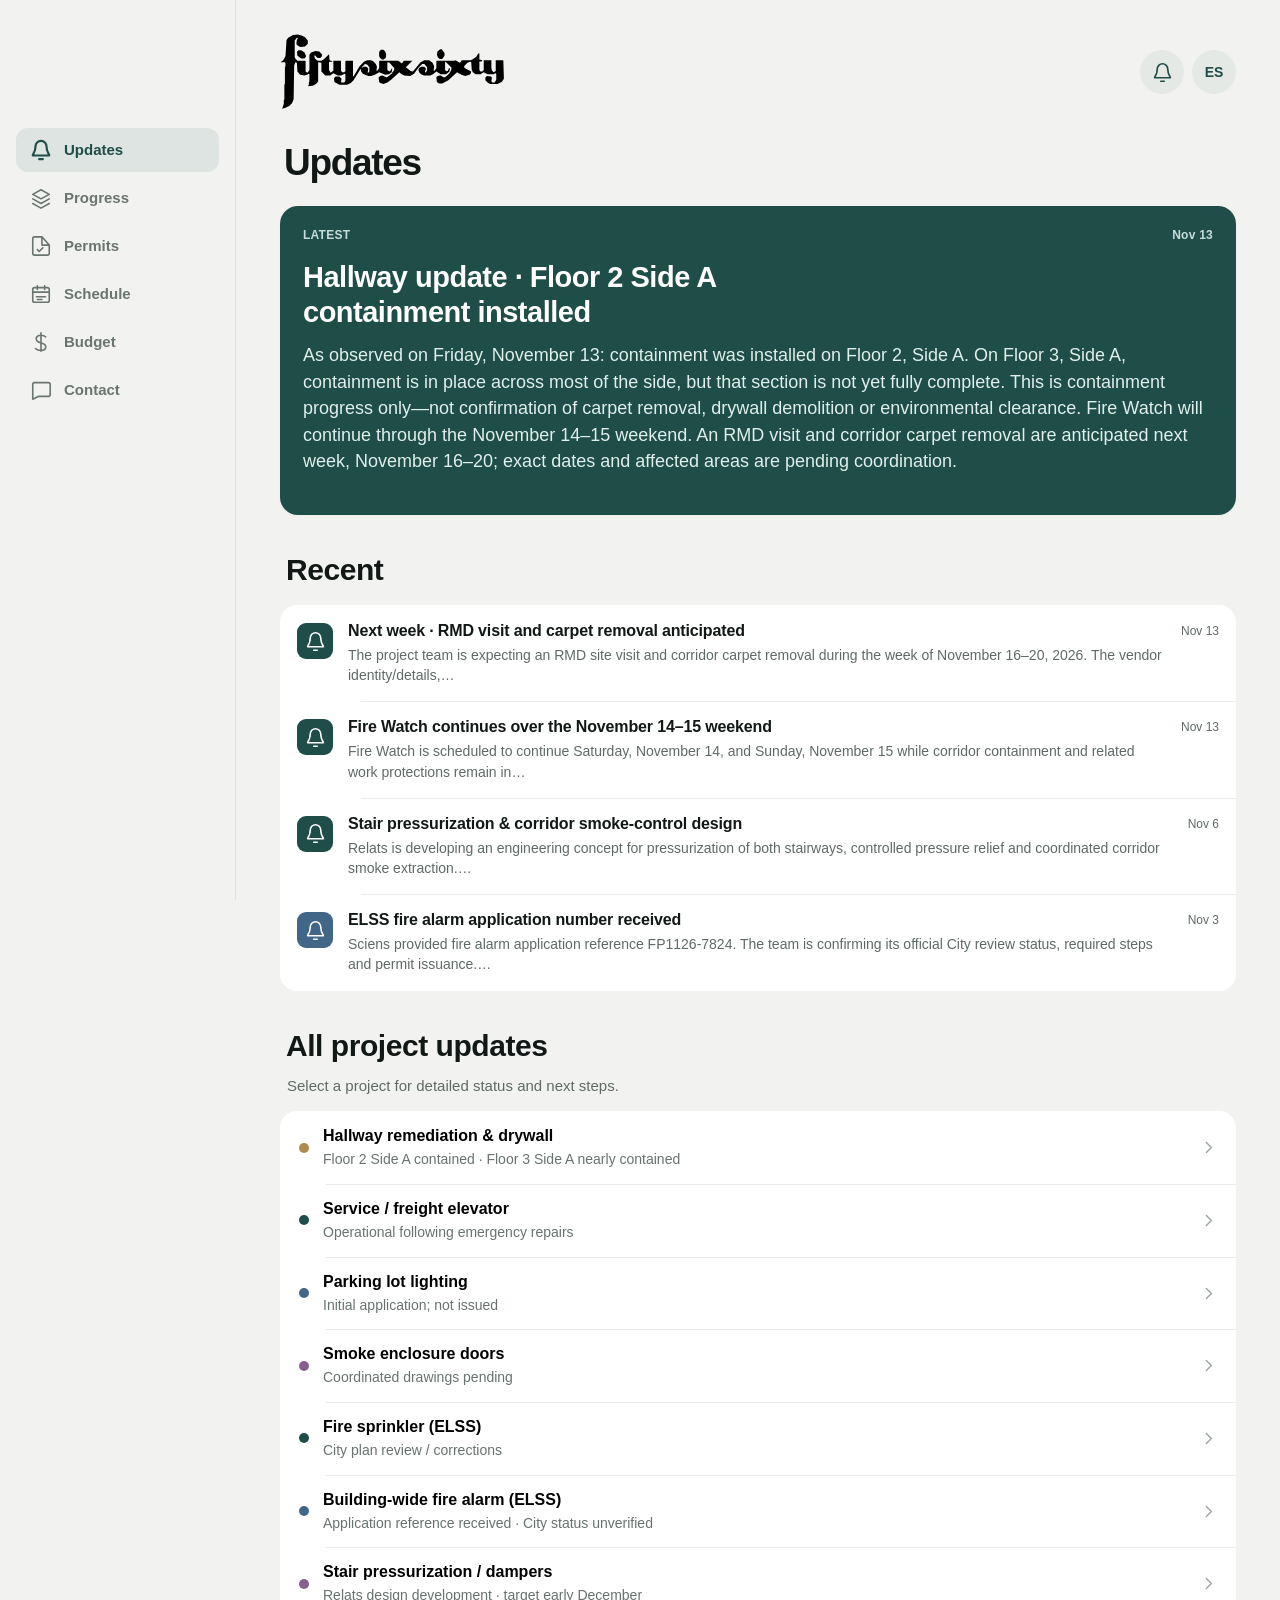
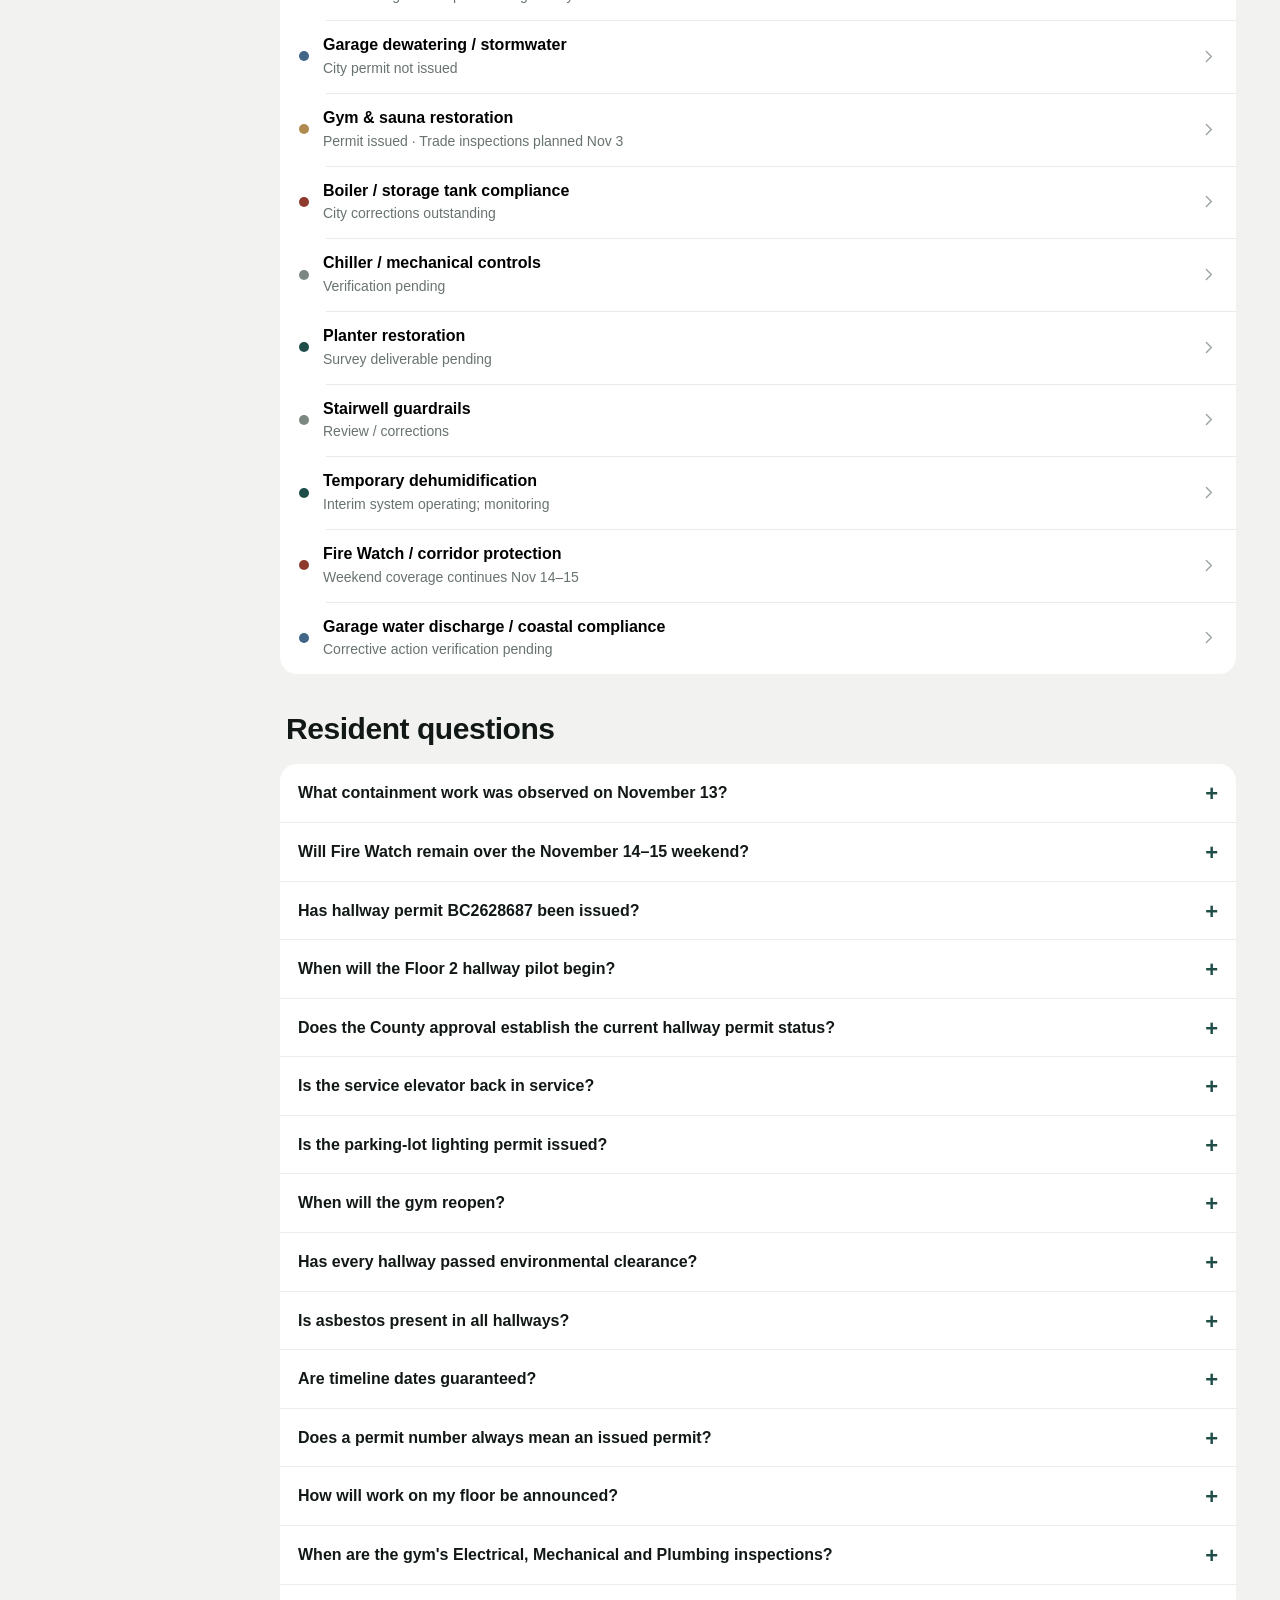
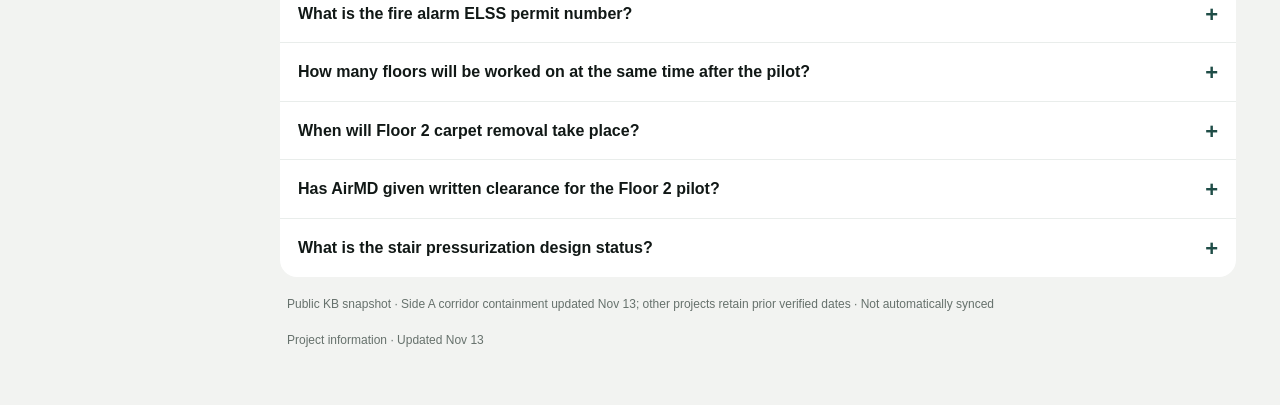
==== index.html @ d381ada6 "fix(updates): refresh embedded KB fallback to Nov 13 verified status" ====
<!doctype html>
<html lang="en">
<head>
<meta charset="utf-8"><meta name="viewport" content="width=device-width,initial-scale=1,viewport-fit=cover">
<meta name="theme-color" content="#F2F3F1"><meta name="apple-mobile-web-app-capable" content="yes">
<meta name="apple-mobile-web-app-status-bar-style" content="default"><meta name="apple-mobile-web-app-title" content="5660 Collins">
<meta name="description" content="Resident updates, 3D project progress, permits, schedule and contacts at 5660 Collins Avenue.">
<link rel="manifest" href="./manifest.webmanifest"><link rel="icon" href="./icons/icon-192.png">
<link rel="apple-touch-icon" href="./icons/apple-touch-icon.png">
<link rel="stylesheet" href="./assets/resident-ios.css?v=20261029-android-reference17">
<script src="./assets/resident-ios.js?v=20261113-sidea-containment-firewatch-v13" defer></script>
<title>5660 Collins · Resident Progress</title>
<style>
#tab-schedule #scheduleSegment,#tab-schedule #timelinePanel,#tab-schedule #milestonePanel,#tab-schedule>.quiet-foot{display:none!important}
.master-schedule{background:#fff;border-radius:20px;padding:17px;margin:0 0 20px;color:#15251f}.ms-top{display:flex;justify-content:space-between;gap:8px;align-items:center}.ms-top strong{font-size:18px;display:block}.ms-top small{display:block;color:#66756f;margin-top:5px}.ms-pill{font-size:11px;border-radius:20px;padding:6px 10px;background:#f3efe7;color:#816233}.ms-tabs{display:flex;gap:4px;background:#eef1ee;padding:4px;border-radius:12px;margin:17px 0}.ms-tabs button{flex:1;border:0;border-radius:9px;background:transparent;padding:10px 5px;color:#50635b;font-weight:700;font-size:13px}.ms-tabs button.on{background:#fff;color:#1d4e44;box-shadow:0 1px 4px #0001}.ms-controls{display:flex;justify-content:space-between;align-items:center;gap:12px;margin-bottom:16px;font-size:12px;color:#66756f}.ms-controls select{font:inherit;border:1px solid #d8dfdb;border-radius:8px;padding:6px;background:#fff;color:#183b32}.ms-item{border-top:1px solid #edf0ed;padding:12px 0}.ms-itemhead{display:flex;justify-content:space-between;gap:8px;align-items:center}.ms-itemhead strong{font-size:13px}.ms-itemhead small{font-size:12px;color:#65766e;white-space:nowrap}.ms-track{height:21px;background:#f0f2f0;border-radius:5px;position:relative;overflow:hidden;margin-top:8px}.ms-production,.ms-pilot{position:absolute;top:3px;height:15px;border-radius:4px}.ms-production{background:#23564c}.ms-pilot{background:#b58b48;z-index:1}.ms-detail{font-size:12px;color:#62736b;margin-top:7px;line-height:1.45}.ms-weeklabels{display:flex;justify-content:space-between;font-size:10px;color:#7c8982;margin:12px 0 0}.ms-key{display:flex;gap:12px;flex-wrap:wrap;font-size:11px;color:#63746c;margin-top:15px}.ms-key span{display:flex;align-items:center;gap:5px}.ms-key i{display:inline-block;width:10px;height:10px;border-radius:2px}.ms-disclaimer{font-size:11px;line-height:1.5;color:#85918a;border-top:1px solid #edf0ed;padding-top:14px;margin-top:16px}.ms-board{display:grid;grid-template-columns:repeat(2,minmax(0,1fr));gap:9px}.ms-column{background:#f3f5f3;border-radius:12px;padding:10px;min-width:0}.ms-column h3{font-size:12px;margin:0 0 9px;color:#52665c}.ms-card{background:#fff;border-radius:9px;padding:10px;margin-bottom:8px;box-shadow:0 1px 2px #0001}.ms-card strong{font-size:12px;display:block}.ms-card small{font-size:11px;color:#6a7b72;display:block;margin-top:5px}.ms-listrow{display:flex;justify-content:space-between;gap:10px;align-items:start;border-top:1px solid #edf0ed;padding:12px 0}.ms-listrow strong{font-size:13px}.ms-listrow small{display:block;color:#708077;font-size:11px;margin-top:4px}.ms-listrow b{font-size:13px;white-space:nowrap}
.my-floor-select,.my-floor-info{background:#fff;border-radius:20px;padding:18px;margin:16px 0;color:#20382b}.my-floor-top{display:flex;justify-content:space-between;gap:8px;color:#728678;font-size:10px;font-weight:750;letter-spacing:.09em}.my-floor-select label{display:block;font-size:19px;font-weight:750;margin:15px 0 9px}.my-floor-select select{display:block;width:100%;border:1px solid #dce6de;border-radius:12px;padding:13px 14px;background:#f5f8f5;color:#254d37;font:inherit;font-size:16px}.my-floor-select p{font-size:12px;color:#7a8c80;margin:12px 0 0}.my-floor-info-head{display:flex;justify-content:space-between;gap:10px;align-items:center}.my-floor-info-head small{font-size:10px;color:#778c7b;letter-spacing:.09em}.my-floor-info h2{font-size:23px;margin:6px 0}.my-floor-status{font-size:10px;background:#f0f4f0;color:#5e7967;border-radius:18px;padding:8px}.my-floor-status-row{padding:13px 0;border-top:1px solid #edf0ed}.my-floor-status-row strong{font-size:14px}.my-floor-status-row p{font-size:13px;color:#6d8174;line-height:1.5;margin:6px 0 0}.my-floor-foot{font-size:11px;color:#87978b;line-height:1.5;margin-bottom:0}#tab-progress .sequence-card{margin:12px 0 15px;padding:15px 16px;border-radius:20px}#tab-progress .sequence-head{gap:10px;align-items:center}#tab-progress .sequence-copy h2{font-size:17px;line-height:1.2;margin:0 0 4px}#tab-progress .sequence-copy p{font-size:12px;line-height:1.35;margin:0}#tab-progress .sequence-controls{flex-shrink:0}#tab-progress .sequence-controls button{width:38px;height:38px;min-width:38px}#tab-progress .sequence-controls .play-primary{width:52px;height:52px;min-width:52px}#tab-progress .sequence-stage-note{font-size:12px;margin:8px 0 4px}#tab-progress .sequence-card input[type=range]{margin:8px 0 0}.floor-play-console{background:#fff;border-radius:24px;padding:16px;margin:14px 0;box-shadow:0 4px 24px rgba(30,65,46,.045)}#tab-progress .floor-play-console .my-floor-select{padding:0;margin:0;background:transparent;border-radius:0}#tab-progress .floor-play-console .my-floor-select label{font-size:15px;margin:11px 0 7px}#tab-progress .floor-play-console .my-floor-select select{padding:12px 14px;border:1px solid #d7e3db;background:#f5f8f5;border-radius:13px}#tab-progress .floor-play-console .my-floor-select p{margin:8px 0 0;font-size:11px}#tab-progress .floor-play-console .sequence-card{background:#f3f7f3;border:1px solid #e7eee8;border-radius:17px;margin:14px 0 0;padding:13px 12px}#tab-progress .floor-play-console .sequence-copy h2{font-size:15px;letter-spacing:-.02em}#tab-progress .floor-play-console .sequence-controls{gap:6px}#tab-progress .floor-play-console .sequence-controls button{width:35px;height:35px;min-width:35px}#tab-progress .floor-play-console .sequence-controls .play-primary{width:49px;height:49px;min-width:49px;box-shadow:0 4px 12px #1c5a432b}#tab-progress .floor-play-console .sequence-stage-note{margin:7px 0 4px}.sequence-mini-dock{display:none;position:fixed;bottom:calc(76px + env(safe-area-inset-bottom,0px));left:50%;transform:translateX(-50%);z-index:90;align-items:center;gap:8px;background:rgba(255,255,255,.97);border:1px solid #dfe8e0;box-shadow:0 10px 30px #123c2526;border-radius:999px;padding:8px 12px;max-width:calc(100vw - 32px);backdrop-filter:blur(16px)}.sequence-mini-dock.visible{display:flex}.sequence-mini-dock .mini-floor{font-size:12px;font-weight:700;color:#244a35;white-space:nowrap;padding:0 8px}.sequence-mini-dock button{width:36px;height:36px;border:0;border-radius:50%;background:#edf2ed;color:#244735;font-size:23px;cursor:pointer}.sequence-mini-dock .mini-play{background:#205a4b;color:white;width:45px;height:45px;font-size:18px}@media(max-width:420px){#tab-progress .floor-play-console .sequence-head{gap:6px}#tab-progress .floor-play-console .sequence-copy{min-width:0}#tab-progress .floor-play-console .sequence-copy h2{font-size:14px}#tab-progress .floor-play-console .sequence-copy p{font-size:10px}#tab-progress .floor-play-console .sequence-controls{gap:4px}}</style><style>.floor-sim-status{background:#edf3ef;border-radius:12px;padding:12px;margin-bottom:10px;display:grid;gap:5px}.floor-sim-status strong{font-size:13px;color:#1d4e44}.floor-sim-status small,.floor-sim-muted{font-size:12px;color:#718078;line-height:1.5}.floor-sim-summary{background:#fff;border-radius:20px;padding:17px;margin:18px 0 24px}.floor-sim-summary h3{font-size:19px;margin:0 0 7px}.floor-sim-row{display:flex;justify-content:space-between;gap:10px;border-bottom:1px solid #edf0ed;padding:9px 0;font-size:13px}.floor-sim-row b{white-space:nowrap;color:#24594e}.floor-sim-active{display:flex;flex-wrap:wrap;gap:7px;margin-top:14px}.floor-sim-active span{font-size:11px;background:#eef2ef;color:#26584d;border-radius:8px;padding:7px 9px}</style><style>.trade-seq-intro{font-size:13px;color:#697a71;padding:12px 15px}.trade-seq-row{padding:15px;border-top:1px solid #e8ece9}.trade-seq-active{background:#f7faf8}.trade-seq-head{display:flex;justify-content:space-between;align-items:start;gap:10px}.trade-seq-head strong{font-size:14px;color:#193e34}.trade-seq-head span{font-size:10px;color:#6c7b72;text-align:right;max-width:110px}.trade-seq-where{font-size:13px;font-weight:700;color:#356b59;margin-top:7px}.trade-seq-row p{font-size:13px;line-height:1.4;margin:6px 0;color:#3d5148}.trade-seq-row small{font-size:11px;color:#85918a}</style><style>
/* Compact resident updates typography */
#tab-schedule .gantt-bar.pilot{background:#b58b48!important}
#tab-updates>h1{font-size:clamp(29px,8vw,37px)!important;line-height:1.12!important}
#tab-updates .feature-card{padding:22px 23px!important}
#tab-updates .feature-meta{font-size:12px!important;letter-spacing:.02em}
#tab-updates #featureTitle{font-size:clamp(23px,6vw,29px)!important;line-height:1.2!important;margin-top:17px!important}
#tab-updates #featureBody{font-size:clamp(15px,4.2vw,18px)!important;line-height:1.48!important}
#tab-updates .section-heading{font-size:clamp(24px,6vw,30px)!important}
#tab-updates .row-copy strong{font-size:16px!important;line-height:1.3!important}
#tab-updates .row-copy small{font-size:14px!important;line-height:1.45!important}
#tab-updates .row-date{font-size:12px!important}
#tab-updates .feature-pill{display:none!important}
</style><style>
/* Unified iOS-style header actions: compact, aligned, matching surfaces */
.app-top{display:flex!important;align-items:center!important;justify-content:space-between!important;column-gap:0!important}
.app-top #collins-header-actions{display:flex!important;align-items:center!important;justify-content:flex-end!important;gap:8px!important;margin-left:auto!important;flex-shrink:0!important}
.app-top #collins-push-control{display:flex!important;align-items:center!important;justify-content:center!important;margin:0!important;padding:0!important;flex:0 0 44px!important}
.app-top #collins-push-control button,.app-top #topAction{width:44px!important;height:44px!important;min-width:44px!important;min-height:44px!important;border:0!important;border-radius:50%!important;background:#e4e9e5!important;color:#1f4d47!important;box-shadow:none!important;display:flex!important;align-items:center!important;justify-content:center!important;padding:0!important;font-size:14px!important;font-weight:700!important;line-height:1!important}
.app-top #collins-push-control button svg{width:21px;height:21px}
</style>
<script src="./assets/push-config.js?v=1"></script>
<script src="https://cdn.onesignal.com/sdks/web/v16/OneSignalSDK.page.js" defer></script>
<script src="./assets/push-client.js?v=3" defer></script>
<style id="planPlaybackStyle">#tab-progress .model-picture{position:relative}#tab-progress .model-inline-playback{position:absolute;left:50%;bottom:15px;transform:translateX(-50%);z-index:8;display:flex;align-items:center;gap:8px;padding:7px 11px;background:rgba(255,255,255,.96);border:1px solid #e1e8e5;border-radius:999px;box-shadow:0 4px 18px #132b2920;white-space:nowrap}#tab-progress .model-inline-playback button{border:0;border-radius:50%;width:42px;height:42px;background:#edf2ef;color:#244d46;font-size:26px;display:grid;place-items:center;cursor:pointer}#tab-progress .model-inline-playback .plan-play{width:49px;height:49px;background:#1d5047;color:white;font-size:20px}#tab-progress #planWeek{font-size:12px;color:#526a63;font-weight:650;padding-right:5px}#tab-progress .sequence-mini-dock{display:none!important}#tab-progress .model-expand{bottom:20px;right:12px}@media(max-width:380px){#tab-progress .model-inline-playback{gap:4px;padding:5px}#tab-progress .model-inline-playback button{width:35px;height:35px}#tab-progress .model-inline-playback .plan-play{width:43px;height:43px}}</style><style id="retire-stale-floor-overview">#myFloorInfo,.my-floor-info{display:none!important}</style><style id="progress-model-first">
/* The global app header remains available on other tabs; Progress opens on the model. */
#tab-progress #heading-progress{display:none!important}
#tab-progress{padding-top:4px!important}
#tab-progress #progressSegment{margin-top:0!important;margin-bottom:8px!important}
#tab-progress #modelPicture{margin-top:0!important}
#tab-progress #reconstructionFrame{border-radius:22px!important}
</style><style id="progress-expand-mobile-fix">
#tab-progress #modelPicture{position:relative!important}
#tab-progress #modelExpand{position:absolute!important;top:auto!important;bottom:16px!important;right:16px!important;z-index:30!important;width:42px!important;height:42px!important;border-radius:14px!important}
@media(max-width:560px){#tab-progress #modelPicture{margin-top:0!important}#tab-progress #reconstructionFrame{width:100%!important}}
</style><style id="app-motion">
@keyframes appFadeUp{from{opacity:0;transform:translateY(14px)}to{opacity:1;transform:none}}
@keyframes appGrow{from{transform:scaleX(0)}to{transform:scaleX(1)}}
.screen:not([hidden])>*{animation:appFadeUp .5s cubic-bezier(.2,.8,.2,1) both}
.screen:not([hidden])>*:nth-child(2){animation-delay:.05s}.screen:not([hidden])>*:nth-child(3){animation-delay:.1s}.screen:not([hidden])>*:nth-child(4){animation-delay:.15s}.screen:not([hidden])>*:nth-child(5){animation-delay:.2s}.screen:not([hidden])>*:nth-child(n+6){animation-delay:.25s}
.screen:not([hidden]) article,.screen:not([hidden]) li{animation:appFadeUp .45s cubic-bezier(.2,.8,.2,1) both}
.screen:not([hidden]) li:nth-child(2),.screen:not([hidden]) article:nth-child(2){animation-delay:.04s}.screen:not([hidden]) li:nth-child(3),.screen:not([hidden]) article:nth-child(3){animation-delay:.08s}.screen:not([hidden]) li:nth-child(n+4),.screen:not([hidden]) article:nth-child(n+4){animation-delay:.12s}
.collins-bottom-nav a,nav a,button{transition:transform .15s ease,color .25s,background-color .25s,opacity .25s}
button:active,nav a:active{transform:scale(.96)}
@media (prefers-reduced-motion:reduce){*,*::before,*::after{animation:none!important;transition:none!important}}
</style></head>
<body>
<svg xmlns="http://www.w3.org/2000/svg" aria-hidden="true" class="svg-defs">
<symbol id="ic-bell" viewBox="0 0 24 24"><path d="M18 8a6 6 0 0 0-12 0c0 7-3 8-3 10h18c0-2-3-3-3-10M10 22h4"/></symbol>
<symbol id="ic-layers" viewBox="0 0 24 24"><path d="m12 3 9 5-9 5-9-5 9-5Zm-9 10 9 5 9-5M3 18l9 5 9-5"/></symbol>
<symbol id="ic-permits" viewBox="0 0 24 24"><path d="M13 2H5a2 2 0 0 0-2 2v16a2 2 0 0 0 2 2h14a2 2 0 0 0 2-2v-9l-8-9ZM13 2v9h8M8 16l2 2 4-4"/></symbol>
<symbol id="ic-cal" viewBox="0 0 24 24"><rect x="3" y="5" width="18" height="16" rx="2"/><path d="M8 3v4M16 3v4M3 10h18M7 15h10M8 18h5"/></symbol>
<symbol id="ic-chat" viewBox="0 0 24 24"><path d="M4 4h16a2 2 0 0 1 2 2v11a2 2 0 0 1-2 2H9l-6 3V6a2 2 0 0 1 2-2Z"/></symbol>
<symbol id="ic-chevron" viewBox="0 0 24 24"><path d="m9 5 7 7-7 7"/></symbol>
<symbol id="ic-search" viewBox="0 0 24 24"><circle cx="10.7" cy="10.7" r="6.7"/><path d="m16 16 5 5"/></symbol>
<symbol id="ic-elevator" viewBox="0 0 24 24"><rect x="5" y="2" width="14" height="20" rx="2"/><path d="m12 5-2 2h4l-2-2Zm0 14 2-2h-4l2 2ZM9 10h6v4H9z"/></symbol>
<symbol id="ic-lamp" viewBox="0 0 24 24"><path d="M7 21h10M12 21V7M8 7h8l-1-4H9zM12 13h4"/></symbol>
<symbol id="ic-door" viewBox="0 0 24 24"><path d="M5 21V3h14v18M4 21h16M9 6h6v15M13 14h.01"/></symbol>
<symbol id="ic-gym" viewBox="0 0 24 24"><path d="M3 9v6M6 7v10M9 10v4M9 12h6M15 10v4M18 7v10M21 9v6"/></symbol>
<symbol id="ic-phone" viewBox="0 0 24 24"><path d="M22 16v4a2 2 0 0 1-2 2C10 22 2 14 2 4a2 2 0 0 1 2-2h4l2 5-3 3a16 16 0 0 0 7 7l3-3 5 2z"/></symbol>
<symbol id="ic-mail" viewBox="0 0 24 24"><rect x="2" y="4" width="20" height="16" rx="2"/><path d="m3 6 9 7 9-7"/></symbol>
<symbol id="ic-headphones" viewBox="0 0 24 24"><path d="M3 14v-3a9 9 0 0 1 18 0v3M3 14v5h4v-6H3M21 14v5h-4v-6h4"/></symbol>
<symbol id="ic-wrench" viewBox="0 0 24 24"><path d="M21 7a6 6 0 0 1-8 6L6 20a3 3 0 0 1-4-4l7-7a6 6 0 0 1 8-8l-4 4 4 4 4-4z"/></symbol>
<symbol id="ic-expand" viewBox="0 0 24 24"><path d="M9 3H3v6M3 3l7 7M15 21h6v-6M21 21l-7-7"/></symbol>
<symbol id="ic-play" viewBox="0 0 24 24"><path d="m8 5 11 7-11 7z"/></symbol>
<symbol id="ic-pause" viewBox="0 0 24 24"><path d="M8 5v14M16 5v14"/></symbol>
<symbol id="ic-back" viewBox="0 0 24 24"><path d="m18 6-8 6 8 6M6 6v12"/></symbol>
<symbol id="ic-forward" viewBox="0 0 24 24"><path d="m6 6 8 6-8 6M18 6v12"/></symbol>
<symbol id="ic-share" viewBox="0 0 24 24"><path d="M12 16V2m-5 5 5-5 5 5M4 12v9h16v-9"/></symbol>
<symbol id="ic-check" viewBox="0 0 24 24"><path d="m5 12 5 5L20 7"/></symbol>
<symbol id="ic-close" viewBox="0 0 24 24"><path d="M5 5l14 14M19 5 5 19"/></symbol>
</svg>
<div class="app-shell">
<header class="app-top"><svg xmlns="http://www.w3.org/2000/svg" viewBox="0 0 413 140" role="img" aria-label="fiftysixsixty" style="display:block;width:clamp(155px,42vw,225px);height:auto;max-height:82px"><path fill="#000" fill-rule="evenodd" d="M34,30 31,33 32,40 39,45 45,45 48,41 45,34 39,30Z M185,29 182,33 182,40 183,43 187,47 190,47 194,44 195,37 193,32 190,29Z M294,28 289,32 288,38 290,43 293,46 298,46 302,40 302,35 297,28Z M1,52 9,52 10,53 10,59 9,60 9,92 8,93 8,120 7,121 7,128 4,137 9,136 17,132 22,127 25,120 26,58 28,52 31,53 32,69 37,75 45,76 50,75 52,73 54,74 54,87 53,88 53,93 51,96 60,95 66,92 70,87 70,53 71,52 76,53 76,69 83,76 92,76 98,72 106,76 112,76 119,73 120,74 120,86 118,89 113,89 112,88 113,82 109,78 102,78 99,81 100,88 109,93 123,93 130,90 135,85 148,64 149,69 152,73 162,77 167,77 174,75 182,70 193,75 200,74 205,70 206,72 196,80 188,76 184,77 181,80 182,88 184,90 190,92 197,89 204,84 219,70 222,73 228,76 239,77 246,73 254,62 255,63 254,66 256,71 259,74 264,76 276,76 281,74 287,69 295,74 305,74 311,69 312,71 305,78 301,80 295,76 292,76 288,78 287,80 288,88 292,91 298,91 309,85 325,70 333,75 340,77 348,75 350,73 351,69 341,64 338,61 338,59 344,53 349,51 351,52 352,66 354,70 359,74 368,74 374,70 381,74 392,74 395,72 397,73 397,84 394,89 390,89 388,87 389,80 387,78 380,77 377,80 377,85 382,90 386,92 399,92 407,88 411,82 410,49 409,48 396,48 396,68 392,70 389,67 388,62 388,48 374,48 374,66 371,69 368,69 366,66 366,51 371,50 371,48 366,47 366,36 364,36 360,42 353,47 350,48 333,48 333,50 330,53 322,48 320,49 287,49 287,63 283,68 282,67 283,59 280,53 274,48 265,48 258,52 244,69 240,68 231,61 243,49 227,49 224,54 217,49 183,49 182,50 182,63 178,68 177,67 178,60 176,55 171,50 167,48 160,48 154,51 146,59 135,78 134,77 134,49 121,49 120,50 120,68 118,70 114,70 112,67 112,49 98,49 98,67 93,71 90,66 90,52 91,51 96,51 96,50 91,48 90,37 80,47 76,49 69,49 64,45 63,40 64,39 69,44 74,44 77,41 77,37 72,32 65,31 57,34 54,38 54,65 53,68 50,71 47,69 47,50 46,49 32,49 28,45 27,42 27,12 31,7 33,8 31,11 30,17 31,20 37,24 46,23 51,18 51,12 46,6 41,3 33,1 24,2 15,7 12,11 10,41 6,48Z M254,62 255,61 256,62 255,63Z M261,55 265,55 270,61 270,67 267,71 266,69 268,64 266,61 264,60 259,60 256,62 255,61Z M156,55 160,56 164,61 164,69 162,71 161,70 162,64 160,61 158,60 153,60 151,62 150,61Z M198,52 201,53 210,63 209,67 206,71 205,70 206,64 204,64 204,66 201,69 197,66 197,53Z M304,51 315,62 314,67 312,70 311,69 312,63 310,63 308,68 305,68 303,66 303,52Z"/></svg><button id="topAction" class="top-action" type="button" aria-label="Switch language">ES</button></header>
<main id="main" tabindex="-1">
<section id="tab-updates" class="screen current" data-tab="updates" aria-labelledby="heading-updates">
<h1 id="heading-updates" data-t="updates">Updates</h1>
<div class="feature-card" id="featured"><div class="feature-meta"><span data-t="latest">LATEST</span><time id="featureDate">Nov 13</time></div><h2 id="featureTitle">Hallway update · Floor 2 Side A containment installed</h2><p id="featureBody">Containment installed on Floor 2 Side A; nearly complete but still partial on Floor 3 Side A. RMD visit and carpet removal are anticipated the week of November 16. Fire Watch continues November 14–15. Access details remain subject to Management confirmation.</p></div>
<h2 class="section-heading" data-t="recent">Recent</h2>
<div class="group-list" id="recentList" aria-live="polite"><div class="empty">Loading current project updates…</div></div>
<h2 class="section-heading" data-t="allprojects">All project updates</h2>
<p class="quiet-intro" data-t="projectexplainer">Select a project for the latest documented status and next step.</p>
<div class="group-list" id="projectList"><div class="empty">Loading project information…</div></div>
<h2 class="section-heading" data-t="questions">Resident questions</h2>
<div class="group-list faq-list" id="faqList"></div>
<p class="quiet-foot" id="kbFoot">Resident-safe KB snapshot · Nov 13, 2026 · Not a live City or Google Drive feed.</p>
<p class="quiet-foot" id="updateFoot">Project information · Updated Nov 13, 2026</p>
</section>
<section id="tab-progress" class="screen" data-tab="progress" aria-labelledby="heading-progress" hidden>
<h1 id="heading-progress" data-t="progress">Progress</h1>
<div class="segmented" id="progressSegment" role="tablist" aria-label="Model view"><button class="active" data-view="building" type="button" role="tab" aria-selected="true">Hallway Remediation</button><button data-view="storm" type="button" role="tab" aria-selected="false" data-t="storm">Storm drains</button></div>
<div class="floor-play-console"><div class="my-floor-select" id="myFloorSelect"><div class="my-floor-top"><span>MY FLOOR</span><span>Personalized progress</span></div><label for="myFloorNumber">Select your floor</label><select id="myFloorNumber" aria-label="Select your floor"><option value="PH">Penthouse</option><option value="21" >Floor 21</option><option value="20" >Floor 20</option><option value="19" selected>Floor 19</option><option value="18" >Floor 18</option><option value="17" >Floor 17</option><option value="16" >Floor 16</option><option value="15" >Floor 15</option><option value="14" >Floor 14</option><option value="12" >Floor 12</option><option value="11" >Floor 11</option><option value="10" >Floor 10</option><option value="9" >Floor 9</option><option value="8" >Floor 8</option><option value="7" >Floor 7</option><option value="6" >Floor 6</option><option value="5" >Floor 5</option><option value="4" >Floor 4</option><option value="3" >Floor 3</option><option value="2" >Floor 2</option></select><p id="myFloorIntro">Floor 19 · Corridor and life-safety updates</p></div>
<div class="sequence-card"><div class="sequence-head"><div class="sequence-copy"><h2 id="sequenceTitle">Hallway planning</h2><p id="sequenceSubtitle">Planning step 1 of 5 · Floor 2</p></div><div class="sequence-controls"><button id="sequenceBack" type="button" aria-label="Previous stage"><svg><use href="#ic-back"/></svg></button><button id="sequencePlay" class="play-primary" type="button" aria-label="Play planning steps"><svg><use href="#ic-play"/></svg></button><button id="sequenceForward" type="button" aria-label="Next stage"><svg><use href="#ic-forward"/></svg></button></div></div><p id="scenarioStatus" class="sequence-stage-note" aria-live="polite"></p><input id="sequenceRange" type="range" min="0" max="34" step="1" value="0" aria-label="Planning sequence step"></div>
</div><div class="sequence-mini-dock" id="sequenceMiniDock" aria-label="Sequence quick controls"><span class="mini-floor" id="miniFloorLabel">Floor 19</span><button type="button" id="miniBack" aria-label="Previous sequence step">‹</button><button type="button" id="miniPlay" class="mini-play" aria-label="Play sequence">▶</button><button type="button" id="miniForward" aria-label="Next sequence step">›</button></div><div class="model-card">
<div class="model-picture" id="modelPicture">
<div class="model-label"><span class="small-dot"></span><span data-t="planning">Planning scenario</span></div>
<div id="modelLoading" class="model-loading"><span class="loader"></span><strong>Loading real 3D floor geometry…</strong><small>Interactive building model · Relats floor references</small></div>
<iframe id="realModelFrame" title="Interactive 3D building and corridor model" aria-label="Interactive construction planning visualization" allow="fullscreen" loading="lazy"></iframe>
<div class="model-inline-playback" role="group" aria-label="Construction sequence playback"><button type="button" id="planBack" aria-label="Previous week">‹</button><button type="button" id="planPlay" class="plan-play" aria-label="Play construction sequence">▶</button><button type="button" id="planForward" aria-label="Next week">›</button><span id="planWeek">0 / 34</span></div>
<button class="model-expand" id="modelExpand" type="button" aria-label="Expand interactive 3D model"><svg><use href="#ic-expand"/></svg></button>
</div></div>

<h2 class="section-heading" id="floorHeading">Trade activity &amp; locations</h2><div class="group-list" id="floorTasks"></div><p class="quiet-foot">Trade-by-trade planning scenario; permit-dependent work is not authorized or reported as completed.</p>
<p class="quiet-foot" data-t="modelnote">3D visualization is conceptual. The sequence does not represent completed or authorized field work.</p>
</section>
<section id="tab-permits" class="screen" data-tab="permits" aria-labelledby="heading-permits" hidden>
<h1 id="heading-permits" data-t="permits">Permits</h1>
<label class="search-field"><svg><use href="#ic-search"/></svg><input type="search" id="permitSearch" placeholder="Search permit or scope" autocomplete="off" aria-label="Search permit or scope"></label>
<div class="permit-summary"><div class="summary-line"><strong id="issuedNum">4</strong><span id="permitSumText">of 19 permits issued or approved</span></div><div class="status-track"><span class="track-issued" style="flex:4"></span><span class="track-review" style="flex:7"></span><span class="track-not" style="flex:6"></span><span class="track-verify" style="flex:2"></span></div><div class="status-labels"><span id="issuedLabel">4 issued</span><span id="reviewLabel">8 in review</span><span id="notLabel">5 not filed</span><span id="verifyLabel">2 to verify</span></div></div>
<div class="segmented permit-filters" role="tablist" aria-label="Permit status"><button data-filter="review" class="active" type="button" role="tab" aria-selected="true" data-t="review">Review</button><button data-filter="issued" type="button" role="tab" aria-selected="false" data-t="issued">Issued</button><button data-filter="notfiled" type="button" role="tab" aria-selected="false" data-t="notfiled">Not filed</button><button data-filter="all" type="button" role="tab" aria-selected="false" data-t="all">All</button></div>
<div class="group-list permit-list" id="permitList" aria-live="polite"><div class="empty">Loading permit register…</div></div>
<p class="quiet-foot" id="permitFoot">Updated Nov 3 · Dates are estimates; application numbers do not mean permit issuance.</p>
</section>
<section id="tab-schedule" class="screen" data-tab="schedule" aria-labelledby="heading-schedule" hidden>
<h1 id="heading-schedule" data-t="schedule">Schedule</h1>

<div class="resident-floor-module" style="background:#fff;border-radius:20px;padding:20px;margin:0 0 22px;color:#14241f">
  <div id="residentFloorKicker" style="font-size:12px;letter-spacing:.08em;color:#66756f;font-weight:700">HALLWAY RESTORATION · RESIDENT INFORMATION</div>
  <h2 id="residentFloorTitle" style="font-size:25px;line-height:1.2;margin:10px 0 8px">Your floor schedule</h2>
  <p id="residentFloorIntro" style="color:#66756f;margin:0 0 18px;font-size:15px">Select your floor for documented status and conditional next steps.</p>
  <label id="residentFloorSelectLabel" for="residentFloor" style="display:block;font-weight:700;margin-bottom:8px">Select floor</label>
  <select id="residentFloor" style="width:100%;padding:14px;border:1px solid #d7ddda;border-radius:12px;background:#f5f6f4;color:#14241f;font:inherit"></select>
  <div style="background:#f3f5f3;border-radius:14px;padding:16px;margin-top:16px">
    <div id="residentFloorHeading" style="font-weight:750;font-size:20px">Floor 2</div>
    <p id="residentFloorStatus" style="font-weight:700;font-size:14px;margin:8px 0;color:#8a6727">Two-week pilot planned · start not confirmed</p>
    <div id="residentRemediationLabel" style="margin-top:12px;font-weight:700">Hallway remediation</div>
    <p id="residentRemediationText" style="margin:4px 0 12px;color:#53645d;font-size:14px">Two-week pilot on Floor 2 only; November 9 is a tentative start, not proof work began.</p>
    <div id="residentDrywallLabel" style="font-weight:700">Drywall reconstruction</div>
    <p id="residentDrywallText" style="margin:4px 0 12px;color:#53645d;font-size:14px">Follows written AirMD area clearance and required inspections; no start date confirmed.</p>
    <div id="residentFinishLabel" style="font-weight:700">Finishing and painting</div>
    <p id="residentFinishText" style="margin:4px 0;color:#53645d;font-size:14px">To be scheduled after verified releases and reconstruction.</p>
  </div>
  <div id="residentFloorNotice" style="margin-top:16px;border-left:3px solid #b48c4c;padding:4px 0 4px 12px;color:#596960;font-size:14px"><strong>Resident notice:</strong> Carpet removal is tentatively targeted for Thursday, November 12, not the start of the week. Management will confirm the access window at least 48 hours in advance. Emergency exit access must remain available.</div>
</div>
<div class="master-schedule" id="gymInspectionCard" aria-live="polite" hidden></div>
<h2 class="section-heading">Building schedule</h2>
<div class="master-schedule" id="masterSchedule">
 <div class="ms-top"><div><strong>Master Construction Schedule</strong><small>Weekly planning · preliminary forecasts</small></div><span class="ms-pill">Draft</span></div>
 <div class="ms-tabs" role="tablist" aria-label="Construction schedule views"><button type="button" class="on" data-msview="gantt">Gantt</button><button type="button" data-msview="list">List</button><button type="button" data-msview="kanban">Kanban</button></div>
 <div class="ms-controls"><label>Window <select id="msWindow"><option value="12">12 weeks</option><option value="26" selected>26 weeks</option><option value="52">52 weeks</option></select></label><span>W1 = Oct 26–Nov 1 · Floor 2 target begins W3; other starts TBD</span></div>
 <div id="msContent" aria-live="polite"></div>
 <div class="ms-key"><span><i style="background:#b58b48"></i> Pilot / calibration</span><span><i style="background:#23564c"></i> Field production</span><span><i style="background:#d7dcd9"></i> Not scheduled</span></div>
 <p class="ms-disclaimer">Preliminary planning schedule, not a guaranteed construction calendar. Only the two-week Floor 2 pilot has a target start (November 9), conditional on contractor and Management release, access, Fire Watch and environmental controls. The issued corridor permit does not itself establish work commencement. The team will review production and AirMD clearance before assigning any dates to other floors; no automatic three-floor rollout is approved. All other workstreams and durations remain subject to their own permits and verification.</p>
</div>
<div class="segmented" id="scheduleSegment" role="tablist" aria-label="Schedule view"><button class="active" data-schedule="timeline" type="button" role="tab" aria-selected="true" data-t="timeline">Timeline</button><button data-schedule="milestones" type="button" role="tab" aria-selected="false" data-t="milestones">Milestones</button></div>
<div id="timelinePanel"><div class="timeline-card"><div class="timeline-scroll"><div class="timeline-grid" id="timelineGrid"></div></div><div class="timeline-legend"><span><b class="legend-dot issued"></b><span data-t="permitissued">Permit issued</span></span><span><b class="legend-dot review"></b><span data-t="permitreview">Permit in review</span></span><span><b class="legend-dot notfiled"></b><span data-t="permitnotfiled">Not filed</span></span><span><i class="legend-today"></i><span data-t="today">Today</span></span><span><b class="legend-dot pilot" style="background:#b58b48"></b><span id="pilotLegendText">Floor 2 pilot · tentative</span></span></div></div></div>
<div id="milestonePanel"><h2 class="section-heading" data-t="nextmilestones">Next milestones</h2><div class="group-list" id="milestoneList"></div></div>
<p class="quiet-foot" data-t="schnote">Planning outlook only. Dates may shift after design reviews, permitting and contractor scheduling.</p>
</section>
<section id="tab-contact" class="screen" data-tab="contact" aria-labelledby="heading-contact" hidden>
<h1 id="heading-contact" data-t="contact">Contact</h1>
<div class="manager-card"><div class="avatar">TP</div><div><strong data-t="buildingmgmt">Building Management</strong><p>Tiana Paige, LCAM, Manager</p><p data-t="hours">Mon to Fri, 10:00 AM to 3:00 PM</p></div></div>
<div class="group-list contact-list">
<a class="list-row link-row" href="tel:+13055315660"><span class="tile teal"><svg><use href="#ic-phone"/></svg></span><div class="row-copy"><strong data-t="call">Call the office</strong><small>305-531-5660, ext. 4</small></div><svg class="chevron"><use href="#ic-chevron"/></svg></a>
<a class="list-row link-row" href="mailto:manager@5660condo.com"><span class="tile blue"><svg><use href="#ic-mail"/></svg></span><div class="row-copy"><strong data-t="email">Email the manager</strong><small>manager@5660condo.com</small></div><svg class="chevron"><use href="#ic-chevron"/></svg></a>
<a class="list-row link-row" href="tel:+17543355660"><span class="tile gray"><svg><use href="#ic-headphones"/></svg></span><div class="row-copy"><strong data-t="infoline">Building info line</strong><small>754-335-5660, automated</small></div><svg class="chevron"><use href="#ic-chevron"/></svg></a>
<a class="list-row link-row" href="mailto:manager@5660condo.com?subject=5660%20Collins%20-%20Appointment%20Request"><span class="tile amber"><svg><use href="#ic-cal"/></svg></span><div class="row-copy"><strong data-t="appointment">Book an appointment</strong><small data-t="withmgmt">With Building Management</small></div><svg class="chevron"><use href="#ic-chevron"/></svg></a>
</div>
<h2 class="section-heading" data-t="construction">Construction</h2>
<div class="group-list"><a class="list-row link-row" href="mailto:reynaldodelcastillo@hotmail.com?subject=5660%20Collins%20-%20Building%20Issue"><span class="tile red"><svg><use href="#ic-wrench"/></svg></span><div class="row-copy"><strong data-t="report">Report a building issue</strong><small data-t="sent">Sent to Building Management</small></div><svg class="chevron"><use href="#ic-chevron"/></svg></a></div>
<div class="group-list"><a class="list-row link-row" href="mailto:douglas@stonebldg.com"><span class="tile" style="background:#fff;overflow:hidden"><img src="./assets/stone-logo.png" alt="Stone Building Solutions logo" style="width:100%;height:100%;object-fit:contain;display:block"></span><div class="row-copy"><strong>Stone Building Solutions</strong><small>douglas@stonebldg.com</small></div><svg class="chevron"><use href="#ic-chevron"/></svg></a><a class="list-row link-row" href="mailto:Cristhian.Salcedo@mtdcgc.com"><span class="tile" style="background:#fff;overflow:hidden"><img src="./assets/mtd-logo.png" alt="MTD logo" style="width:100%;height:100%;object-fit:contain;display:block"></span><div class="row-copy"><strong>MTD Painting &amp; Construction</strong><small>Cristhian.Salcedo@mtdcgc.com</small></div><svg class="chevron"><use href="#ic-chevron"/></svg></a></div>
</section>
</main>
<nav class="bottom-tabs" aria-label="Main navigation">
<button class="nav-item active" data-go="updates" aria-current="page" type="button"><svg><use href="#ic-bell"/></svg><span data-t="updates">Updates</span></button>
<button class="nav-item" data-go="progress" type="button"><svg><use href="#ic-layers"/></svg><span data-t="progress">Progress</span></button>
<button class="nav-item" data-go="permits" type="button"><svg><use href="#ic-permits"/></svg><span data-t="permits">Permits</span></button>
<button class="nav-item" data-go="schedule" type="button"><svg><use href="#ic-cal"/></svg><span data-t="schedule">Schedule</span></button>
<a class="nav-item" href="./assessment.html?v=20261114-mtd-pancho-hierarchy-v12" aria-label="Budget financial dashboard" style="text-decoration:none"><svg viewBox="0 0 24 24" fill="none" stroke="currentColor" stroke-width="1.8" stroke-linecap="round" stroke-linejoin="round" aria-hidden="true"><path d="M12 2v20M17 6.5c-1.3-1.2-3-1.8-5-1.8-3.1 0-5.2 1.5-5.2 4.1 0 5.9 10.4 2.7 10.4 8.3 0 2.6-2.3 4.2-5.5 4.2-2.3 0-4.2-.7-5.8-2.2"/></svg><span>Budget</span></a> <button class="nav-item" data-go="contact" type="button"><svg><use href="#ic-chat"/></svg><span data-t="contact">Contact</span></button>
</nav>
</div>
<div class="sheet-backdrop" id="detailBackdrop" hidden></div>
<div class="detail-sheet" id="permitDetail" role="dialog" aria-modal="true" aria-labelledby="detailTitle" hidden><div class="sheet-handle"></div><button class="sheet-close" id="detailClose" type="button" aria-label="Close"><svg><use href="#ic-close"/></svg></button><div id="detailContents"></div></div>
<script>

(function(){
const select=document.getElementById('residentFloor');
const heading=document.getElementById('residentFloorHeading');
if(!select||!heading)return;
for(let floor=2;floor<=21;floor++){const o=document.createElement('option');o.value=String(floor);select.appendChild(o);}
const ph=document.createElement('option');ph.value='PH';select.appendChild(ph);
let saved;try{saved=localStorage.getItem('collinsResidentFloor')}catch(e){}
if(saved&&Array.from(select.options).some(o=>o.value===saved))select.value=saved;
const copy={
en:{kicker:'HALLWAY RESTORATION · RESIDENT INFORMATION',title:'Your floor schedule',intro:'Select a floor for documented status and conditional next steps.',select:'Select floor',floor:'Floor',penthouse:'Penthouse',pilot:'Two-week pilot planned · start not confirmed',other:'Awaiting Floor 2 pilot results · no confirmed start',remediation:'Hallway remediation',drywall:'Drywall reconstruction',finishing:'Finishing and painting',r2:'Floor 2 only: two-week pilot targeting November 9, subject to workfront readiness, Fire Watch and Management authorization.',ro:'No new selective drywall work date is confirmed for this floor. Later groups are conditional on the Floor 2 pilot, clearances, staffing and Fire/AHJ requirements.',d2:'AirMD sampling alone is not written clearance. Reconstruction follows area-specific written release, applicable inspections and safety requirements.',do:'Not scheduled. Future drywall work will be sequenced only after Floor 2 pilot results and required releases.',f2:'Finishing will follow completed and approved drywall work; no final finish date is confirmed.',fo:'Not scheduled for this floor.',n2:'<strong>Resident notice:</strong> Floor 2 carpet removal is tentatively targeted for Thursday, November 12, not the beginning of the week. Management will provide at least 48 hours’ notice of any access window. Contact Management for essential access; emergency egress must remain open.',no:'<strong>Resident notice:</strong> Management will announce any floor-specific start dates and access requirements when confirmed. No automatic start is scheduled for Floors 3–PH.'},
es:{kicker:'RESTAURACIÓN DE PASILLOS · INFORMACIÓN PARA RESIDENTES',title:'Cronograma de tu piso',intro:'Selecciona un piso para consultar el estado documentado y próximos pasos sujetos a confirmación.',select:'Seleccionar piso',floor:'Piso',penthouse:'Penthouse',pilot:'Piloto de dos semanas previsto · inicio sin confirmar',other:'A la espera del piloto del piso 2 · sin fecha confirmada',remediation:'Remediación de pasillos',drywall:'Reconstrucción de drywall',finishing:'Acabados y pintura',r2:'Solo piso 2: piloto de dos semanas con objetivo de inicio el 9 de noviembre, sujeto a preparación, Fire Watch y autorización de Administración.',ro:'No hay fecha confirmada de nueva demolición selectiva en este piso. Los grupos siguientes dependen del piloto, liberaciones, personal y Bomberos/AHJ.',d2:'El muestreo de AirMD no equivale a liberación escrita. La reconstrucción requiere autorización escrita por área, inspecciones y seguridad.',do:'Sin programar. La secuencia se definirá después de los resultados del piloto y liberaciones necesarias.',f2:'Los acabados siguen al drywall terminado y aprobado; no hay fecha final confirmada.',fo:'Sin programación para este piso.',n2:'<strong>Aviso para residentes:</strong> El retiro de alfombra del piso 2 está previsto tentativamente para el jueves 12 de noviembre, no para el inicio de la semana. Administración confirmará cualquier ventana de acceso con al menos 48 horas. Contacte con Administración para acceso esencial; las salidas de emergencia permanecerán disponibles.',no:'<strong>Aviso para residentes:</strong> Administración comunicará las fechas por piso y requisitos de acceso cuando se confirmen. No hay inicio automático para pisos 3–PH.'}
};
function refresh(){
 const lang=document.documentElement.lang==='es'?'es':'en',t=copy[lang],isPilot=select.value==='2';
 heading.textContent=select.value==='PH'?t.penthouse:t.floor+' '+select.value;
 for(const [id,value] of Object.entries({residentFloorKicker:t.kicker,residentFloorTitle:t.title,residentFloorIntro:t.intro,residentFloorSelectLabel:t.select,residentFloorStatus:isPilot?t.pilot:t.other,residentRemediationLabel:t.remediation,residentRemediationText:isPilot?t.r2:t.ro,residentDrywallLabel:t.drywall,residentDrywallText:isPilot?t.d2:t.do,residentFinishLabel:t.finishing,residentFinishText:isPilot?t.f2:t.fo})){const el=document.getElementById(id);if(el)el.textContent=value;}
 const note=document.getElementById('residentFloorNotice');if(note)note.innerHTML=isPilot?t.n2:t.no;
 for(const opt of select.options)opt.textContent=opt.value==='PH'?t.penthouse:t.floor+' '+opt.value;
 try{localStorage.setItem('collinsResidentFloor',select.value)}catch(e){}
}
select.addEventListener('change',refresh);
window.addEventListener('collins-language-changed',refresh);
refresh();

})();
</script>
<script>
(function(){

const projectDefs=[
{name:{en:"Hallway · Floor 2 pilot",es:"Pasillos · piloto piso 2"},weeks:2,start:2,statusKey:"Planning",status:{en:"Planned · not started",es:"Previsto · sin iniciar"},rate:{en:"Two-week pilot, November 9 target. Floor 2 only; not a promise of complete clearance or rebuild.",es:"Piloto de dos semanas, inicio objetivo 9 de noviembre. Solo piso 2; no promete clearance ni drywall completo."},permit:"BC2628687 · issued Nov 6",pilot:true},
{name:{en:"Other floors · hallway work",es:"Otros pisos · trabajos de pasillos"},weeks:null,start:null,statusKey:"Planning",status:{en:"Awaiting Floor 2 results",es:"Pendiente de resultados del piso 2"},rate:{en:"Possible groups of three simultaneous floors only after pilot productivity, AirMD and Fire/AHJ controls. Dates TBD.",es:"Posibles grupos de tres pisos simultáneos solo tras evaluar piloto, AirMD y condiciones de Bomberos/AHJ. Fechas por definir."},permit:"BC2628687 · issued Nov 6",pilot:false},
{name:{en:"Fire Sprinkler · ELSS",es:"Rociadores · ELSS"},weeks:null,start:null,statusKey:"Permitting",status:{en:"City corrections",es:"Correcciones de la Ciudad"},rate:{en:"FP0826-7612 remains subject to City approval; field rollout cannot be assigned from an expired target.",es:"FP0826-7612 pendiente de aprobación municipal; sin inicio programado confirmado."},permit:"FP0826-7612 · not verified issued",pilot:false},
{name:{en:"Fire Alarm · ELSS",es:"Alarma de incendios · ELSS"},weeks:null,start:null,statusKey:"Permitting",status:{en:"Application reference received",es:"Referencia de solicitud recibida"},rate:{en:"Sciens provided FP1126-7824; City review, master linkage and permit issuance remain unverified.",es:"Sciens proporcionó FP1126-7824; revisión, vínculo master y emisión sin verificar."},permit:"FP1126-7824 · status unverified",pilot:false},
{name:{en:"Smoke Enclosure Doors",es:"Puertas de contención de humo"},weeks:null,start:null,statusKey:"Permitting",status:{en:"Coordinated drawings pending",es:"Planos coordinados pendientes"},rate:{en:"Door installation start is not confirmed pending design and permit.",es:"No hay inicio confirmado de instalación; faltan diseño y permiso."},permit:"Permit not confirmed",pilot:false},
{name:{en:"Stair Pressurization / Extraction",es:"Presurización escaleras / extracción"},weeks:null,start:null,statusKey:"Planning",status:{en:"Engineering development",es:"Ingeniería en desarrollo"},rate:{en:"Relats design package targeted early December 2026; no construction dates or approved damper details.",es:"Relats prevé paquete de diseño a principios de diciembre 2026; sin fechas de obra ni dampers aprobados."},permit:"Design only · City status pending",pilot:false},
{name:{en:"Garage Dewatering / Stormwater",es:"Bombeo y pluvial del garaje"},weeks:null,start:null,statusKey:"Permitting",status:{en:"Permit coordination",es:"Coordinación de permiso"},rate:{en:"BC2526722 is not confirmed issued; administrative follow-up November 26.",es:"BC2526722 no está confirmado emitido; seguimiento administrativo 26 de noviembre."},permit:"BC2526722 · pending",pilot:false},
{name:{en:"Parking Lot Lighting",es:"Iluminación de estacionamientos"},weeks:null,start:null,statusKey:"Permitting",status:{en:"Initial process only",es:"Solo trámite inicial"},rate:{en:"BPI2650249 is intake only. Approximately three weeks of field installation after an issued trade permit and mobilization.",es:"BPI2650249 es solo trámite inicial. Aproximadamente tres semanas de instalación después de permiso y movilización."},permit:"BPI2650249 · not issued",pilot:false},
{name:{en:"Gym & Sauna Restoration",es:"Restauración gimnasio y sauna"},weeks:null,start:null,statusKey:"In Progress",status:{en:"Work / inspection verification",es:"Verificación de obra e inspecciones"},rate:{en:"BC2627814 issued October 1; November 3 inspection results and reopening are not verified.",es:"BC2627814 emitido el 1 de octubre; no están verificados resultados del 3 de noviembre ni reapertura."},permit:"BC2627814 · issued",pilot:false},
{name:{en:"Chiller / Controls",es:"Chiller y controles"},weeks:null,start:null,statusKey:"In Progress",status:{en:"Coordination / verify",es:"Coordinación / verificar"},rate:{en:"Equipment/control connections and individual trade permits require verification.",es:"Conexiones y permisos de trades por verificar."},permit:"Trade permit status unverified",pilot:false},
{name:{en:"Boiler / Storage Tank",es:"Calderas y tanque"},weeks:null,start:null,statusKey:"Permitting",status:{en:"Corrections pending",es:"Correcciones pendientes"},rate:{en:"No confirmed construction start.",es:"Sin inicio de construcción confirmado."},permit:"MEC2605382 · corrections",pilot:false},
{name:{en:"Stairwell Guardrails",es:"Barandas de escaleras"},weeks:null,start:null,statusKey:"Permitting",status:{en:"Review / corrections",es:"Revisión / correcciones"},rate:{en:"Installation not scheduled.",es:"Instalación sin programar."},permit:"BC2628393 · review",pilot:false},
{name:{en:"Planter Restoration",es:"Restauración de jardineras"},weeks:null,start:null,statusKey:"Planning",status:{en:"Engineering pending",es:"Ingeniería pendiente"},rate:{en:"Survey/engineering deliverables pending. No start confirmed.",es:"Pendiente entrega de levantamiento/ingeniería. Sin fecha confirmada."},permit:"No permit confirmed",pilot:false}
];
let view="gantt";const root=document.getElementById("masterSchedule"),out=document.getElementById("msContent");if(!root||!out)return;
const safe=s=>String(s).replace(/[&<>"']/g,c=>({"&":"&amp;","<":"&lt;",">":"&gt;",'"':"&quot;","'":"&#39;"}[c]));
function render(){const pick=v=>typeof v==="string"?v:(v?.[document.documentElement.lang]||v?.en||"");const projects=projectDefs.map(p=>({...p,name:pick(p.name),status:pick(p.status),rate:pick(p.rate)}));const pilotLegend=document.getElementById("pilotLegendText");if(pilotLegend)pilotLegend.textContent=document.documentElement.lang==="es"?"Piloto piso 2 · tentativo":"Floor 2 pilot · tentative";const n=Number(document.getElementById("msWindow").value);root.querySelectorAll("[data-msview]").forEach(b=>{const on=b.dataset.msview===view;b.classList.toggle("on",on);b.setAttribute("aria-selected",String(on))});
if(view==="list"){out.innerHTML=projects.map(p=>'<div class="ms-listrow"><div><strong>'+safe(p.name)+'</strong><small>'+safe(p.status)+' · '+safe(p.permit)+'</small><small>'+safe(p.rate)+'</small></div><b>'+(p.weeks?p.weeks+' wk':'TBD')+'</b></div>').join("");return}
if(view==="kanban"){out.innerHTML='<div class="ms-board">'+["Planning","Permitting","In Progress","Completed"].map(status=>'<div class="ms-column"><h3>'+status+' · '+projects.filter(p=>p.statusKey===status).length+'</h3>'+projects.filter(p=>p.statusKey===status).map(p=>'<div class="ms-card"><strong>'+safe(p.name)+'</strong><small>'+(p.weeks?p.weeks+' weeks':'TBD')+'</small><small>'+safe(p.permit)+'</small></div>').join("")+'</div>').join("")+'</div>';return}
out.innerHTML='<div class="ms-weeklabels"><span>W1</span><span>W'+Math.ceil(n/4)+'</span><span>W'+Math.ceil(n/2)+'</span><span>W'+Math.ceil(n*3/4)+'</span><span>W'+n+'</span></div>'+projects.map(p=>{const bar=p.start===null?'':('<span class="ms-production" style="left:'+(p.start/n*100)+'%;width:'+(Math.min(p.weeks||0,n-p.start)/n*100)+'%"></span>'+(p.pilot===false?'':'<span class="ms-pilot" style="left:'+(p.start/n*100)+'%;width:'+(100/n)+'%"></span>'));return '<div class="ms-item"><div class="ms-itemhead"><strong>'+safe(p.name)+'</strong><small>'+(p.weeks?p.weeks+' weeks':'TBD')+'</small></div><div class="ms-track">'+bar+'</div><div class="ms-detail">'+safe(p.status)+' · '+safe(p.rate)+'<br>Tentative field start · '+safe(p.permit)+'</div></div>'}).join("");
}
root.querySelectorAll("[data-msview]").forEach(b=>b.addEventListener("click",()=>{view=b.dataset.msview;render()}));document.getElementById("msWindow").addEventListener("change",render);window.addEventListener("collins-language-changed",render);render();
})();
</script><script type="application/json" id="residentKBBackup">{
  "schemaVersion": 1,
  "version": "20261113-sidea-containment-firewatch-v13",
  "source": "Updated November 13, 2026 from live project KB and user's direct Friday field observations; prior November 6 permit record remains valid. This is a dated snapshot, not a live sync.",
  "asOf": "2026-11-13",
  "isLiveSync": false,
  "notice": "Resident-safe source snapshot as of November 13, 2026. Corridor Side A containment status is from on-site observation; RMD visit and carpet removal remain planned for next week. Official access notices come from Building Management. No direct live Google Drive or City portal sync.",
  "projects": [
    {
      "id": "corridor",
      "title": {
        "en": "Hallway remediation & drywall",
        "es": "Remediación y drywall de pasillos"
      },
      "status": {
        "en": "Floor 2 Side A contained · Floor 3 Side A nearly contained",
        "es": "Piso 2 lado A con containment · piso 3 lado A casi terminado"
      },
      "summary": {
        "en": "Confirmed on site Friday, November 13: temporary containment was installed on Floor 2, Side A; on Floor 3, Side A, installation covered most of that side but was still partial. City selective corridor permit BC2628687 was issued November 6. This is not proof that carpet removal, drywall demolition, environmental clearance or rated-wall restoration has been completed. The approximately two-week Floor 2 pilot remains subject to field measurement and safety/inspection controls; future floor groupings are not yet authorized.",
        "es": "Confirmado en visita al edificio el viernes 13 de noviembre: se instaló el containment temporal en el piso 2, lado A; en el piso 3, lado A, se cubrió casi todo el sector, pero aún no está completo. El permiso municipal BC2628687 fue emitido el 6 de noviembre. Esto no significa que estén completos el retiro de alfombra, la demolición de drywall, la liberación ambiental o la reconstrucción de paredes resistentes al fuego. El piloto de aproximadamente dos semanas del piso 2 depende de resultados y medidas de seguridad; no hay nuevos grupos de pisos autorizados."
      },
      "next": {
        "en": "During November 16–20, an RMD site visit and corridor carpet removal are anticipated; vendor identity, dates, affected floors and access arrangements still need confirmation. Verify completion of Floor 3 Side A containment. Fire Watch will continue during November 14–15. Management will announce any access requirements.",
        "es": "Durante el 16 al 20 de noviembre se prevén la visita de RMD y el retiro de alfombra; falta confirmar proveedor, fechas, pisos y accesos. Verificar terminación del containment del piso 3, lado A. El Fire Watch continuará el 14 y 15 de noviembre. La Administración comunicará cualquier requisito de acceso."
      },
      "permit": "BC2628687",
      "asOf": "2026-11-13"
    },
    {
      "id": "elevator",
      "title": {
        "en": "Service / freight elevator",
        "es": "Elevador de servicio y carga"
      },
      "status": {
        "en": "Operational following emergency repairs",
        "es": "Operativo tras reparación de emergencia"
      },
      "summary": {
        "en": "VTS confirmed on October 26 that emergency corrective repairs were complete, required safety tests passed, and the service elevator had returned to operation. Remaining permanent repairs are a separate permit and work phase; no issued permit for that phase was confirmed.",
        "es": "VTS confirmó el 26 de octubre que terminaron las reparaciones de emergencia, pasaron las pruebas de seguridad y el elevador volvió a operar. Las reparaciones permanentes son una fase separada sin permiso emitido confirmado."
      },
      "next": {
        "en": "Coordinate use restrictions with Building Management and await the signed City permit package for permanent repairs.",
        "es": "Consultar restricciones con Administración y esperar el paquete firmado para el permiso de reparaciones permanentes."
      },
      "permit": ""
    },
    {
      "id": "lighting",
      "title": {
        "en": "Parking lot lighting",
        "es": "Iluminación del estacionamiento"
      },
      "status": {
        "en": "Initial application; not issued",
        "es": "Solicitud inicial; no emitido"
      },
      "summary": {
        "en": "On October 27 the City registered BPI2650249 in INITIAL status. Scope: 9 new 12-foot parking poles and 7 wall-mounted exterior fixtures. This is a process-initiation record, not an electrical construction permit. The lighting code case remains open pending resolution.",
        "es": "El 27 de octubre la Ciudad registró BPI2650249 en estado INITIAL. Alcance: 9 postes de 12 pies y 7 luminarias exteriores de pared. Es un inicio de trámite, no un permiso eléctrico emitido. El caso de infracción sigue pendiente."
      },
      "next": {
        "en": "Complete the subsequent electrical permit documentation and City review. Installation is estimated to require about three weeks after permit issuance and field mobilization.",
        "es": "Completar documentación eléctrica y revisión municipal. La instalación se estima en unas tres semanas después del permiso y la movilización."
      },
      "permit": "BPI2650249"
    },
    {
      "id": "doors",
      "title": {
        "en": "Smoke enclosure doors",
        "es": "Puertas de contención de humo"
      },
      "status": {
        "en": "Coordinated drawings pending",
        "es": "Planos coordinados pendientes"
      },
      "summary": {
        "en": "Relats, Jensen Hughes and Superior Doors are coordinating elevator-lobby smoke enclosure drawings and door/frame ratings. The complete signed package had not been confirmed submitted by October 27. The October 30 submission was only a target dependent on technical approvals.",
        "es": "Relats, Jensen Hughes y Superior Doors coordinan planos de las puertas de contención de humo y clasificaciones de marcos y aperturas. La entrega firmada no estaba confirmada al 27 de octubre. El 30 de octubre era un objetivo sujeto a aprobaciones."
      },
      "next": {
        "en": "Confirm opening-by-opening ratings, completed signed drawings and actual City filing; installation requires an issued permit.",
        "es": "Confirmar clasificación de cada apertura, planos firmados y radicación; instalación solo con permiso emitido."
      },
      "permit": ""
    },
    {
      "id": "sprinkler",
      "title": {
        "en": "Fire sprinkler (ELSS)",
        "es": "Rociadores contra incendio (ELSS)"
      },
      "status": {
        "en": "City plan review / corrections",
        "es": "Revisión municipal / correcciones"
      },
      "summary": {
        "en": "Application FP0826-7612 was filed August 31. The September 23 fire-pump flow test was supplied for review. City review and correction coordination continued October 27; no issued sprinkler permit was confirmed.",
        "es": "La solicitud FP0826-7612 se presentó el 31 de agosto. La prueba de caudal del 23 de septiembre fue enviada para revisión. Al 27 de octubre seguían las correcciones; no había permiso emitido confirmado."
      },
      "next": {
        "en": "October 30 was a contractor target for possible permit release, subject to City approval; confirm actual review and issuance.",
        "es": "El 30 de octubre era una fecha tentativa del contratista, sujeta a la Ciudad; confirmar revisión y emisión."
      },
      "permit": "FP0826-7612"
    },
    {
      "id": "alarm",
      "title": {
        "en": "Building-wide fire alarm (ELSS)",
        "es": "Alarma de incendio general (ELSS)"
      },
      "status": {
        "en": "Application reference received · City status unverified",
        "es": "Número de solicitud recibido · estado municipal por verificar"
      },
      "summary": {
        "en": "Sciens supplied the building-wide ELSS fire alarm application reference FP1126-7824 on November 3. The City filing receipt, review outcomes, master permit association and permit issuance have not been verified. The building-wide system is separate from the gym/Genset scope and sprinkler permit FP0826-7612.",
        "es": "Sciens proporcionó la referencia de solicitud FP1126-7824 para la alarma ELSS del edificio el 3 de noviembre. Aún no se han verificado el comprobante municipal, los resultados de revisión, la vinculación al master permit ni la emisión. Este alcance es distinto al gimnasio/Genset y al permiso de rociadores FP0826-7612."
      },
      "next": {
        "en": "Obtain City application receipt, review status, corrections and master-trade association from Sciens.",
        "es": "Solicitar a Sciens el comprobante municipal, estado de revisión, correcciones y vinculación al master permit."
      },
      "permit": "FP1126-7824"
    },
    {
      "id": "pressurization",
      "title": {
        "en": "Stair pressurization / dampers",
        "es": "Presurización de escaleras y dampers"
      },
      "status": {
        "en": "Relats design development · target early December",
        "es": "Diseño en desarrollo por Relats · meta principios de diciembre"
      },
      "summary": {
        "en": "Relats is developing pressurization of both stairways, controlled pressure relief and a coordinated corridor smoke-extraction concept. Existing chases/plenum and access through common areas are being evaluated; equipment, damper arrangement, emergency power, airflows and routing remain subject to detailed engineering and AHJ review. The engineering package is targeted for early December 2026, not a confirmed installation date.",
        "es": "Relats desarrolla la presurización de ambas escaleras, alivio controlado de presión y un concepto coordinado de extracción de humo de pasillos. Se evalúan ductos/plenum existentes y rutas por áreas comunes; equipos, dampers, energía de emergencia, caudales y trazados requieren ingeniería detallada y revisión del AHJ. El paquete de ingeniería tiene meta para principios de diciembre de 2026, no una fecha de instalación confirmada."
      },
      "next": {
        "en": "Coordinate preliminary damper-access locations with hallway drywall restoration to minimize rework; receive engineered package, reviews, permits and construction proposals before setting installation dates.",
        "es": "Coordinar accesos previstos a dampers con la reconstrucción de drywall para reducir retrabajos; obtener ingeniería, revisiones, permisos y propuestas antes de fijar fechas de instalación."
      },
      "permit": "",
      "asOf": "2026-11-06"
    },
    {
      "id": "garage",
      "title": {
        "en": "Garage dewatering / stormwater",
        "es": "Drenaje y desagüe del garaje"
      },
      "status": {
        "en": "City permit not issued",
        "es": "Permiso municipal no emitido"
      },
      "summary": {
        "en": "BC2526722 remained not issued. The contractor-change process was completed, but engineering comments and the current state of some reviews were disputed in project records. A revised engineered scope and City reconciliation remained outstanding.",
        "es": "BC2526722 seguía sin emitirse. Se completó el cambio de contratista, pero algunos comentarios de ingeniería y revisiones requieren conciliación con la Ciudad. Falta el alcance técnico revisado."
      },
      "next": {
        "en": "Douglas and engineer to reconcile City comments; November 26 is a reported administrative application milestone that must be verified, not construction completion.",
        "es": "Douglas e ingeniero deben conciliar comentarios; el 26 de noviembre es un posible hito administrativo por confirmar, no finalización de obra."
      },
      "permit": "BC2526722"
    },
    {
      "id": "gym",
      "title": {
        "en": "Gym & sauna restoration",
        "es": "Restauración del gimnasio y sauna"
      },
      "status": {
        "en": "Permit issued · Trade inspections planned Nov 3",
        "es": "Permiso emitido · Inspecciones previstas 3 nov."
      },
      "summary": {
        "en": "Building permit BC2627814 was issued October 1. Electrical, Mechanical and Plumbing inspections are being coordinated for Tuesday, November 3, 2026; City bookings and passes have not been verified. Gym encapsulation is tentatively planned for Wednesday, November 4, subject to inspection results, approvals and readiness. A custom box for the desiccant is a tentative Friday, November 6 goal; the desiccant machine itself is NOT scheduled. No reopening date is confirmed.",
        "es": "El permiso BC2627814 fue emitido el 1 de octubre. Se coordinan inspecciones de Electrical, Mechanical y Plumbing para el martes 3 de noviembre de 2026; no se han verificado las citas ni los resultados oficiales de la Ciudad. La encapsulación del gimnasio es tentativa para el miércoles 4, sujeta a inspecciones, autorizaciones y condiciones de obra. El box a medida para el desiccant es un objetivo tentativo para el viernes 6; la instalación de la máquina NO está programada. No hay fecha confirmada de reapertura."
      },
      "next": {
        "en": "Verify each Nov 3 City inspection booking and result separately; confirm eligibility and authorization before Nov 4 encapsulation. Do not schedule the desiccant machine or promise reopening.",
        "es": "Verificar por separado la programación y el resultado municipal de cada inspección del 3 de noviembre; confirmar autorizaciones antes de encapsular el 4. No programar el desiccant ni prometer reapertura."
      },
      "permit": "BC2627814"
    },
    {
      "id": "boilers",
      "title": {
        "en": "Boiler / storage tank compliance",
        "es": "Calderas y tanques de almacenamiento"
      },
      "status": {
        "en": "City corrections outstanding",
        "es": "Correcciones municipales pendientes"
      },
      "summary": {
        "en": "Boiler-related violations BVC26001809 and BVM26000605 remain under engineering and Fire review coordination. The latest management draft refers to an extension ending November 1, while older information says November 2; the actual City document must confirm the legal date. No violation closure was verified.",
        "es": "Las infracciones BVC26001809 y BVM26000605 siguen en coordinación con ingeniería y Bomberos. Un borrador reciente indica vencimiento el 1 de noviembre; información anterior dice 2 de noviembre. Debe verificarse con el documento municipal. No hay cierre confirmado."
      },
      "next": {
        "en": "Obtain the City's written extension, complete correction package and documented acceptance before the earlier potential deadline.",
        "es": "Obtener prórroga municipal escrita, paquete de correcciones completo y aceptación antes de la fecha más temprana posible."
      },
      "permit": "MEC2605382"
    },
    {
      "id": "chiller",
      "title": {
        "en": "Chiller / mechanical controls",
        "es": "Chiller y controles mecánicos"
      },
      "status": {
        "en": "Verification pending",
        "es": "Verificación pendiente"
      },
      "summary": {
        "en": "Trane and communications vendors were coordinating equipment connectivity. Management reported a chiller-pump permit application but no official City number or receipt was available for independent verification. A completed or issued permit cannot be presumed.",
        "es": "Trane y proveedores coordinaban conectividad de equipos. Administración reportó una solicitud de permiso para bombas, pero no hay número municipal ni recibo verificado. No se debe presumir permiso emitido."
      },
      "next": {
        "en": "Confirm permit number and official City status; coordinate a single approved controls/communications layout.",
        "es": "Confirmar número y estado municipal y coordinar un solo diseño aprobado de comunicaciones."
      },
      "permit": ""
    },
    {
      "id": "planters",
      "title": {
        "en": "Planter restoration",
        "es": "Restauración de jardineras"
      },
      "status": {
        "en": "Survey deliverable pending",
        "es": "Levantamiento topográfico pendiente"
      },
      "summary": {
        "en": "Management reported that the surveyor visited October 22; the completed survey deliverable and engineering follow-up were still outstanding October 26. No construction permit or start date was established.",
        "es": "Administración informó visita del topógrafo el 22 de octubre. El levantamiento final y la respuesta de ingeniería continuaban pendientes el 26 de octubre. No hay permiso ni inicio de construcción confirmados."
      },
      "next": {
        "en": "Receive survey, define engineered scope and permit path before scheduling construction.",
        "es": "Recibir levantamiento, definir alcance de ingeniería y permisos antes de programar obra."
      },
      "permit": ""
    },
    {
      "id": "guardrails",
      "title": {
        "en": "Stairwell guardrails",
        "es": "Barandas de escaleras"
      },
      "status": {
        "en": "Review / corrections",
        "es": "Revisión / correcciones"
      },
      "summary": {
        "en": "City record BC2628393 was undergoing comments and special-inspection coordination at the latest documented review; issuance is not confirmed.",
        "es": "BC2628393 estaba en coordinación de comentarios e inspección especial; la emisión no está confirmada."
      },
      "next": {
        "en": "Confirm corrected structural drawings and current City review status.",
        "es": "Confirmar planos estructurales corregidos y estado municipal."
      },
      "permit": "BC2628393"
    },
    {
      "id": "humidity",
      "title": {
        "en": "Temporary dehumidification",
        "es": "Deshumidificación temporal"
      },
      "status": {
        "en": "Interim system operating; monitoring",
        "es": "Sistema interino operando; monitoreo"
      },
      "summary": {
        "en": "SERVPRO installed an industrial desiccant system with vertical dry-air distribution through the building catwalk. An October 6 initial reading indicated relative humidity improvement from roughly 70% to 50% over 12 hours; this is not proof of sustained clearance or permanent remediation.",
        "es": "SERVPRO instaló un desecante industrial con distribución vertical de aire seco por el catwalk. Lecturas iniciales del 6 de octubre indicaron disminución aproximada de humedad relativa de 70% a 50% en 12 horas; no demuestra liberación permanente."
      },
      "next": {
        "en": "Continue humidity logs and confirm applicable temporary electrical and Fire coordination.",
        "es": "Continuar registros de humedad y verificar coordinación eléctrica y de Bomberos."
      },
      "permit": ""
    },
    {
      "id": "firewatch",
      "title": {
        "en": "Fire Watch / corridor protection",
        "es": "Vigilancia contra incendio y pasillos"
      },
      "status": {
        "en": "Weekend coverage continues Nov 14–15",
        "es": "Cobertura continúa el 14–15 de noviembre"
      },
      "summary": {
        "en": "Per the November 13 field update, Fire Watch will remain in place over the November 14–15 weekend while corridor containment work protections continue. Maintain Fire/AHJ requirements and unobstructed exit routes. No guard count or release has been verified in this update.",
        "es": "Según el avance del 13 de noviembre, el Fire Watch continuará el fin de semana del 14–15 mientras se mantienen las protecciones del containment en pasillos. Se deben respetar requisitos de Bomberos/AHJ y las salidas despejadas. Esta actualización no verifica cantidad de guardias ni liberación del servicio."
      },
      "next": {
        "en": "Confirm coverage and handoff with Building Management after the weekend; maintain required fire safety measures.",
        "es": "Confirmar cobertura y relevos con Administración después del fin de semana; mantener las medidas de seguridad."
      },
      "permit": "",
      "asOf": "2026-11-13"
    },
    {
      "id": "waterfront",
      "title": {
        "en": "Garage water discharge / coastal compliance",
        "es": "Descarga del garaje y cumplimiento costero"
      },
      "status": {
        "en": "Corrective action verification pending",
        "es": "Verificación de corrección pendiente"
      },
      "summary": {
        "en": "Stone's October 21 corrective action plan committed to remove temporary pump hoses, the turbidity curtain beneath the dock and open PVC pipes near slip 9 on October 22, and to seek County direction on authorized garage-water handling. Evidence of completion or County acceptance has not been provided in this project record.",
        "es": "El plan de Stone del 21 de octubre comprometía retirar mangueras temporales, la cortina de turbidez bajo el muelle y PVC abiertos cerca del puesto 9 el 22 de octubre; solicitar dirección del Condado para manejar agua del garaje. No se ha recibido evidencia de ejecución o aceptación."
      },
      "next": {
        "en": "Verify date-stamped closeout photographs and written County feedback. Do not discharge to tidal waters without authorization.",
        "es": "Verificar fotografías de cierre y respuesta del Condado. No descargar al canal sin autorización."
      },
      "permit": ""
    }
  ],
  "faqs": [
    {
      "question": {
        "en": "What containment work was observed on November 13?",
        "es": "¿Qué containment se instaló al 13 de noviembre?"
      },
      "answer": {
        "en": "Floor 2 Side A containment was installed; Floor 3 Side A was nearly complete but still partial. This was a field observation, not confirmation that demolition, carpet removal or environmental clearance has occurred.",
        "es": "Se instaló containment en el lado A del piso 2; en el lado A del piso 3 avanzó casi por completo, pero todavía estaba parcial. Fue una observación en obra, no confirmación de demolición, retiro de alfombra ni liberación ambiental."
      }
    },
    {
      "question": {
        "en": "Will Fire Watch remain over the November 14–15 weekend?",
        "es": "¿Se mantendrá el Fire Watch el fin de semana del 14–15?"
      },
      "answer": {
        "en": "Yes. Fire Watch is scheduled to continue through Saturday and Sunday, November 14–15. Required fire safety and emergency egress protections remain in force; no release has been reported.",
        "es": "Sí. Está previsto mantener el Fire Watch durante el sábado 14 y domingo 15 de noviembre. Continúan las medidas de seguridad contra incendio y salidas de emergencia; no se ha informado liberación del servicio."
      }
    },
    {
      "question": {
        "en": "Has hallway permit BC2628687 been issued?",
        "es": "¿Ya fue emitido el permiso BC2628687 de pasillos?"
      },
      "answer": {
        "en": "Yes. Miami Beach issued BC2628687 on November 6, 2026, and a Permit Card is available. The permit covers selective corridor gypsum-board removal according to approved plans; separate project trade permits, Fire/AHJ requirements and inspections are not automatically cleared.",
        "es": "Sí. Miami Beach emitió BC2628687 el 6 de noviembre de 2026 y existe Permit Card. Cubre retiro selectivo de drywall en pasillos conforme a planos; no aprueba automáticamente permisos de otros trades ni sustituye requisitos e inspecciones de Bomberos/AHJ."
      }
    },
    {
      "question": {
        "en": "When will the Floor 2 hallway pilot begin?",
        "es": "¿Cuándo comenzará el piloto del piso 2?"
      },
      "answer": {
        "en": "The initial approximately two-week Floor 2 pilot is underway as a containment/workfront preparation phase: by Friday November 13, containment had been installed on Floor 2 Side A. Floor 3 Side A containment was nearly—but not completely—installed. This does not confirm demolition or clearance. Subsequent sequencing remains contingent on field results and Fire/AHJ review.",
        "es": "El piloto inicial de aproximadamente dos semanas del piso 2 se encuentra en fase de preparación del sector de obra: al viernes 13 de noviembre ya se instaló containment en el lado A del piso 2. En el piso 3, lado A, casi terminó, pero aún estaba parcial. No significa demolición ni liberación ambiental. La secuencia posterior dependerá de resultados y Bomberos/AHJ."
      }
    },
    {
      "question": {
        "en": "Does the County approval establish the current hallway permit status?",
        "es": "¿La aprobación del Condado determina el estado actual del permiso de pasillos?"
      },
      "answer": {
        "en": "County approval 2027004562 was obtained October 22, 2026. Separately, the City issued BC2628687 on November 6, 2026, as verified from City permit documents supplied by the project team. The issued permit does not itself confirm start of work or completion of inspections.",
        "es": "El Condado aprobó 2027004562 el 22 de octubre de 2026. Por separado, la Ciudad emitió BC2628687 el 6 de noviembre de 2026, según documentación municipal aportada por el equipo. El permiso emitido no confirma por sí solo inicio de obra ni inspecciones terminadas."
      }
    },
    {
      "question": {
        "en": "Is the service elevator back in service?",
        "es": "¿Ya funciona el elevador de servicio?"
      },
      "answer": {
        "en": "Yes. VTS confirmed October 26 that emergency repairs and required safety tests were completed and the elevator was operational. Follow Building Management instructions for use.",
        "es": "Sí. VTS confirmó el 26 de octubre que las reparaciones de emergencia y pruebas de seguridad terminaron y estaba operativo. Siga instrucciones de Administración."
      }
    },
    {
      "question": {
        "en": "Is the parking-lot lighting permit issued?",
        "es": "¿Ya emitieron el permiso de luces del estacionamiento?"
      },
      "answer": {
        "en": "No. BPI2650249 is an initial City process record, not an issued construction permit.",
        "es": "No. BPI2650249 es una solicitud inicial, no un permiso de construcción emitido."
      }
    },
    {
      "question": {
        "en": "When will the gym reopen?",
        "es": "¿Cuándo reabrirá el gimnasio?"
      },
      "answer": {
        "en": "No reopening date is confirmed. Three trade inspections (Electrical, Mechanical and Plumbing) are being coordinated for November 3, 2026, with results pending. Encapsulation is a tentative next step on November 4, subject to approvals. Desiccant equipment installation is not yet scheduled.",
        "es": "No hay fecha confirmada de reapertura. Se coordinan tres inspecciones (Electrical, Mechanical y Plumbing) para el 3 de noviembre de 2026, sin resultados confirmados. La encapsulación es tentativa para el 4 y depende de autorizaciones. La instalación del desiccant todavía no está programada."
      }
    },
    {
      "question": {
        "en": "Has every hallway passed environmental clearance?",
        "es": "¿Todos los pasillos pasaron la evaluación ambiental?"
      },
      "answer": {
        "en": "No such building-wide clearance has been established. AirMD floor/area-specific verification is a separate required control; limited sample results do not prove all materials or floors are cleared.",
        "es": "No hay liberación ambiental general confirmada. AirMD verifica sectores específicos; resultados limitados no liberan todos los materiales ni pisos."
      }
    },
    {
      "question": {
        "en": "Is asbestos present in all hallways?",
        "es": "¿Hay asbestos en todos los pasillos?"
      },
      "answer": {
        "en": "The September 22 limited hallway survey found no sampled material above 1% asbestos. It was non-destructive and does not certify untested concealed areas.",
        "es": "El estudio limitado del 22 de septiembre no detectó materiales muestreados con más de 1% de asbestos. No certifica áreas ocultas no examinadas."
      }
    },
    {
      "question": {
        "en": "Are timeline dates guaranteed?",
        "es": "¿Las fechas del cronograma están garantizadas?"
      },
      "answer": {
        "en": "No. Milestones are planning targets until the applicable City approvals, contractor mobilization and written schedule are confirmed.",
        "es": "No. Son objetivos tentativos hasta aprobación municipal, movilización y programación escrita."
      }
    },
    {
      "question": {
        "en": "Does a permit number always mean an issued permit?",
        "es": "¿Un número de permiso significa que ya está emitido?"
      },
      "answer": {
        "en": "No. An application, process-initiation number, administrative reference, County approval and issued City construction permit are different statuses.",
        "es": "No. Solicitud, número de proceso inicial, referencia administrativa, aprobación del Condado y permiso municipal emitido son estados diferentes."
      }
    },
    {
      "question": {
        "en": "How will work on my floor be announced?",
        "es": "¿Cómo se avisarán los trabajos en mi piso?"
      },
      "answer": {
        "en": "Building Management will communicate floor-specific dates, access restrictions and safety instructions when that workfront is approved.",
        "es": "Administración comunicará fechas, restricciones e instrucciones por piso cuando ese sector sea autorizado."
      }
    },
    {
      "question": {
        "en": "When are the gym's Electrical, Mechanical and Plumbing inspections?",
        "es": "¿Cuándo son las inspecciones de Electrical, Mechanical y Plumbing del gimnasio?"
      },
      "answer": {
        "en": "They are planned for Tuesday, November 3, 2026. The City bookings, inspection outcomes and any corrections still need verification. Wednesday, November 4 encapsulation remains tentative and depends on applicable approvals.",
        "es": "Están previstas para el martes 3 de noviembre de 2026. Falta verificar las citas, los resultados oficiales y posibles correcciones. La encapsulación del miércoles 4 sigue siendo tentativa y depende de las autorizaciones correspondientes."
      }
    },
    {
      "question": {
        "en": "What is the fire alarm ELSS permit number?",
        "es": "¿Cuál es el número del permiso de alarma ELSS?"
      },
      "answer": {
        "en": "Sciens provided application reference FP1126-7824 on November 3. City review and issuance are still being verified. A reference number alone is not an issued permit.",
        "es": "Sciens facilitó la referencia FP1126-7824 el 3 de noviembre. El estado de revisión y la emisión municipal siguen pendientes de verificación. Tener un número no significa que el permiso esté emitido."
      }
    },
    {
      "question": {
        "en": "How many floors will be worked on at the same time after the pilot?",
        "es": "¿En cuántos pisos trabajarán al mismo tiempo después del piloto?"
      },
      "answer": {
        "en": "The team may consider groups of three simultaneous floors after evaluating actual Floor 2 production, AirMD clearance turnaround, staffing, power, inspections and Fire/AHJ conditions. This is conditional, not three floors per week, and no subsequent floor dates or four-floor approval have been established.",
        "es": "Después de evaluar los rendimientos reales del piso 2, los tiempos de AirMD, personal, energía, inspecciones y condiciones de Bomberos/AHJ, podrían considerarse grupos de tres pisos simultáneos. Es una posibilidad, no tres pisos por semana, y no hay fechas de pisos siguientes ni aprobación de cuatro pisos."
      }
    },
    {
      "question": {
        "en": "When will Floor 2 carpet removal take place?",
        "es": "¿Cuándo retirarán la alfombra del piso 2?"
      },
      "answer": {
        "en": "The earlier November 12 target was tentative and is superseded. Carpet removal is now anticipated during November 16–20, 2026, with exact start date and affected areas to be confirmed by Building Management. A visit by RMD is also anticipated that week. Removal has not been confirmed completed.",
        "es": "La fecha anterior del 12 de noviembre era tentativa y ha quedado sustituida. Ahora se prevé el retiro de alfombra durante el 16 al 20 de noviembre de 2026, con fecha y áreas por confirmar por Administración. También se prevé una visita de RMD. No se ha confirmado que el retiro esté completado."
      }
    },
    {
      "question": {
        "en": "Has AirMD given written clearance for the Floor 2 pilot?",
        "es": "¿AirMD entregó liberación escrita para el piloto del piso 2?"
      },
      "answer": {
        "en": "No written pilot clearance is confirmed. A planned sampling visit or sample collection does not constitute a written pass. Drywall reconstruction for an identified area depends on the written release and applicable inspections and safety conditions.",
        "es": "No se ha confirmado liberación escrita del piloto. Una visita o toma de muestras prevista no equivale a aprobación escrita. La reconstrucción de un área requiere su liberación escrita y las inspecciones y condiciones de seguridad aplicables."
      }
    },
    {
      "question": {
        "en": "What is the stair pressurization design status?",
        "es": "¿Cuál es el estado del diseño de presurización de escaleras?"
      },
      "answer": {
        "en": "Relats is developing dual-stair pressurization with pressure relief and coordinated corridor extraction. The design package is targeted for early December 2026. No construction start or final damper configuration is approved or confirmed.",
        "es": "Relats desarrolla la presurización de ambas escaleras con alivio de presión y extracción coordinada en pasillos. El paquete de diseño se espera para principios de diciembre de 2026. No hay inicio de obra ni configuración final de dampers aprobada o confirmada."
      }
    }
  ]
}</script>
<script>(function(){function init(){const s=document.getElementById('myFloorNumber'),title=document.getElementById('myFloorTitle'),intro=document.getElementById('myFloorIntro');if(!s)return;let initial='19';try{const saved=localStorage.getItem('collins-my-floor');if(saved&&Array.from(s.options).some(o=>o.value===saved))initial=saved}catch(e){}s.value=initial;function update(){const f=s.value,label=f==='PH'?'Penthouse':'Floor '+f;if(title)title.textContent=label;if(intro)intro.textContent=label+' · Corridor and life-safety updates';try{localStorage.setItem('collins-my-floor',f)}catch(e){}const r=document.getElementById('residentFloor');if(r&&Array.from(r.options).some(o=>o.value===f)){r.value=f;r.dispatchEvent(new Event('change',{bubbles:true}))}}s.addEventListener('change',update);update()}if(document.readyState==='loading')document.addEventListener('DOMContentLoaded',init);else init()})();</script><script>(function(){function setup(){const dock=document.getElementById('sequenceMiniDock'),consoleEl=document.querySelector('#tab-progress .floor-play-console'),floor=document.getElementById('myFloorNumber');if(!dock||!consoleEl)return;const map=[['miniBack','sequenceBack'],['miniPlay','sequencePlay'],['miniForward','sequenceForward']];map.forEach(([id,target])=>{document.getElementById(id)?.addEventListener('click',()=>document.getElementById(target)?.click())});function refresh(){const tab=document.getElementById('tab-progress');const visible=tab&&getComputedStyle(tab).display!=='none';const rect=consoleEl.getBoundingClientRect();dock.classList.toggle('visible',!!visible&&rect.bottom<80);const name=floor?.selectedOptions?.[0]?.textContent||'My Floor';document.getElementById('miniFloorLabel').textContent=name}floor?.addEventListener('change',refresh);window.addEventListener('scroll',refresh,{passive:true});document.querySelectorAll('[data-tab],[data-view]').forEach(x=>x.addEventListener('click',()=>requestAnimationFrame(refresh)));refresh()}if(document.readyState==='loading')document.addEventListener('DOMContentLoaded',setup);else setup()})();</script><script>/* Keep the resident floor overview immediately below the architectural plan. */(function(){function align(){var card=document.querySelector('#tab-progress .sequence-card'),overview=document.getElementById('myFloorInfo');if(card&&overview&&overview.parentNode){overview.insertAdjacentElement('afterend',card)}}if(document.readyState==='loading')document.addEventListener('DOMContentLoaded',align);else align()})();</script><script id="planPlaybackWiring">(function(){function init(){var pairs=[['planBack','sequenceBack'],['planPlay','sequencePlay'],['planForward','sequenceForward']];pairs.forEach(function(p){var a=document.getElementById(p[0]),b=document.getElementById(p[1]);if(a&&b)a.addEventListener('click',function(){b.click()})});var range=document.getElementById('sequenceRange'),label=document.getElementById('planWeek'),play=document.getElementById('planPlay'),original=document.getElementById('sequencePlay');function update(){if(range&&label)label.textContent=range.value+' / '+range.max;if(original&&play){var paused=(original.getAttribute('aria-label')||'').toLowerCase().includes('pause');play.textContent=paused?'Ⅱ':'▶';play.setAttribute('aria-label',paused?'Pause construction sequence':'Play construction sequence')}}if(range){range.addEventListener('input',update);new MutationObserver(update).observe(range,{attributes:true,attributeFilter:['value']})}if(original)new MutationObserver(update).observe(original,{attributes:true,attributeFilter:['aria-label']});document.addEventListener('click',function(){requestAnimationFrame(update)});update()}if(document.readyState==='loading')document.addEventListener('DOMContentLoaded',init);else init()})();</script><style>
#reconstructionFrame{display:none;border:0;width:100%;background:#f2f3f0}
#tab-progress.has-reconstruction #modelPicture{height:auto!important;min-height:400px}
#tab-progress.has-reconstruction #reconstructionFrame{display:block;position:relative;inset:auto;height:1400px}
#tab-progress.has-reconstruction #realModelFrame,#tab-progress.has-reconstruction #modelLoading,#tab-progress.has-reconstruction .model-inline-playback,#tab-progress.has-reconstruction .model-label,#tab-progress.has-reconstruction .floor-play-console,#tab-progress.has-reconstruction .sequence-card,#tab-progress.has-reconstruction #floorTasks,#tab-progress.has-reconstruction #floorHeading,#tab-progress.has-reconstruction #floorTasks+.quiet-foot{display:none!important}
#tab-progress.has-reconstruction .model-fullscreen #reconstructionFrame{height:100dvh!important}
#tab-progress.has-reconstruction #modelExpand{top:12px;bottom:auto;right:12px}
/* Both Building and Interior use reconstruction.html, never model-viewer.html. */
#tab-progress #realModelFrame{display:none!important;visibility:hidden!important}
#tab-progress #reconstructionFrame{display:block!important;visibility:visible!important}

#tab-progress #reconstructionFrame{display:block!important;position:relative;inset:auto;width:100%;height:1400px;background:#f2f3f1!important}
#tab-progress #modelPicture{height:auto!important;min-height:400px;background:#f2f3f1!important}
#tab-progress #realModelFrame,#tab-progress #modelLoading,#tab-progress .model-inline-playback,#tab-progress .model-label,#tab-progress .floor-play-console,#tab-progress .sequence-card,#tab-progress #floorTasks,#tab-progress #floorHeading,#tab-progress #floorTasks+.quiet-foot{display:none!important}
</style>
<script>
(function(){function init(){
 const tab=document.getElementById('tab-progress'),picture=document.getElementById('modelPicture');
 const frame=document.createElement('iframe');frame.id='reconstructionFrame';frame.title='Reconstrucción interactiva de pasillos · planos Relats';frame.loading='lazy';frame.src='./reconstruction.html?v=20261107-thu-film1';picture.appendChild(frame);
 function currentFloor(){const select=document.getElementById('myFloorNumber');return select?select.value:'19';}
 function floorKey(f){return f==='PH'?'21':Number(f)<=16?'2-15':Number(f)<=21?'16-20':'21';}
 function sync(){const v=document.querySelector('#progressSegment [data-view].active')?.dataset.view;const active=v!=='storm';tab.classList.toggle('has-reconstruction',active);const visible=!tab.hidden&&active;
 frame.contentWindow?.postMessage({type:'collins-visibility',visible},location.origin);
 if(active){const play=document.getElementById('sequencePlay');if((play?.getAttribute('aria-label')||'').startsWith('Pause'))play.click();}}
 function setEmbeddedMode(mode){
  try{
   const d=frame.contentDocument;if(!d)return;
   const buttons=[...d.querySelectorAll('button')];
   const wanted=mode==='building'?/^(Edificio|Building)$/i:/^(Pasillo|Corridor|Interior)$/i;
   const button=buttons.find(b=>wanted.test((b.textContent||'').trim()));
   if(button){const selected=button.classList.contains('active')||button.getAttribute('aria-selected')==='true'||button.getAttribute('aria-pressed')==='true';if(!selected&&frame.dataset.requestedMode!==mode){frame.dataset.requestedMode=mode;button.click();}else if(selected)frame.dataset.requestedMode=mode;}
  }catch(e){console.warn('Embedded mode sync unavailable',e);}
 }
 function harmonizeViewer(){
  try{
   const d=frame.contentDocument;if(!d)return;
   if(d.getElementById('collins-unified-ui'))return;
   const style=d.createElement('style');style.id='collins-unified-ui';
   style.textContent=':root{color-scheme:light!important;--bg:#f2f3f1;--panel:#ffffff;--text:#17251f;--muted:#64766c;--accent:#5b9fa2}html,body{overflow-x:hidden;background:#f2f3f1!important;color:#17251f!important}.mode-switch,.view-switch{display:none!important}h1,h2,h3,.lead,.intro,.subtitle{color:#17251f!important}p,.sub,.description,.eyebrow{color:#586b62!important}button{font-family:-apple-system,BlinkMacSystemFont,"SF Pro Text",sans-serif} .viewer{border-radius:22px!important;overflow:hidden} @media(prefers-color-scheme:dark){:root{color-scheme:dark!important;--bg:#101716;--panel:#1b2421;--text:#edf4f0;--muted:#b5c7bc}html,body{background:#101716!important;color:#edf4f0!important}h1,h2,h3,.lead,.intro,.subtitle{color:#edf4f0!important}p,.sub,.description,.eyebrow{color:#b5c7bc!important}}';
   d.head.appendChild(style);
   const candidates=[...d.querySelectorAll('button')].filter(b=>/^(Edificio|Pasillo|Building|Corridor)$/i.test((b.textContent||'').trim()));
   if(candidates.length>=2){const a=candidates[0],b=candidates[1];const parent=a.parentElement;if(parent&&parent===b.parentElement)parent.style.display='none';}
  }catch(e){console.warn('Viewer styling deferred',e);}
 }
 function cleanPlanList(){
  try{
   const doc=frame.contentDocument;if(!doc)return;
   const targets=[...doc.querySelectorAll('button,li,[role="option"],[role="menuitem"]')].filter(el=>/Planta del piso seleccionado|Plan of the selected floor/i.test(el.textContent||''));
   for(const el of targets){if((el.textContent||'').length<180)el.remove();}
  }catch(e){console.warn('Plan list cleanup unavailable',e);}
 }
 frame.addEventListener('load',()=>{
cleanPlanList();harmonizeViewer();
  try{const doc=frame.contentDocument;if(doc?.body)new MutationObserver(()=>{cleanPlanList();harmonizeViewer();}).observe(doc.body,{childList:true,subtree:true});}catch(e){}
  frame.contentWindow.postMessage({type:'collins-myfloor',label:currentFloor()},location.origin);frame.contentWindow.postMessage({type:'collins-language',lang:document.documentElement.lang==='es'?'es':'en'},location.origin);sync();});
 document.getElementById('myFloorNumber')?.addEventListener('change',()=>{frame.contentWindow.postMessage({type:'collins-myfloor',label:currentFloor()},location.origin);});
 window.addEventListener('message',e=>{if(e.source!==frame.contentWindow||e.origin!==location.origin)return;if(e.data?.type==='collins-height'&&Number.isFinite(e.data.height))frame.style.height=Math.min(4500,Math.max(650,e.data.height))+'px';});
 document.querySelectorAll('#progressSegment [data-view],.nav-item').forEach(b=>b.addEventListener('click',()=>{requestAnimationFrame(sync);setTimeout(sync,100)}));
 new MutationObserver(sync).observe(tab,{attributes:true,attributeFilter:['hidden']});new MutationObserver(sync).observe(document.getElementById('progressSegment'),{subtree:true,attributes:true,attributeFilter:['class','aria-selected']});sync();
}if(document.readyState==='loading')document.addEventListener('DOMContentLoaded',init);else init();})();
</script>

<style id="pilotImmersive">
body.collins-immersive .tabbar,body.collins-immersive nav.bottom-nav,body.collins-immersive .bottom-tabs{display:none!important}
#progressSegment.segmented button{min-height:38px;font-size:14px}
</style>
<script id="pilotParent">
(function(){window.addEventListener('message',function(e){const d=e.data||{};const f=document.getElementById('reconstructionFrame');if(!f||e.source!==f.contentWindow)return;
 if(d.type==='collins-recon-height'&&Number.isFinite(d.height)&&!window.__imm)f.style.height=Math.max(500,Math.min(3000,d.height+6))+'px';
 if(d.type==='collins-immersive'){const on=!!d.on;document.body.classList.toggle('collins-immersive',on);
  if(on){const hid=[],sty=[];let e=f;while(e&&e!==document.body){const par=e.parentElement;if(!par)break;[...par.children].forEach(c=>{if(c!==e&&c.tagName!=='SCRIPT'&&c.tagName!=='STYLE'&&getComputedStyle(c).display!=='none'){hid.push([c,c.style.display]);c.style.setProperty('display','none','important');}});
    sty.push([par,par.getAttribute('style')]);if(par!==document.body){par.style.setProperty('padding','0','important');par.style.setProperty('margin','0','important');par.style.setProperty('border-radius','0','important');par.style.setProperty('max-width','none','important');par.style.setProperty('height','auto','important');}e=par;}
   window.__imm={hid,sty,h:f.style.height};f.style.setProperty('height',window.innerHeight+'px','important');f.style.setProperty('border-radius','0','important');window.scrollTo(0,0);}
  else if(window.__imm){window.__imm.hid.forEach(([c,v])=>{c.style.removeProperty('display');if(v)c.style.display=v;});window.__imm.sty.forEach(([el,v])=>{if(v==null)el.removeAttribute('style');else el.setAttribute('style',v);});f.style.removeProperty('height');f.style.removeProperty('border-radius');if(window.__imm.h)f.style.height=window.__imm.h;window.__imm=null;}}
 if(d.type==='collins-recon-height'&&window.__imm)return;
 if(d.type==='collins-focus'&&!document.body.classList.contains('collins-immersive')){const r=f.getBoundingClientRect();if(Math.abs(r.top)>40)window.scrollTo({top:window.scrollY+r.top-6,behavior:'smooth'});}});})();
</script>
<style id="stormStyles">
#progressSegment.segmented{grid-template-columns:repeat(2,minmax(0,1fr))!important}
#progressSegment.segmented button{font-size:15px}
#stormFrame{display:none;border:0;width:100%;height:1250px;background:transparent}
#tab-progress.has-storm #modelPicture{height:auto!important;overflow:visible!important;border-radius:0!important;box-shadow:none!important}
#tab-progress.has-storm #modelPicture #stormFrame{position:relative!important;inset:auto!important;display:block!important}
#tab-progress.has-storm #modelPicture #reconstructionFrame{display:none!important}
#tab-progress.has-storm #modelPicture{background:transparent!important;min-height:0!important}
#tab-progress.has-storm #modelExpand{display:none!important}
</style>
<script id="stormwaterWiring">
(function(){function init(){
 const tab=document.getElementById('tab-progress'),picture=document.getElementById('modelPicture'),seg=document.getElementById('progressSegment');
 if(!tab||!picture||!seg)return;const btn=seg.querySelector('[data-view="storm"]');if(!btn)return;
 const f=document.createElement('iframe');f.id='stormFrame';f.title='Garage stormwater 3D construction simulation';
 let loaded=false;const lang=()=>document.documentElement.lang==='es'?'es':'en';
 function load(){if(loaded)return;loaded=true;if(window.__setStormSrc)window.__setStormSrc(f);else f.src='./stormwater.html?v=20261107-resident-schedule1&lang='+lang();picture.appendChild(f);}
 function post(m){try{f.contentWindow&&f.contentWindow.postMessage(m,'*');}catch(e){}}
 function sync(){const on=btn.classList.contains('active');tab.classList.toggle('has-storm',on);if(on)load();else if(loaded){loaded=false;try{f.removeAttribute('srcdoc');f.src='about:blank';f.remove();}catch(e){}}post({type:'collins-visibility',visible:on&&!tab.hidden});post({type:'collins-language',lang:lang()});}
 window.addEventListener('message',e=>{if(e.source===f.contentWindow&&e.data&&e.data.type==='collins-storm-height'&&Number.isFinite(e.data.height))f.style.height=Math.max(900,Math.min(2800,e.data.height))+'px';});
 f.addEventListener('load',sync);
 new MutationObserver(sync).observe(seg,{subtree:true,attributes:true,attributeFilter:['class']});
 new MutationObserver(sync).observe(tab,{attributes:true,attributeFilter:['hidden']});
 new MutationObserver(sync).observe(document.documentElement,{attributes:true,attributeFilter:['lang']});
 sync();}
 if(document.readyState==='loading')document.addEventListener('DOMContentLoaded',init);else init();})();
</script>

<style id="responsiveLayout">
/* 5660 Collins · responsive layout v15-r1: phone (default), tablet, desktop */
@media (min-width:768px){
 .app-shell{max-width:min(960px,100%)}
 .bottom-tabs{width:min(100%,960px)}
 .app-top{padding-left:30px;padding-right:30px}
 .screen{padding-left:28px;padding-right:28px}
}
@media (min-width:1100px){
 .app-shell{max-width:1480px;display:grid;grid-template-columns:236px minmax(0,1fr);grid-template-areas:"nav top" "nav main";column-gap:0;box-shadow:none}
 .app-top{grid-area:top;padding:34px 44px 8px}
 #main{grid-area:main;min-width:0}
 .bottom-tabs{grid-area:nav;grid-row:1 / span 2;position:sticky!important;top:0;left:auto!important;bottom:auto!important;transform:none!important;width:auto!important;height:100vh!important;display:flex!important;flex-direction:column;align-items:stretch;gap:4px;padding:128px 16px 24px!important;background:transparent!important;border:0!important;border-right:1px solid rgba(23,37,31,.09)!important;box-shadow:none!important;backdrop-filter:none!important;overflow:visible!important}
 .bottom-tabs .nav-item{flex-direction:row!important;justify-content:flex-start!important;align-items:center!important;gap:12px!important;padding:11px 14px!important;border-radius:12px;width:100%!important;flex:none!important}
 .bottom-tabs .nav-item span{font-size:15px!important;letter-spacing:0!important;overflow:visible!important}
 .bottom-tabs .nav-item svg{width:22px!important;height:22px!important}
 .bottom-tabs .nav-item.active{background:rgba(31,77,71,.09)}
 .bottom-tabs .nav-item:hover{background:rgba(31,77,71,.05)}
 .screen{padding:12px 44px 56px!important;max-width:1120px}
 #tab-progress.screen{max-width:none}
 #tab-progress #progressSegment{max-width:720px}
}
@media (min-width:1100px) and (prefers-color-scheme:dark){
 .bottom-tabs{border-right-color:rgba(255,255,255,.08)!important}
 .bottom-tabs .nav-item.active{background:rgba(255,255,255,.08)}
}
</style>
</body></html>
---- assets/resident-ios.css ----
*{box-sizing:border-box}html{scroll-behavior:smooth}body{margin:0;background:#F2F3F1;color:#111816;font-family:-apple-system,BlinkMacSystemFont,"SF Pro Display","Helvetica Neue",Arial,sans-serif;font-size:17px;line-height:1.3;-webkit-font-smoothing:antialiased}button,input{font:inherit}button{cursor:pointer}.svg-defs{position:absolute;width:0;height:0;overflow:hidden}svg{display:block}a{color:inherit;text-decoration:none}.app-shell{max-width:760px;min-height:100dvh;margin:0 auto;position:relative}.app-top{padding:48px 24px 6px;display:flex;align-items:center;justify-content:space-between;gap:16px;font-size:15px;letter-spacing:.01em;color:#5F6A67}.top-action{border:0;background:#E4E9E6;border-radius:30px;min-width:42px;height:40px;font-size:14px;font-weight:700;color:#1F4D47;padding:0 11px}.screen{padding:10px 20px 126px;animation:appear .18s ease}.screen[hidden],*[hidden]{display:none!important}@keyframes appear{from{opacity:.55;transform:translateY(3px)}to{opacity:1;transform:none}}h1{font-size:38px;line-height:1.09;letter-spacing:-1.3px;margin:12px 4px 22px;font-weight:750}h2{letter-spacing:-.45px}.section-heading{font-size:23px;line-height:1.2;font-weight:730;margin:37px 6px 17px}.feature-card{background:#1F4D47;color:#fff;border-radius:18px;padding:24px 24px 26px;min-height:260px;box-shadow:0 1px 3px rgba(0,0,0,.03)}.feature-meta{display:flex;justify-content:space-between;align-items:center;font-size:14px;font-weight:750;letter-spacing:.02em;color:#c7dcd8}.feature-card h2{font-size:26px;line-height:1.19;margin:18px 0 12px;letter-spacing:-.5px;max-width:430px}.feature-card p{font-size:18px;line-height:1.38;margin:0 0 18px;color:#e0efeb}.feature-pill{display:inline-block;border-radius:50px;padding:9px 15px;background:rgba(255,255,255,.13);font-size:14px;font-weight:660;color:#fff}.group-list{background:#fff;border-radius:17px;overflow:hidden}.list-row{display:flex;align-items:flex-start;gap:15px;min-height:83px;padding:16px 17px;position:relative}.list-row+.list-row:before{content:"";height:1px;background:#E9ECE9;position:absolute;left:81px;right:0;top:0}.tile{width:36px;height:36px;min-width:36px;border-radius:9px;display:flex;align-items:center;justify-content:center;color:#fff;margin-top:2px}.tile svg{width:21px;height:21px;fill:none;stroke:currentColor;stroke-width:1.8;stroke-linecap:round;stroke-linejoin:round}.tile.teal{background:#1F4D47}.tile.blue{background:#426688}.tile.plum{background:#86618B}.tile.amber{background:#A38249}.tile.gray{background:#6A7874}.tile.red{background:#8E3B2E}.row-copy{min-width:0;flex:1}.row-copy strong{font-size:17px;line-height:1.25;display:block;letter-spacing:-.15px;font-weight:700}.row-copy small{font-size:15px;line-height:1.34;display:block;color:#5F6A67;margin-top:3px}.row-date{font-size:13px;white-space:nowrap;color:#5F6A67;margin-top:3px}.quiet-foot{font-size:12px;color:#66716c;line-height:1.5;margin:18px 7px 0}.bottom-tabs{position:fixed;bottom:0;left:50%;transform:translateX(-50%);width:min(100%,760px);height:calc(69px + env(safe-area-inset-bottom));padding:9px 9px calc(8px + env(safe-area-inset-bottom));display:grid;grid-template-columns:repeat(5,1fr);align-items:start;background:rgba(251,252,250,.97);border-top:1px solid #DFE3E0;z-index:20;box-shadow:0 -3px 12px rgba(0,0,0,.018);backdrop-filter:blur(16px)}.nav-item{border:0;background:none;color:#6A7470;display:flex;gap:4px;flex-direction:column;align-items:center;justify-content:center;min-width:0;font-size:11px;font-weight:570;padding:0}.nav-item svg{width:25px;height:25px;fill:none;stroke:currentColor;stroke-width:1.75;stroke-linecap:round;stroke-linejoin:round}.nav-item.active{color:#1F4D47;font-weight:780}.nav-item.active svg{stroke-width:2.35}.segmented{display:grid;grid-template-columns:repeat(2,minmax(0,1fr));gap:2px;background:#E3E7E5;border-radius:11px;padding:3px;margin:0 0 16px}.segmented button{border:0;min-height:39px;border-radius:9px;background:transparent;font-size:16px;font-weight:650;color:#26332d}.segmented button.active{background:white;box-shadow:0 1px 3px #00000023}.model-card{background:#fff;border-radius:20px;overflow:hidden}.model-picture{height:310px;position:relative;isolation:isolate;background:#f9fbf9;overflow:hidden}.model-label{position:absolute;z-index:4;top:15px;left:17px;display:flex;align-items:center;gap:8px;font-size:13px;font-weight:700;color:#927340;text-shadow:0 1px 2px #fff;background:#ffffffd8;padding:7px 9px;border-radius:30px}.small-dot{width:8px;height:8px;background:#B08A4F;border-radius:50%}.building-illustration{height:100%;display:flex;align-items:center;justify-content:center;background:linear-gradient(160deg,#fff,#d8e4df 85%)}.building-illustration svg{width:100%;height:100%}.interior-picture{width:100%;height:100%;object-fit:contain;background:#fff}.model-expand{position:absolute;bottom:15px;right:15px;z-index:5;display:grid;place-items:center;width:43px;height:43px;background:#ffffffec;border:1px solid #edf0ed;border-radius:50%;box-shadow:0 2px 8px #00000012}.model-expand svg{width:19px;height:19px;fill:none;stroke:#111816;stroke-width:1.8;stroke-linecap:round}.step-overlay{position:absolute;left:15px;bottom:20px;z-index:3;padding:7px 10px;background:#ffffffee;border-radius:8px;color:#1F4D47;font-size:13px;font-weight:660;max-width:72%;box-shadow:0 1px 4px #00000011}.sequence-card{margin-top:14px;background:white;border-radius:18px;padding:19px 19px 20px}.sequence-head{display:flex;justify-content:space-between;align-items:center;gap:10px}.sequence-copy{min-width:0}.sequence-copy h2{margin:0;font-size:23px;letter-spacing:-.5px}.sequence-copy p{font-size:15px;color:#5F6A67;margin:4px 0}.sequence-controls{display:flex;align-items:center;gap:8px;flex-shrink:0}.sequence-controls button{height:42px;width:42px;border-radius:50%;border:0;background:#EDF0EE;display:grid;place-items:center}.sequence-controls button svg{width:17px;height:17px;fill:none;stroke:#222c28;stroke-width:2;stroke-linecap:round;stroke-linejoin:round}.sequence-controls button.play-primary{width:55px;height:55px;background:#1F4D47}.sequence-controls button.play-primary svg{width:25px;height:25px;fill:#fff;stroke:#fff;stroke-width:1.5}#sequenceRange{width:100%;margin:18px 0 0;accent-color:#1F4D47;cursor:pointer}#floorTasks .list-row{min-height:54px;align-items:center;padding:17px 22px;justify-content:space-between}#floorTasks .list-row:before{left:22px}#floorTasks .task-name{font-size:16px}#floorTasks .task-name:before{content:"";display:inline-block;width:10px;height:10px;background:#B08A4F;border-radius:50%;margin-right:13px}#floorTasks .task-status{color:#5F6A67;font-size:14px;text-align:right}.search-field{display:flex;align-items:center;background:#E4E8E6;border-radius:12px;min-height:48px;margin:0 0 13px;padding:0 16px;gap:10px}.search-field svg{width:19px;height:19px;fill:none;stroke:#66736e;stroke-width:2;stroke-linecap:round}.search-field input{border:0;outline:none;background:none;width:100%;font-size:16px;min-width:0;color:#111816}.search-field input::placeholder{color:#78847e}.permit-summary{background:#fff;border-radius:17px;padding:18px 19px 22px;margin-bottom:13px}.summary-line{display:flex;align-items:baseline;gap:9px;flex-wrap:wrap}.summary-line strong{font-size:38px;line-height:1.15}.summary-line span{font-size:16px;color:#59645f}.status-track{height:7px;display:flex;gap:4px;margin:13px 0 12px}.status-track span{border-radius:10px}.track-issued{background:#1F4D47}.track-review{background:#B08A4F}.track-not{background:#C8CFCC}.track-verify{background:#E3E7E5}.status-labels{display:flex;justify-content:space-between;gap:6px;color:#65706a;font-size:12px}.permit-filters{grid-template-columns:repeat(4,minmax(0,1fr));margin-bottom:14px}.permit-filters button{font-size:14px}.permit-row{display:flex;align-items:center;gap:14px;padding:17px 14px 17px 20px;min-height:82px;background:white;border:0;width:100%;text-align:left;position:relative}.permit-row+.permit-row:before{content:"";position:absolute;top:0;left:49px;right:0;height:1px;background:#E8EBE8}.permit-dot{width:10px;height:10px;min-width:10px;border-radius:50%;background:#B08A4F}.permit-dot.issued{background:#1F4D47}.permit-dot.notfiled{background:#fff;border:1.5px solid #a4aeaa}.permit-dot.verify{background:#9ca7a2}.permit-row .permit-title{flex:1;min-width:0;font-size:16px;line-height:1.28;font-weight:650}.permit-row .permit-title small{display:block;margin-top:3px;color:#68736e;font-size:14px;font-weight:400;letter-spacing:.01em}.permit-due{text-align:right;max-width:120px;font-size:12px;line-height:1.35;color:#68736e;flex:0 0 98px}.chevron{height:17px;width:17px;fill:none;stroke:#9aa5a0;stroke-width:2;stroke-linecap:round;stroke-linejoin:round}.empty{padding:23px;color:#63716b;text-align:center;font-size:15px}.timeline-card{background:#fff;border-radius:17px;padding:18px 12px 22px}.timeline-scroll{overflow-x:auto;scrollbar-width:thin}.timeline-grid{min-width:385px;position:relative}.timeline-head,.timeline-line{display:grid;grid-template-columns:120px repeat(12,minmax(0,1fr));align-items:center}.timeline-head{font-size:11px;color:#62706a;font-weight:700;letter-spacing:.05em;min-height:35px}.timeline-range{font-size:12px;font-weight:500;letter-spacing:normal}.timeline-line{min-height:45px;border-top:1px solid #E9ECE9;position:relative}.timeline-line:first-of-type{border-top:0}.timeline-name{font-size:13px;font-weight:660;line-height:1.2;padding:0 8px 0 5px}.timeline-graph{grid-column:2 / span 12;position:relative;height:100%;display:flex;align-items:center}.gantt-bar{position:absolute;height:17px;border-radius:30px;z-index:1}.gantt-bar.issued{background:#1F4D47}.gantt-bar.review{background:#B08A4F}.gantt-bar.notfiled{background:repeating-linear-gradient(125deg,#CFD5D1,#CFD5D1 4px,#F2F4F2 4px,#F2F4F2 8px)}.today-line{position:absolute;z-index:2;top:0;bottom:0;width:1.5px;background:#8E3B2E;left:8%}.timeline-legend{display:flex;flex-wrap:wrap;column-gap:13px;row-gap:9px;margin:21px 5px 0;font-size:12px;color:#5F6A67}.timeline-legend>span{display:flex;align-items:center;gap:5px}.legend-dot{display:inline-block;width:13px;height:9px;border-radius:4px}.legend-dot.issued{background:#1F4D47}.legend-dot.review{background:#B08A4F}.legend-dot.notfiled{background:repeating-linear-gradient(125deg,#bec8c3,#bec8c3 3px,#fff 3px,#fff 6px)}.legend-today{height:13px;width:2px;background:#8E3B2E}.milestone-row{min-height:77px;display:flex;align-items:center;gap:18px;padding:15px 19px;position:relative}.milestone-row+.milestone-row:before{content:"";height:1px;position:absolute;top:0;left:85px;right:0;background:#E8EBE8}.milestone-date{width:50px;min-width:50px;text-align:center;font-size:21px;font-weight:740;line-height:1;color:#111816}.milestone-date small{display:block;color:#8E3B2E;font-size:12px;font-weight:730;margin-bottom:4px}.milestone-copy strong{font-size:16px;display:block}.milestone-copy small{color:#64716b;font-size:14px;display:block;margin-top:4px}.manager-card{display:flex;align-items:center;gap:18px;padding:18px 20px;border-radius:17px;background:white;margin-bottom:24px}.avatar{height:60px;width:60px;min-width:60px;border-radius:50%;display:grid;place-items:center;background:#E3EBE8;color:#1F4D47;font-weight:730;font-size:17px}.manager-card strong{font-size:18px}.manager-card p{color:#5F6A67;margin:3px 0 0;font-size:15px}.contact-list .list-row{min-height:82px;align-items:center}.link-row .chevron{margin-left:auto;flex-shrink:0}.partner-list{margin-top:22px}.partner{padding:16px 20px}.partner+.partner{border-top:1px solid #E7EBE8}.partner strong{font-size:16px;display:block}.partner small{font-size:14px;display:block;margin-top:4px;color:#5F6A67}.sheet-backdrop{position:fixed;inset:0;z-index:40;background:#0007}.detail-sheet{position:fixed;bottom:0;left:50%;transform:translateX(-50%);width:min(100%,760px);max-height:82dvh;overflow:auto;background:#F2F3F1;border-radius:22px 22px 0 0;padding:17px 22px calc(28px + env(safe-area-inset-bottom));z-index:41;box-shadow:0 -6px 30px #0002}.sheet-handle{height:5px;width:42px;border-radius:5px;background:#BBC5BF;margin:0 auto 20px}.sheet-close{position:absolute;right:18px;top:18px;width:34px;height:34px;display:grid;place-items:center;border:0;border-radius:50%;background:#E3E8E5}.sheet-close svg{width:18px;height:18px;stroke:#2d3a34;stroke-width:2}.detail-sheet h2{font-size:27px;letter-spacing:-.6px;padding-right:22px;margin:8px 0}.detail-sheet p{font-size:15px;line-height:1.55;color:#4c5953}.detail-key{font-size:13px;font-weight:700;color:#936f3d;letter-spacing:.03em;text-transform:uppercase}.detail-ref{font-size:15px;color:#5F6A67;margin:2px 0 18px}.detail-facts{background:white;padding:17px;border-radius:14px;margin:18px 0}.detail-facts strong{display:block;font-size:13px;color:#68736d;margin-bottom:5px}.detail-facts span{font-size:15px;display:block}.review-step{padding:12px 0;border-top:1px solid #e3e9e5;font-size:15px}.review-step b{color:#1F4D47}.review-step small{display:block;color:#69736e;margin-top:4px}body.modal-open{overflow:hidden}@media(min-width:760px){.app-top{padding-top:38px}.app-shell{box-shadow:0 0 30px #20382b11;min-height:100vh}.bottom-tabs{border-left:1px solid #edf0ed;border-right:1px solid #edf0ed}}@media(max-width:370px){.app-top{padding-left:18px;padding-right:18px}.screen{padding-left:15px;padding-right:15px}h1{font-size:35px}.feature-card{padding:19px}.feature-card h2{font-size:23px}.row-date{font-size:12px}.sequence-controls{gap:4px}.sequence-controls button{height:35px;width:35px}.sequence-controls button.play-primary{height:47px;width:47px}.status-labels{font-size:10px}.permit-due{flex-basis:70px;max-width:80px}}
.floor-picker{display:flex;align-items:center;background:#E4E9E6;border-radius:22px;position:relative}.floor-picker select{border:0;background:transparent;color:#1F4D47;font-weight:700;font-size:14px;height:40px;padding:0 12px;border-radius:22px;outline-offset:2px}.visually-hidden{position:absolute;width:1px;height:1px;overflow:hidden;clip:rect(0,0,0,0);white-space:nowrap}

/* Interactive Three.js canvas; the prior scenario engine remains in its own same-origin document. */
.model-picture{height:350px;background:#fff;overflow:hidden;position:relative}.model-picture iframe{position:absolute;inset:0;display:block;width:100%;height:100%;border:0;background:#fff;z-index:1}.model-label,.model-expand{z-index:4}.model-loading{position:absolute;inset:0;z-index:3;display:flex;flex-direction:column;justify-content:center;align-items:center;gap:9px;text-align:center;background:#f8faf8;color:#1F4D47;padding:20px}.model-loading strong{font-size:16px}.model-loading small{font-size:13px;color:#5F6A67}.loader{height:28px;width:28px;border-radius:50%;border:3px solid #dfe7e2;border-top-color:#1F4D47;animation:spin .8s linear infinite}@keyframes spin{to{transform:rotate(360deg)}}.model-fullscreen{position:fixed!important;inset:0!important;width:100vw!important;height:100dvh!important;z-index:60!important;border-radius:0!important;background:#fff!important}.model-fullscreen-open{overflow:hidden}.model-fullscreen .model-expand{top:calc(16px + env(safe-area-inset-top));right:18px;bottom:auto;position:absolute}.model-fullscreen .model-label{top:calc(18px + env(safe-area-inset-top))}.quiet-intro{font-size:15px;color:#5F6A67;margin:-6px 7px 15px;line-height:1.45}.project-row{display:flex;align-items:center;gap:14px;text-align:left;width:100%;padding:15px 19px;min-height:65px;background:transparent;border:0;position:relative}.project-row+.project-row:before{content:"";position:absolute;left:46px;right:0;top:0;height:1px;background:#E8ECE8}.project-status-dot{height:10px;width:10px;min-width:10px;border-radius:50%;background:#B08A4F}.project-status-dot.teal{background:#1F4D47}.project-status-dot.blue{background:#426688}.project-status-dot.plum{background:#86618B}.project-status-dot.amber{background:#B08A4F}.project-status-dot.gray{background:#7c8782}.project-status-dot.red{background:#8E3B2E}.project-row-copy{min-width:0;flex:1}.project-row-copy strong{font-size:16px;line-height:1.3;display:block;font-weight:670}.project-row-copy small{font-size:14px;line-height:1.35;color:#68736e;display:block;margin-top:3px}.faq-item{padding:0 18px}.faq-item+.faq-item{border-top:1px solid #e9edeb}.faq-item summary{cursor:pointer;font-size:16px;line-height:1.35;font-weight:650;padding:18px 22px 18px 0;list-style:none;position:relative}.faq-item summary::-webkit-details-marker{display:none}.faq-item summary:after{content:"+";position:absolute;right:0;top:15px;color:#1F4D47;font-size:22px}.faq-item[open] summary:after{content:"−"}.faq-item p{margin:0;padding:0 12px 18px 0;color:#5F6A67;font-size:15px;line-height:1.5}.detail-facts p{margin:2px 0 18px;line-height:1.55;color:#273b33}.detail-facts strong{margin-top:11px}.sequence-card{margin-top:12px}@media(max-width:410px){.model-picture{height:300px}}
/* iPhone select legibility + compact sequence heading */
.floor-picker{position:relative;min-width:120px;max-width:160px;flex-shrink:0}.floor-picker select{-webkit-appearance:none;appearance:none;display:block;min-width:120px;width:100%;padding:0 32px 0 15px;text-overflow:ellipsis;font-size:14px;font-weight:700;text-align:left;color:#1F4D47;background:transparent}.floor-picker::after{content:"⌄";position:absolute;right:13px;top:8px;pointer-events:none;color:#1F4D47;font-weight:700;font-size:19px}.sequence-head{align-items:center}.sequence-copy{flex:1;min-width:0}.sequence-copy h2{font-size:clamp(20px,5.8vw,24px);line-height:1.22;overflow-wrap:break-word}.sequence-controls{flex-shrink:0}.sequence-card .sequence-stage-note{font-size:13px;color:#6B756F;margin:13px 1px 0;line-height:1.45}

/* Mobile-readable 12-month Gantt: scroll the timeline rather than compressing months */
.timeline-card{padding:18px 14px 22px}
.timeline-scroll{overflow-x:auto;overflow-y:hidden;-webkit-overflow-scrolling:touch;overscroll-behavior-x:contain}
.timeline-grid{min-width:920px}
.timeline-head,.timeline-line{grid-template-columns:170px repeat(12,minmax(0,1fr))}
.timeline-head{min-height:46px;font-size:13px;position:relative}
.timeline-range{font-size:13px;font-weight:650;position:sticky;left:0;background:#fff;z-index:5;padding:8px 10px}
.timeline-name{font-size:14px;line-height:1.3;padding:10px 12px;position:sticky;left:0;background:#fff;z-index:4}
.timeline-line{min-height:60px}
.timeline-graph{background:repeating-linear-gradient(to right,transparent 0,transparent calc(100% / 12 - 1px),#edf0ed calc(100% / 12 - 1px),#edf0ed calc(100% / 12))}
.gantt-bar{height:22px;min-width:8px}
.timeline-scroll:after{content:'Swipe horizontally to view future months →';display:block;font-size:12px;color:#68736e;padding:10px 6px 0}

/* Six resident navigation destinations: always one line */
.bottom-tabs{grid-template-columns:repeat(6,minmax(0,1fr));gap:0;overflow:hidden}
.bottom-tabs .nav-item{min-width:0;width:100%;padding-left:0;padding-right:0;white-space:nowrap}
.bottom-tabs .nav-item span{font-size:clamp(9px,2.25vw,11px);letter-spacing:-.02em;overflow:hidden;text-overflow:clip}
.bottom-tabs .nav-item svg{width:21px;height:21px;flex-shrink:0}
@media(max-width:370px){.bottom-tabs{padding-left:3px;padding-right:3px}.bottom-tabs .nav-item span{font-size:9px}}


/* Reference screenshot: My Floor > architectural plan > Floor Overview. */
#tab-progress .model-picture{height:clamp(340px,74vw,520px);background:#fff}
#tab-progress .model-card{border-radius:22px;background:#fff;overflow:hidden}
#tab-progress .model-label{top:16px;left:16px;color:#a17c3e;background:rgba(255,255,255,.92);padding:7px 9px;border-radius:10px}
#tab-progress .model-expand{right:14px;bottom:14px;border-radius:50%;background:#fff}
#tab-progress .sequence-card{margin-top:14px;border-radius:20px}
@media(max-width:430px){#tab-progress .model-picture{height:clamp(330px,73vw,400px)}}
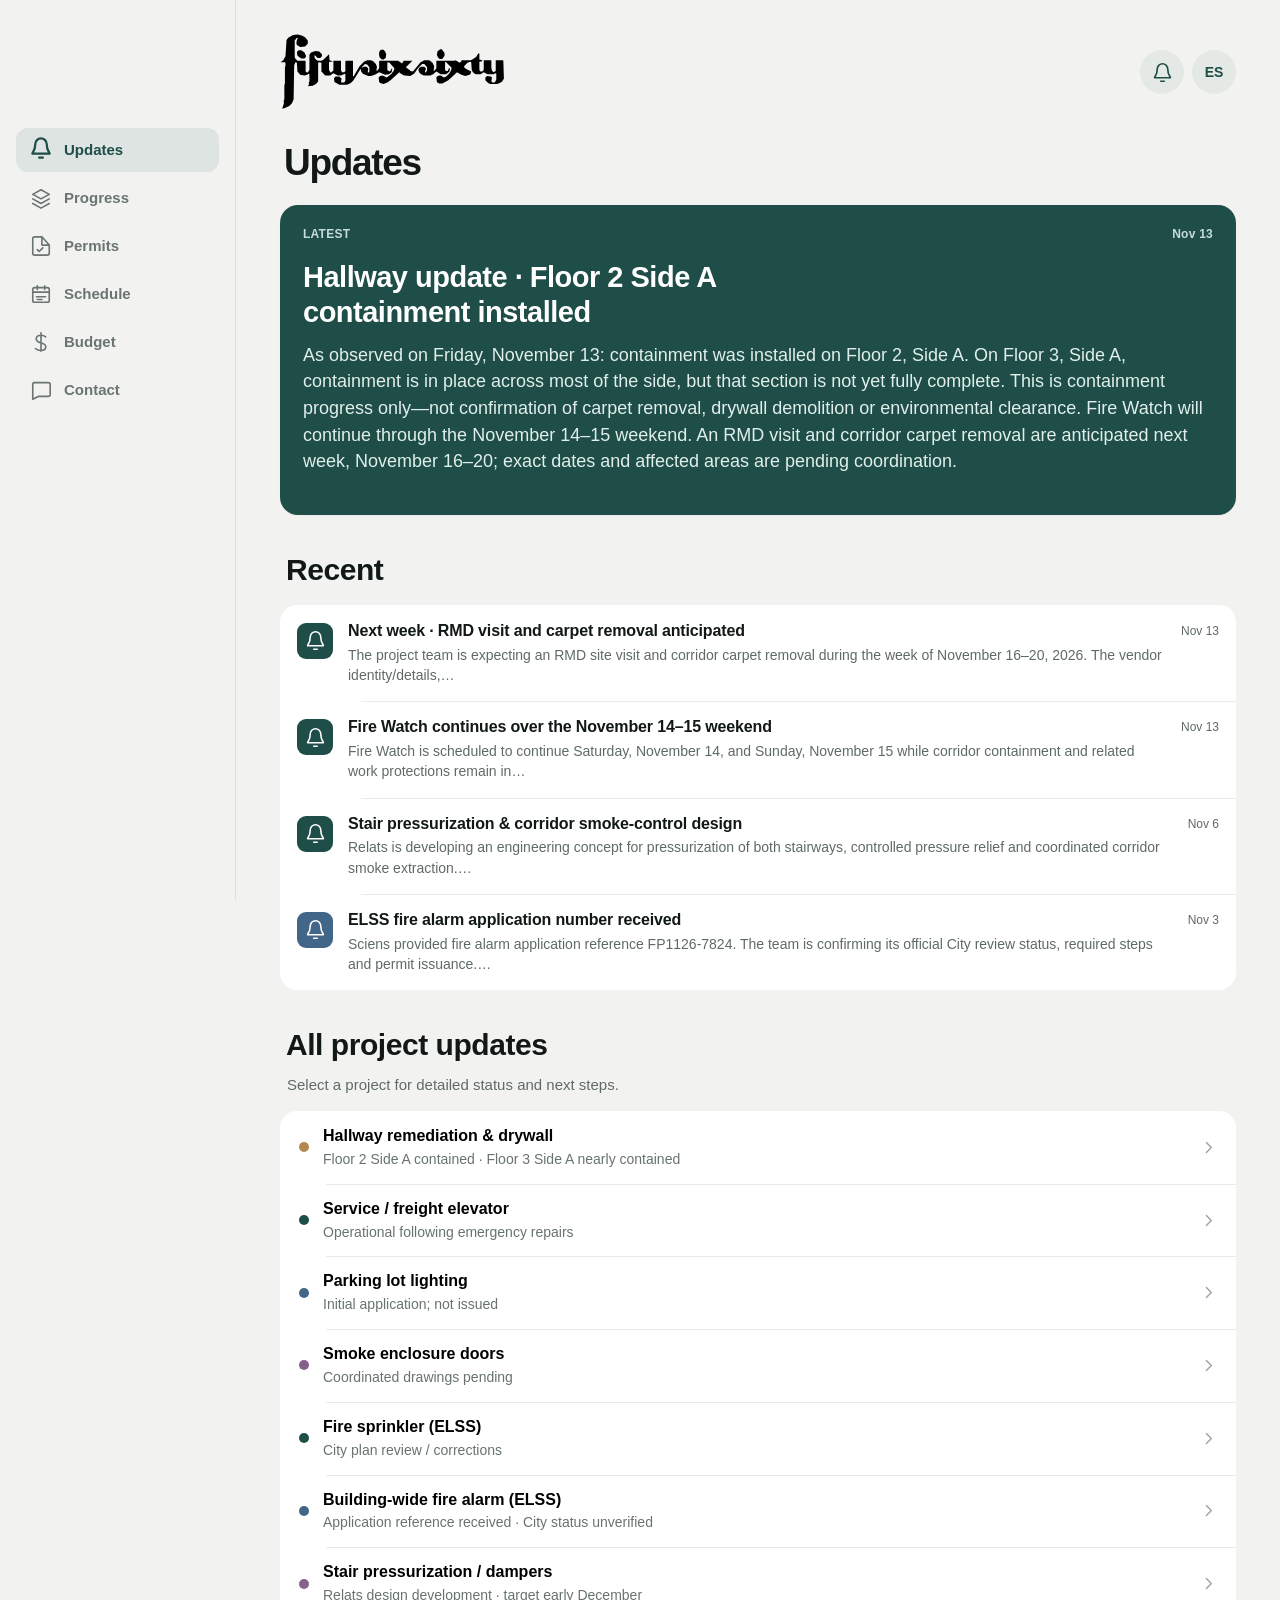
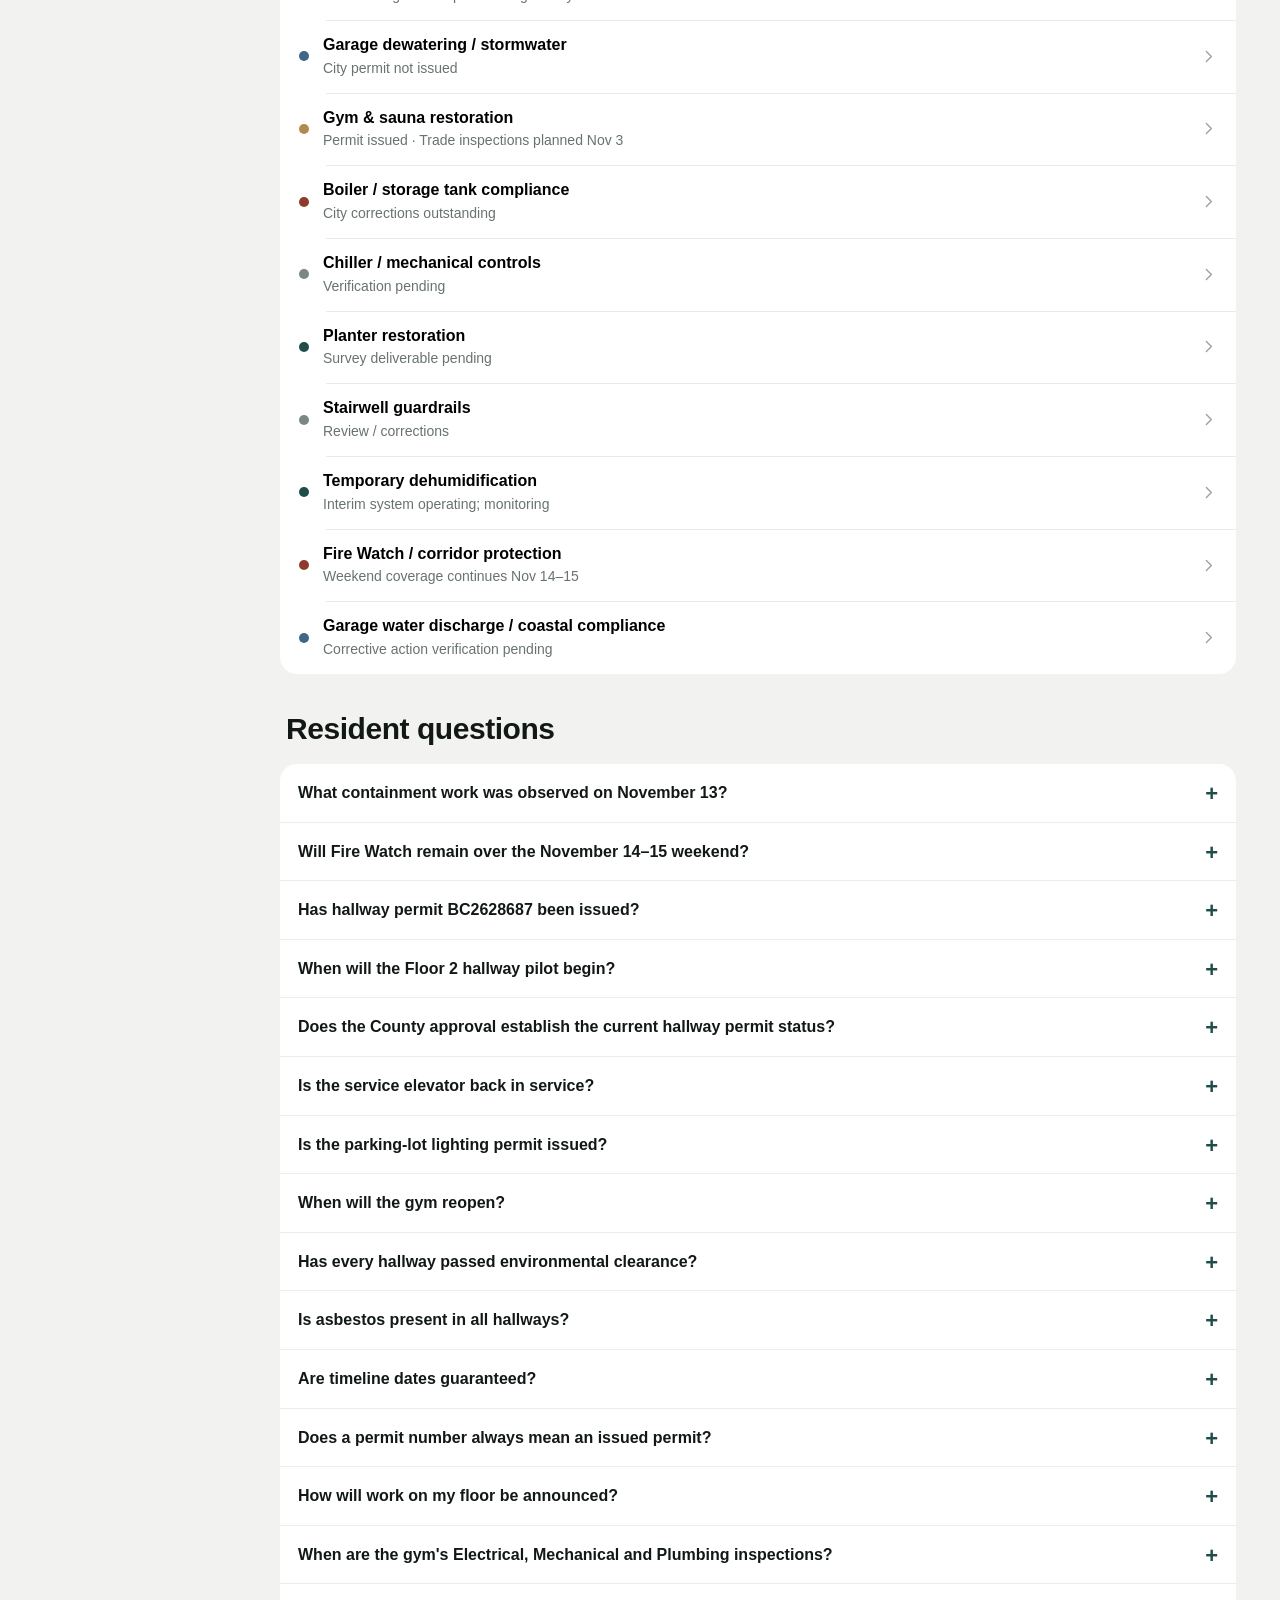
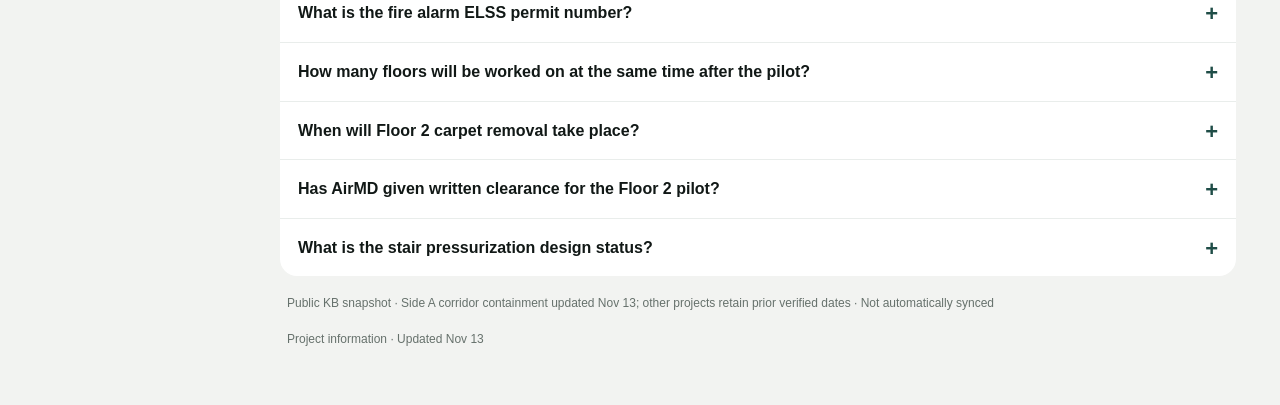
==== commit 266ece17: "feat(preview): load staged motion" ====
--- a/index.html
+++ b/index.html
@@ -58,7 +58,9 @@
 .collins-bottom-nav a,nav a,button{transition:transform .15s ease,color .25s,background-color .25s,opacity .25s}
 button:active,nav a:active{transform:scale(.96)}
 @media (prefers-reduced-motion:reduce){*,*::before,*::after{animation:none!important;transition:none!important}}
-</style></head>
+</style><link rel="stylesheet" href="./assets/premium-motion.css?v=preview20261118">
+<script src="./assets/premium-motion.js?v=preview20261118" defer></script>
+</head>
 <body>
 <svg xmlns="http://www.w3.org/2000/svg" aria-hidden="true" class="svg-defs">
 <symbol id="ic-bell" viewBox="0 0 24 24"><path d="M18 8a6 6 0 0 0-12 0c0 7-3 8-3 10h18c0-2-3-3-3-10M10 22h4"/></symbol>
@@ -227,7 +229,7 @@
 {name:{en:"Garage Dewatering / Stormwater",es:"Bombeo y pluvial del garaje"},weeks:null,start:null,statusKey:"Permitting",status:{en:"Permit coordination",es:"Coordinación de permiso"},rate:{en:"BC2526722 is not confirmed issued; administrative follow-up November 26.",es:"BC2526722 no está confirmado emitido; seguimiento administrativo 26 de noviembre."},permit:"BC2526722 · pending",pilot:false},
 {name:{en:"Parking Lot Lighting",es:"Iluminación de estacionamientos"},weeks:null,start:null,statusKey:"Permitting",status:{en:"Initial process only",es:"Solo trámite inicial"},rate:{en:"BPI2650249 is intake only. Approximately three weeks of field installation after an issued trade permit and mobilization.",es:"BPI2650249 es solo trámite inicial. Aproximadamente tres semanas de instalación después de permiso y movilización."},permit:"BPI2650249 · not issued",pilot:false},
 {name:{en:"Gym & Sauna Restoration",es:"Restauración gimnasio y sauna"},weeks:null,start:null,statusKey:"In Progress",status:{en:"Work / inspection verification",es:"Verificación de obra e inspecciones"},rate:{en:"BC2627814 issued October 1; November 3 inspection results and reopening are not verified.",es:"BC2627814 emitido el 1 de octubre; no están verificados resultados del 3 de noviembre ni reapertura."},permit:"BC2627814 · issued",pilot:false},
-{name:{en:"Chiller / Controls",es:"Chiller y controles"},weeks:null,start:null,statusKey:"In Progress",status:{en:"Coordination / verify",es:"Coordinación / verificar"},rate:{en:"Equipment/control connections and individual trade permits require verification.",es:"Conexiones y permisos de trades por verificar."},permit:"Trade permit status unverified",pilot:false},
+{name:{en:"Chiller / Controls",es:"Chiller y controles"},weeks:null,start:null,statusKey:"In Progress",status:{en:"Pump permit issued; other work to verify",es:"Permiso de bombas emitido; resto por verificar"},rate:{en:"MEC2605440, issued Nov 10, covers four 15 HP pumps only. Other controls/trade permits and inspection results are unverified.",es:"MEC2605440, emitido el 10 de noviembre, cubre solo cuatro bombas de 15 HP. Otros permisos e inspecciones sin verificar."},permit:"MEC2605440 · pumps only",pilot:false},
 {name:{en:"Boiler / Storage Tank",es:"Calderas y tanque"},weeks:null,start:null,statusKey:"Permitting",status:{en:"Corrections pending",es:"Correcciones pendientes"},rate:{en:"No confirmed construction start.",es:"Sin inicio de construcción confirmado."},permit:"MEC2605382 · corrections",pilot:false},
 {name:{en:"Stairwell Guardrails",es:"Barandas de escaleras"},weeks:null,start:null,statusKey:"Permitting",status:{en:"Review / corrections",es:"Revisión / correcciones"},rate:{en:"Installation not scheduled.",es:"Instalación sin programar."},permit:"BC2628393 · review",pilot:false},
 {name:{en:"Planter Restoration",es:"Restauración de jardineras"},weeks:null,start:null,statusKey:"Planning",status:{en:"Engineering pending",es:"Ingeniería pendiente"},rate:{en:"Survey/engineering deliverables pending. No start confirmed.",es:"Pendiente entrega de levantamiento/ingeniería. Sin fecha confirmada."},permit:"No permit confirmed",pilot:false}
@@ -462,14 +464,14 @@
         "es": "Verificación pendiente"
       },
       "summary": {
-        "en": "Trane and communications vendors were coordinating equipment connectivity. Management reported a chiller-pump permit application but no official City number or receipt was available for independent verification. A completed or issued permit cannot be presumed.",
-        "es": "Trane y proveedores coordinaban conectividad de equipos. Administración reportó una solicitud de permiso para bombas, pero no hay número municipal ni recibo verificado. No se debe presumir permiso emitido."
-      },
-      "next": {
-        "en": "Confirm permit number and official City status; coordinate a single approved controls/communications layout.",
-        "es": "Confirmar número y estado municipal y coordinar un solo diseño aprobado de comunicaciones."
-      },
-      "permit": ""
+        "en": "Trane and communications vendors were coordinating equipment connectivity. City permit MEC2605440, dated November 10, 2026, authorizes replacement of four 15 HP pumps. This does not verify other chiller electrical, mechanical or controls permits, nor completed inspections.",
+        "es": "Trane y proveedores coordinaban conectividad de equipos. El permiso municipal MEC2605440, fechado el 10 de noviembre de 2026, autoriza reemplazar cuatro bombas de 15 HP. Otros permisos de chiller, eléctricos o de controles e inspecciones siguen sin verificar."
+      },
+      "next": {
+        "en": "Coordinate the City inspections for MEC2605440 and confirm separate controls/communications and trade permit requirements.",
+        "es": "Coordinar inspecciones de MEC2605440 y verificar por separado los permisos y diseños de comunicaciones/controles."
+      },
+      "permit": "MEC2605440 (pumps only)"
     },
     {
       "id": "planters",
--- a/assets/premium-motion.css
+++ b/assets/premium-motion.css
@@ -0,0 +1,254 @@
+/* 5660 Collins · Premium Cinematic design system — staged preview only.
+   All transitions are enhancements: no finance, status or schedule data changes. */
+:root {
+  --motion-soft: cubic-bezier(.22, 1, .36, 1);
+  --motion-tactile: cubic-bezier(.2, .9, .2, 1);
+  --motion-ink: #1f4d47;
+  --motion-duration: 280ms;
+}
+
+@keyframes collins-motion-enter {
+  from { opacity: 0; transform: translate3d(0, 14px, 0) scale(.987); filter: blur(2px); }
+  to { opacity: 1; transform: translate3d(0, 0, 0) scale(1); filter: blur(0); }
+}
+
+@keyframes collins-motion-sheet {
+  from { opacity: .35; transform: translate3d(-50%, 28px, 0) scale(.985); }
+  to { opacity: 1; transform: translate3d(-50%, 0, 0) scale(1); }
+}
+
+@keyframes collins-motion-ring {
+  from { opacity: 0; transform: scale(.92) rotate(-6deg); }
+  to { opacity: 1; transform: scale(1) rotate(0); }
+}
+
+@keyframes collins-motion-bar {
+  from { transform: scaleX(.02); opacity: .35; }
+  to { transform: scaleX(1); opacity: 1; }
+}
+
+@keyframes collins-motion-sheen {
+  0% { transform: translateX(-140%) skewX(-22deg); opacity: 0; }
+  22% { opacity: .15; }
+  100% { transform: translateX(230%) skewX(-22deg); opacity: 0; }
+}
+
+/* The original app already animates entry; unify timing rather than stacking effects. */
+.collins-premium .screen:not([hidden]) > *,
+.collins-premium .screen:not([hidden]) article,
+.collins-premium .screen:not([hidden]) li,
+.collins-premium .stat,
+.collins-premium .panel { animation: none !important; }
+
+.collins-premium .screen.current {
+  animation: collins-motion-enter 340ms var(--motion-soft) both;
+  backface-visibility: hidden;
+}
+
+.collins-premium .bottom-tabs,
+.collins-premium .app-top {
+  -webkit-backdrop-filter: blur(20px) saturate(135%);
+  backdrop-filter: blur(20px) saturate(135%);
+}
+
+.collins-premium .nav-item,
+.collins-premium button,
+.collins-premium a,
+.collins-premium summary,
+.collins-premium [role="button"] {
+  -webkit-tap-highlight-color: transparent;
+  touch-action: manipulation;
+}
+
+.collins-premium :is(button, a, summary, [role="button"]):not(:disabled) {
+  transition: transform 180ms var(--motion-tactile),
+              box-shadow 230ms ease,
+              background-color 220ms ease,
+              border-color 220ms ease,
+              color 220ms ease !important;
+}
+
+.collins-premium :is(button, a, summary, [role="button"]):not(:disabled):active,
+.collins-premium .collins-touched {
+  transform: scale(.98);
+}
+
+.collins-premium .nav-item.active svg,
+.collins-premium .nav-item.active span {
+  color: var(--motion-ink);
+  transition: color .2s ease, transform .25s var(--motion-tactile);
+}
+
+.collins-premium .nav-item.active svg { transform: translateY(-2px) scale(1.045); }
+
+.collins-premium :is(.feature-card, .group-list, .manager-card, .master-schedule,
+  .stat, .panel, .p-group, .pt-group, .ac-pie, .sequence-card, .my-floor-select) {
+  transition: box-shadow .25s ease, border-color .25s ease,
+              background-color .25s ease;
+}
+
+@media (hover: hover) and (pointer: fine) {
+  .collins-premium :is(.project-row, .permit-row, .project-card,
+    .p-group > summary, .pt-group > summary, .ac-top-legend button):hover {
+    background-color: rgba(37, 109, 91, .045);
+    box-shadow: inset 0 0 0 1px rgba(39, 112, 95, .06);
+  }
+  .collins-premium :is(.feature-card, .stat, .panel):hover {
+    box-shadow: 0 15px 38px rgba(26, 65, 53, .085);
+  }
+}
+
+.collins-premium :is(button, a, summary, input, select, [role="button"]):focus-visible {
+  outline: 3px solid #5aaca0 !important;
+  outline-offset: 3px;
+}
+
+/* Existing bottom-sheet functionality remains unchanged. */
+.collins-premium .detail-sheet:not([hidden]),
+.collins-premium .detail-overlay.show .detail-sheet {
+  animation: collins-motion-sheet 420ms var(--motion-soft) both;
+}
+
+.collins-premium .sheet-backdrop:not([hidden]),
+.collins-premium .detail-overlay.show .detail-shade {
+  animation: collins-motion-enter 250ms ease-out both;
+}
+
+.collins-premium #budget-donut,
+.collins-premium .hoa-distribution-chart {
+  animation: collins-motion-ring 640ms var(--motion-soft) both;
+  transform-origin: center center;
+}
+
+.collins-premium #budget-donut .slice {
+  transition: stroke-width 300ms var(--motion-soft),
+              stroke 260ms ease, opacity 260ms ease !important;
+  transform-origin: center center;
+}
+
+.collins-premium :is(.gantt-bar, .track .fill, .p-track i,
+  .financial-summary-track > span, .status-track > span,
+  .hoa-category-bar > span) {
+  transform-origin: left center;
+  animation: collins-motion-bar 720ms var(--motion-soft) both;
+}
+
+.collins-premium .segmented button.active,
+.collins-premium .ms-tabs button.on,
+.collins-premium .hoa-tab[aria-selected="true"] {
+  box-shadow: 0 3px 10px rgba(29, 89, 71, .11);
+}
+
+/* Finance overview and tabbed construction presentation. */
+.hoa-motion-nav {
+  display: grid;
+  grid-template-columns: repeat(3, minmax(0, 1fr));
+  gap: 5px;
+  border-radius: 18px;
+  padding: 5px;
+  margin: 22px 0 14px;
+  background: #e8eeeb;
+  border: 1px solid #dce7e1;
+}
+.hoa-tab {
+  font: inherit;
+  border: 0;
+  min-height: 51px;
+  padding: 9px 8px;
+  border-radius: 13px;
+  background: transparent;
+  color: #60756c;
+  font-weight: 700;
+  font-size: clamp(11px, 2.5vw, 13px);
+  cursor: pointer;
+  line-height: 1.25;
+}
+.hoa-tab[aria-selected="true"] { background: #fff; color: #1c5346; }
+.hoa-motion-view[hidden] { display: none !important; }
+.hoa-motion-view:not([hidden]) {
+  animation: collins-motion-enter 330ms var(--motion-soft) both;
+}
+.hoa-motion-total {
+  background: linear-gradient(138deg, #173f35 0%, #215c4f 55%, #2f7362 100%);
+  border: 1px solid #2e7665;
+  border-radius: 23px;
+  color: #fff;
+  padding: clamp(20px, 4vw, 32px);
+  box-shadow: 0 18px 36px rgba(29, 77, 63, .14);
+  overflow: hidden;
+  position: relative;
+  isolation: isolate;
+}
+.hoa-motion-total::after {
+  content: "";
+  position: absolute;
+  inset: -50% -70%;
+  z-index: -1;
+  background: linear-gradient(90deg, transparent 40%, rgba(255,255,255,.09) 48%, transparent 57%);
+  animation: collins-motion-sheen 1500ms var(--motion-soft) 250ms 1 both;
+}
+.hoa-motion-kicker { display:block; font-weight:700; font-size:11px; letter-spacing:.13em; text-transform:uppercase; color:#c6e8d9; }
+.hoa-motion-primary { display:block; font-size:clamp(33px,7vw,56px); letter-spacing:-.055em; font-weight:780; margin:12px 0 18px; font-variant-numeric:tabular-nums; }
+.hoa-motion-subtotals { display:grid; grid-template-columns:1fr 1fr; gap:12px; padding-top:16px; border-top:1px solid #ffffff32; }
+.hoa-motion-subtotals small {display:block; color:#cee3da; margin-bottom:5px; font-size:12px}
+.hoa-motion-subtotals strong {font-size:clamp(17px,3.5vw,23px); letter-spacing:-.03em; font-variant-numeric:tabular-nums}
+.hoa-motion-meta {font-size:12px; color:#607c70; line-height:1.5; margin:12px 5px 20px}
+.hoa-motion-card {background:#fff; border:1px solid #dde9e2; border-radius:20px; padding:20px; margin:15px 0; box-shadow:0 8px 26px rgba(17,67,50,.035)}
+.hoa-motion-title {margin:0 0 5px; color:#183f34; font-size:21px; letter-spacing:-.025em}
+.hoa-motion-helper {font-size:13px; line-height:1.5; color:#65796f; margin:5px 0 18px}
+.hoa-distribution-wrap {display:grid; grid-template-columns:minmax(0,205px) minmax(0,1fr); gap:24px; align-items:center}
+.hoa-distribution-chart {width:100%; max-width:225px; display:block; margin:auto; overflow:visible}
+.hoa-chart-segment {cursor:pointer; stroke-width:21; transition:stroke-width 240ms var(--motion-soft),opacity 240ms ease}
+.hoa-chart-segment:hover,.hoa-chart-segment[aria-pressed="true"] {stroke-width:27; opacity:1}
+.hoa-chart-label {text-anchor:middle; font-family:-apple-system,BlinkMacSystemFont,system-ui,sans-serif; fill:#183f34}
+.hoa-category-list {display:grid; gap:4px}
+.hoa-category-choice {width:100%; display:grid; grid-template-columns:12px 1fr auto; align-items:center; gap:9px; border:0; border-radius:11px; padding:10px; text-align:left; color:#2a4338; background:transparent; cursor:pointer; font:inherit; font-size:13px}
+.hoa-category-choice[aria-pressed="true"] {background:#ecf5f0}
+.hoa-category-choice i {width:10px; height:10px; border-radius:50%}
+.hoa-category-choice b {font-variant-numeric:tabular-nums; white-space:nowrap}
+.hoa-category-choice span {min-width:0}
+.hoa-category-detail {margin-top:16px; padding:15px; border-radius:14px; background:#f3f7f4; color:#234b3e; display:flex; justify-content:space-between; align-items:center; gap:8px}
+.hoa-category-detail small {font-size:12px; color:#678074; display:block; margin-bottom:3px}
+.hoa-category-detail strong {font-size:18px; font-variant-numeric:tabular-nums}
+.hoa-ledger-filter {display:flex; gap:8px; flex-wrap:wrap; margin-bottom:12px}
+.hoa-ledger-filter button {border:1px solid #dbe6df; background:#f7faf8; border-radius:999px; padding:8px 14px; font:inherit; font-size:12px; color:#486d5d; cursor:pointer}
+.hoa-ledger-filter button[aria-pressed="true"] {background:#215c4f; color:#fff; border-color:#215c4f}
+.hoa-ledger-list {display:grid; gap:8px; max-height:590px; overflow:auto; overscroll-behavior:contain}
+.hoa-ledger-row {display:grid; grid-template-columns:minmax(0,1fr) auto; gap:8px; align-items:center; border:1px solid #e4ebe7; border-radius:12px; padding:12px; background:#fff; text-align:left; font:inherit; cursor:pointer}
+.hoa-ledger-row strong {display:block; font-size:14px; color:#26473b}
+.hoa-ledger-row small {display:block; font-size:12px; color:#738179; margin-top:3px}
+.hoa-ledger-row .hoa-value {font-weight:750; color:#203e33; font-variant-numeric:tabular-nums; white-space:nowrap}
+.hoa-pill {display:inline-block; font-size:11px; border-radius:999px; padding:4px 8px; background:#e8f3ed; color:#2c6c51; margin-top:6px}
+.hoa-pill.open {background:#fff0db; color:#986326}
+.hoa-invoice-details {border-radius:15px; background:#f3f8f4; margin-top:12px; padding:16px; color:#2a4b40}
+.hoa-invoice-details[hidden] {display:none!important}
+.hoa-invoice-details dl {display:grid; grid-template-columns:1fr 1fr; gap:12px; margin:0}
+.hoa-invoice-details dt {font-size:11px; color:#6b8074}
+.hoa-invoice-details dd {margin:4px 0 0; font-size:13px; font-weight:650}
+.hoa-construction-notice {font-size:13px; line-height:1.6; padding:15px; border-radius:14px; border:1px solid #d9e5df; background:#f4f8f5; color:#486a58; margin:0 0 14px}
+.hoa-operational-note {font-size:13px; color:#62776a; line-height:1.55}
+
+@media(max-width:620px){
+  .hoa-distribution-wrap{grid-template-columns:1fr;gap:14px}
+  .hoa-distribution-chart{max-width:192px}
+  .hoa-category-choice{font-size:12px;padding:9px}
+  .hoa-motion-subtotals{gap:5px}
+  .hoa-motion-subtotals strong{font-size:16px}
+  .hoa-motion-card{padding:16px}
+}
+
+@view-transition { navigation: auto; }
+::view-transition-old(root) { animation: 140ms ease-out both fade-out-premium; }
+::view-transition-new(root) { animation: 240ms var(--motion-soft) both fade-in-premium; }
+@keyframes fade-out-premium {to{opacity:0;filter:blur(2px)}}
+@keyframes fade-in-premium {from{opacity:0;filter:blur(2px)}}
+
+@media(prefers-reduced-motion:reduce){
+  .collins-premium *, .collins-premium *::before, .collins-premium *::after,
+  ::view-transition-old(root), ::view-transition-new(root) {
+    animation-duration:.01ms!important;
+    animation-delay:0ms!important;
+    transition-duration:.01ms!important;
+  }
+  .collins-premium .screen.current {animation:none!important}
+}
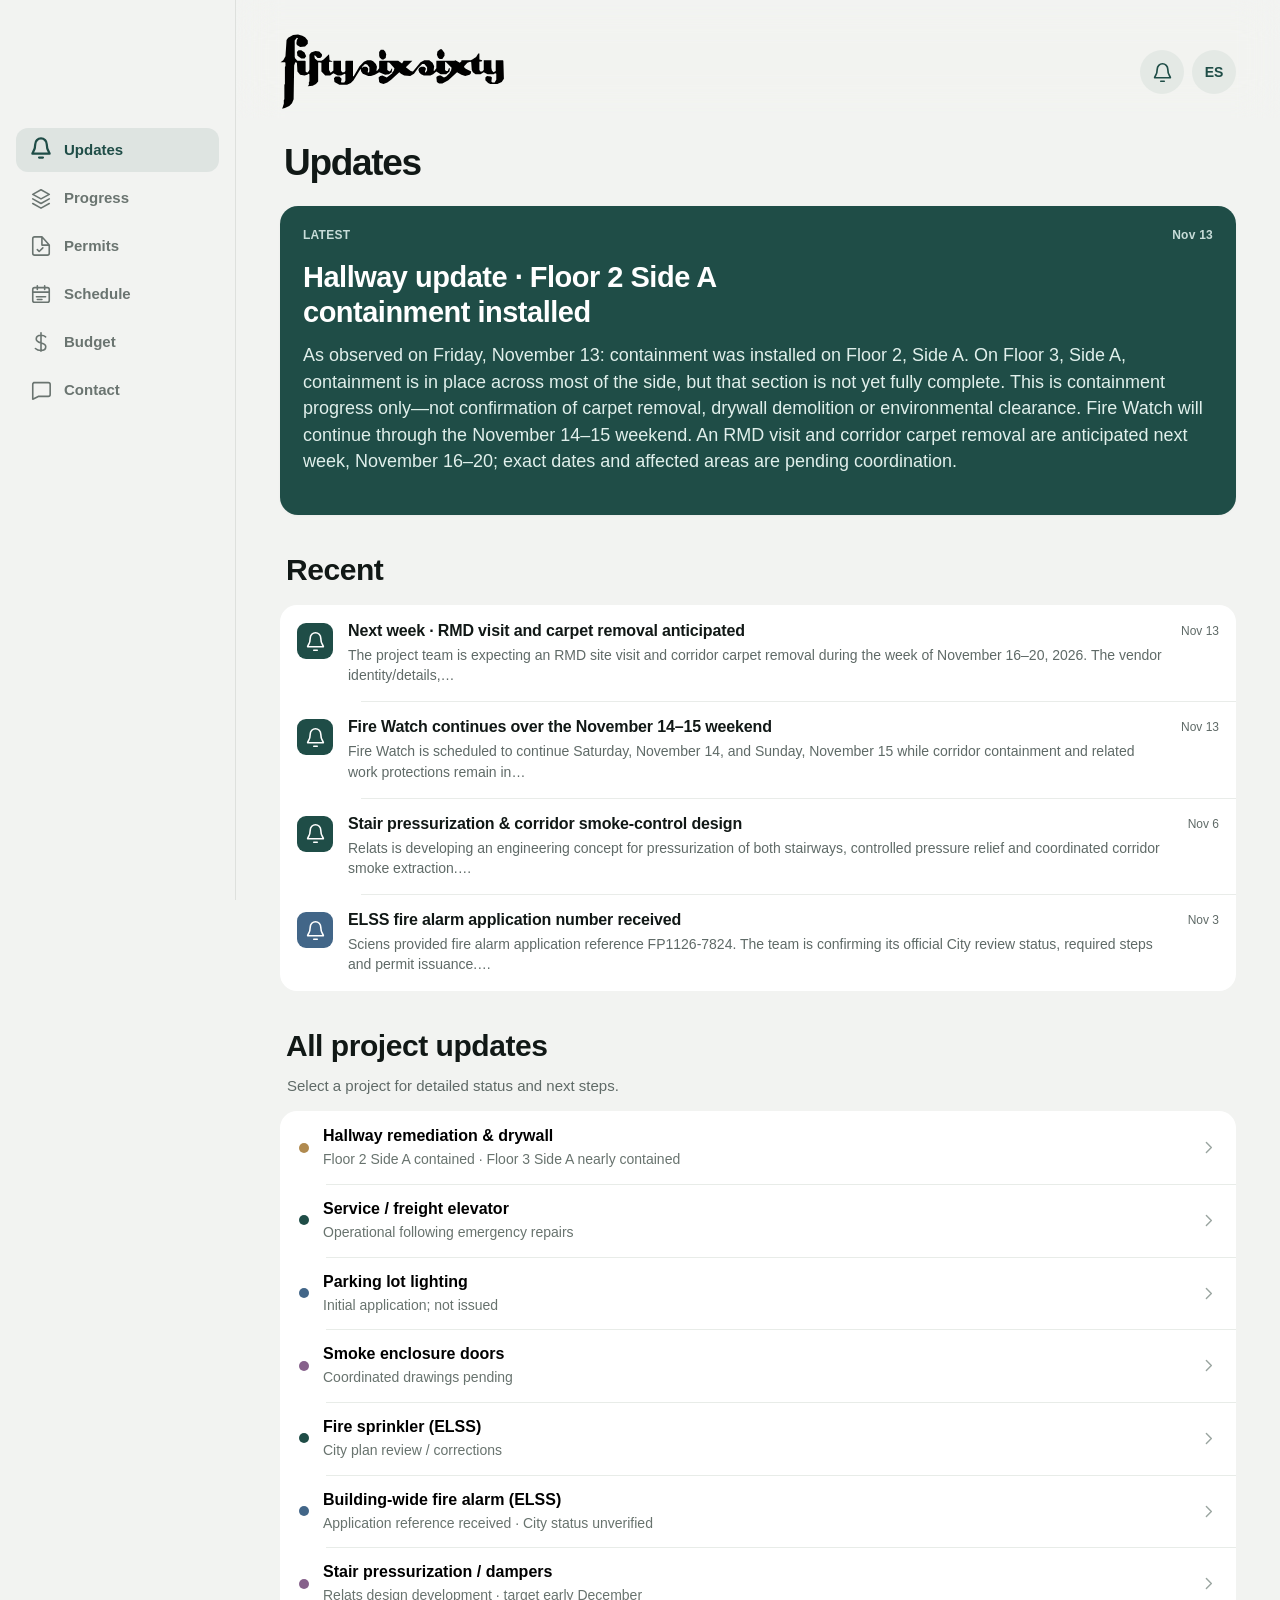
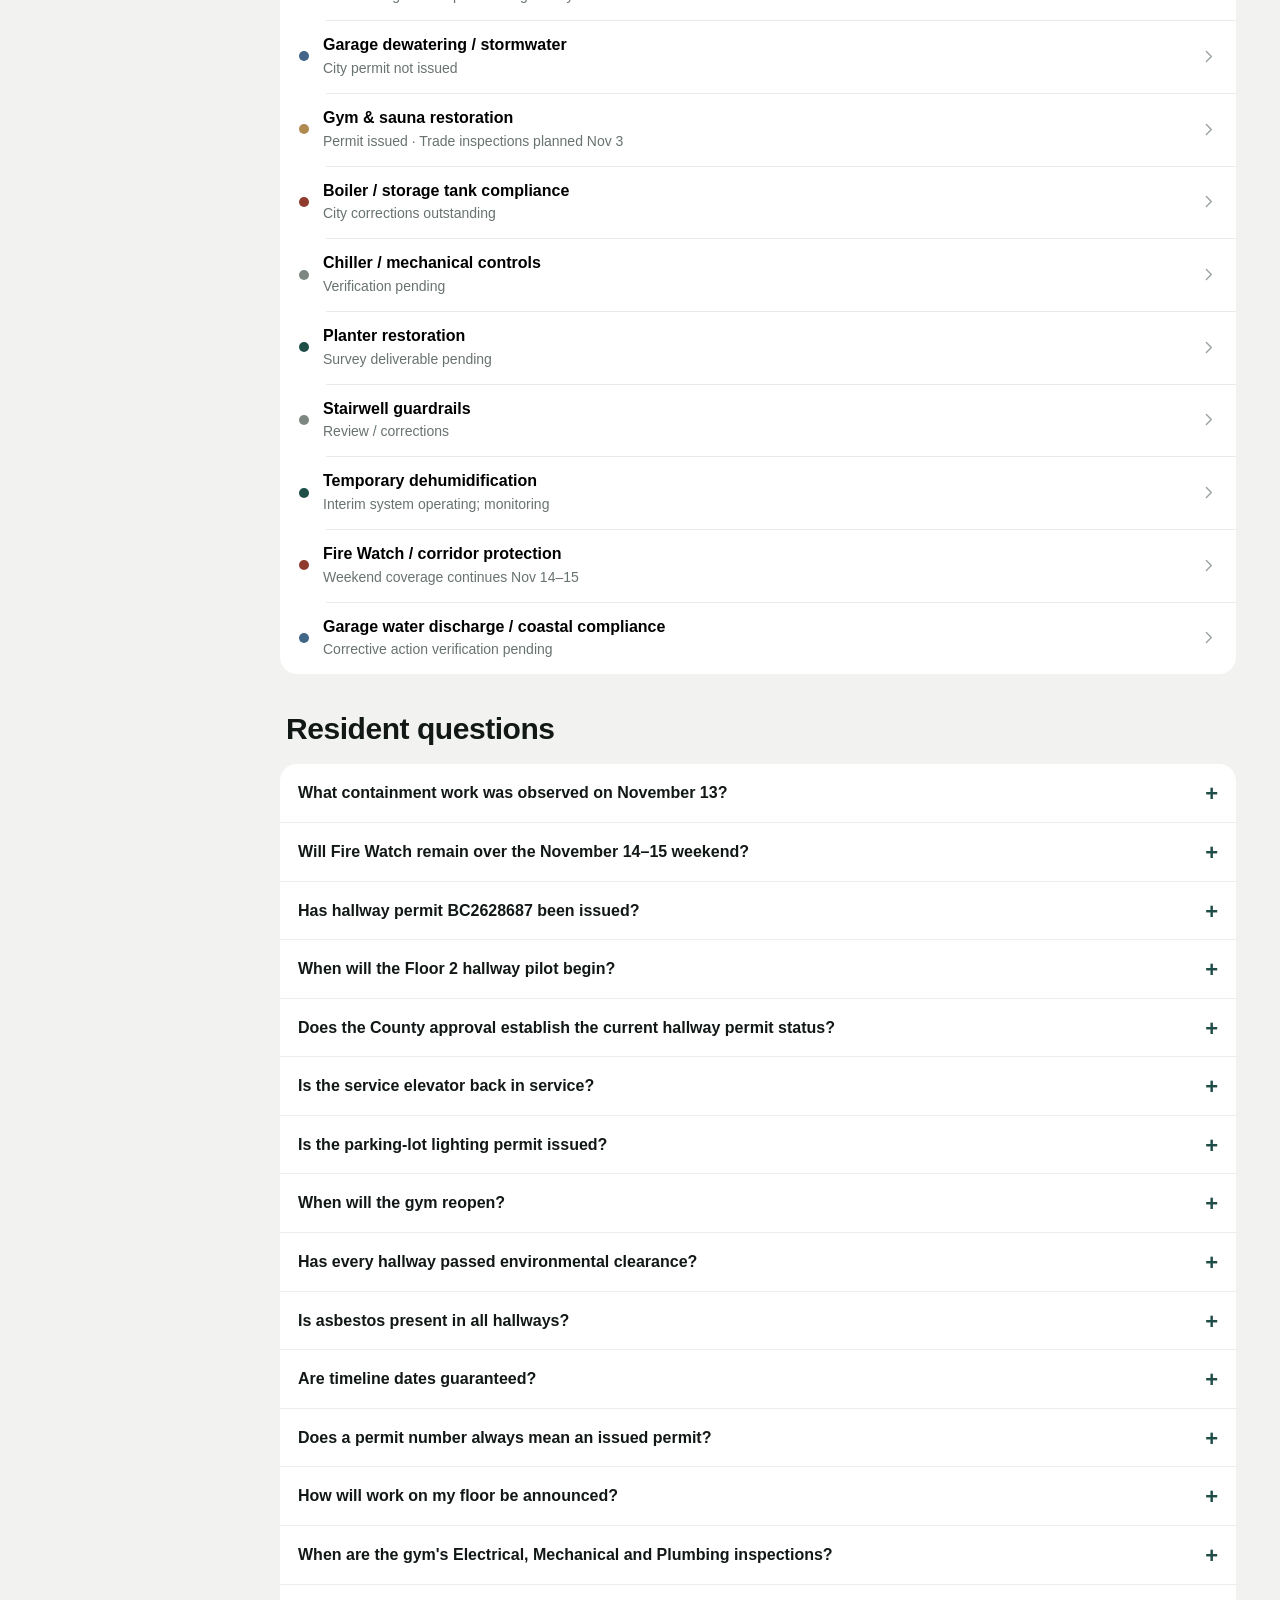
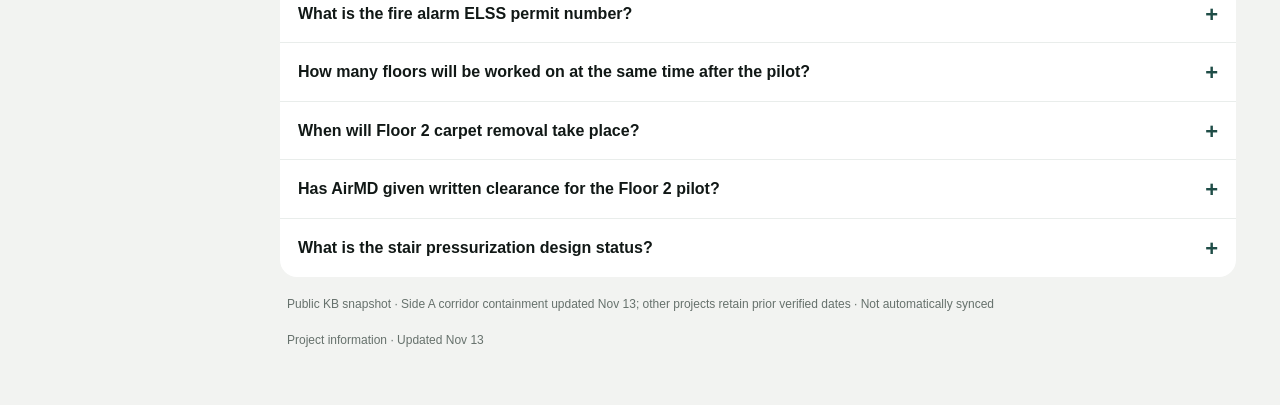
==== commit a04f0eec: "fix(pwa): route installed resident apps to refreshed Budget" ====
--- a/index.html
+++ b/index.html
@@ -183,7 +183,7 @@
 <button class="nav-item" data-go="progress" type="button"><svg><use href="#ic-layers"/></svg><span data-t="progress">Progress</span></button>
 <button class="nav-item" data-go="permits" type="button"><svg><use href="#ic-permits"/></svg><span data-t="permits">Permits</span></button>
 <button class="nav-item" data-go="schedule" type="button"><svg><use href="#ic-cal"/></svg><span data-t="schedule">Schedule</span></button>
-<a class="nav-item" href="./assessment.html?v=20261114-mtd-pancho-hierarchy-v12" aria-label="Budget financial dashboard" style="text-decoration:none"><svg viewBox="0 0 24 24" fill="none" stroke="currentColor" stroke-width="1.8" stroke-linecap="round" stroke-linejoin="round" aria-hidden="true"><path d="M12 2v20M17 6.5c-1.3-1.2-3-1.8-5-1.8-3.1 0-5.2 1.5-5.2 4.1 0 5.9 10.4 2.7 10.4 8.3 0 2.6-2.3 4.2-5.5 4.2-2.3 0-4.2-.7-5.8-2.2"/></svg><span>Budget</span></a> <button class="nav-item" data-go="contact" type="button"><svg><use href="#ic-chat"/></svg><span data-t="contact">Contact</span></button>
+<a class="nav-item" href="./assessment.html?v=chart-geometry-v4" aria-label="Budget financial dashboard" style="text-decoration:none"><svg viewBox="0 0 24 24" fill="none" stroke="currentColor" stroke-width="1.8" stroke-linecap="round" stroke-linejoin="round" aria-hidden="true"><path d="M12 2v20M17 6.5c-1.3-1.2-3-1.8-5-1.8-3.1 0-5.2 1.5-5.2 4.1 0 5.9 10.4 2.7 10.4 8.3 0 2.6-2.3 4.2-5.5 4.2-2.3 0-4.2-.7-5.8-2.2"/></svg><span>Budget</span></a> <button class="nav-item" data-go="contact" type="button"><svg><use href="#ic-chat"/></svg><span data-t="contact">Contact</span></button>
 </nav>
 </div>
 <div class="sheet-backdrop" id="detailBackdrop" hidden></div>
--- a/assets/premium-motion.css
+++ b/assets/premium-motion.css
@@ -41,8 +41,7 @@
 .collins-premium .panel { animation: none !important; }
 
 .collins-premium .screen.current {
-  animation: collins-motion-enter 340ms var(--motion-soft) both;
-  backface-visibility: hidden;
+  animation: collins-soft-reveal 180ms ease-out both;
 }
 
 .collins-premium .bottom-tabs,
@@ -70,7 +69,8 @@
 
 .collins-premium :is(button, a, summary, [role="button"]):not(:disabled):active,
 .collins-premium .collins-touched {
-  transform: scale(.98);
+  transform: none;
+  opacity: .92;
 }
 
 .collins-premium .nav-item.active svg,
@@ -114,16 +114,82 @@
   animation: collins-motion-enter 250ms ease-out both;
 }
 
+/* SVG geometry must never be transformed. Mobile Safari can rebase SVG
+   coordinates when the parent view or the SVG itself is animated. */
 .collins-premium #budget-donut,
 .collins-premium .hoa-distribution-chart {
-  animation: collins-motion-ring 640ms var(--motion-soft) both;
-  transform-origin: center center;
+  animation: none !important;
+  transform: none !important;
 }
 
 .collins-premium #budget-donut .slice {
   transition: stroke-width 300ms var(--motion-soft),
               stroke 260ms ease, opacity 260ms ease !important;
-  transform-origin: center center;
+}
+.collins-premium :is(#budget-donut, #hoa-distribution-chart) [role="button"] {
+  animation: none !important;
+  /* Rotation belongs to a parent <g>, never to an individual hit target. */
+  transform: none !important;
+}
+.collins-premium :is(#budget-donut, #hoa-distribution-chart) [role="button"]:active,
+.collins-premium :is(#budget-donut, #hoa-distribution-chart) .collins-touched { transform: none !important; }
+
+/* Hard bounds prevent the construction donut from crossing into the totals.
+   The SVG is painted inside a square whose geometry is fixed by layout. */
+.collins-premium .ac-chart .ac-pie {
+  min-width: 0;
+  overflow: hidden;
+  display: grid;
+  place-items: center;
+  isolation: isolate;
+  padding: 18px;
+}
+.collins-premium .ac-chart .ac-pie .donut-shell {
+  position: relative !important;
+  display: block;
+  width: 242px !important;
+  max-width: 100%;
+  height: 242px !important;
+  aspect-ratio: 1 / 1 !important;
+  margin: 0 auto;
+  flex: none;
+}
+.collins-premium .ac-chart #budget-donut {
+  position: absolute;
+  inset: 0;
+  display: block;
+  width: 100% !important;
+  height: 100% !important;
+  overflow: hidden !important;
+  transform: none !important;
+}
+.collins-premium .ac-chart .donut-center {
+  position: absolute;
+  inset: 25%;
+  margin: 0;
+  pointer-events: none;
+}
+.collins-premium .ac-chart-layout {
+  grid-template-columns: minmax(0, 286px) minmax(0, 1fr);
+  gap: clamp(20px, 3vw, 32px);
+  align-items: center;
+}
+.collins-premium .ac-chart .ac-overview-side { min-width: 0; }
+.collins-premium .ac-chart .ac-pie {
+  background: #f4f8fb;
+  border: 1px solid #edf2f6;
+}
+.collins-premium .ac-chart .ac-asof { align-self: center; }
+@media (max-width: 720px) {
+  .collins-premium .ac-chart-layout { grid-template-columns: minmax(0, 1fr); gap: 18px; }
+  .collins-premium .ac-chart .ac-pie { width: 100%; min-height: 276px; }
+}
+@media(max-width:560px) {
+  .collins-premium .ac-chart .ac-pie .donut-shell {
+    width: 228px !important;
+    height: 228px !important;
+  }
+  .collins-premium .ac-chart .ac-pie { min-height: 256px; }
 }
 
 .collins-premium :is(.gantt-bar, .track .fill, .p-track i,
@@ -165,83 +231,113 @@
 }
 .hoa-tab[aria-selected="true"] { background: #fff; color: #1c5346; }
 .hoa-motion-view[hidden] { display: none !important; }
-.hoa-motion-view:not([hidden]) {
-  animation: collins-motion-enter 330ms var(--motion-soft) both;
-}
+.hoa-motion-view:not([hidden]) { animation: collins-soft-reveal 220ms ease-out both; }
+@keyframes collins-soft-reveal { from {opacity:.65} to {opacity:1} }
 .hoa-motion-total {
-  background: linear-gradient(138deg, #173f35 0%, #215c4f 55%, #2f7362 100%);
-  border: 1px solid #2e7665;
-  border-radius: 23px;
-  color: #fff;
-  padding: clamp(20px, 4vw, 32px);
-  box-shadow: 0 18px 36px rgba(29, 77, 63, .14);
-  overflow: hidden;
-  position: relative;
-  isolation: isolate;
-}
-.hoa-motion-total::after {
-  content: "";
-  position: absolute;
-  inset: -50% -70%;
-  z-index: -1;
-  background: linear-gradient(90deg, transparent 40%, rgba(255,255,255,.09) 48%, transparent 57%);
-  animation: collins-motion-sheen 1500ms var(--motion-soft) 250ms 1 both;
-}
-.hoa-motion-kicker { display:block; font-weight:700; font-size:11px; letter-spacing:.13em; text-transform:uppercase; color:#c6e8d9; }
-.hoa-motion-primary { display:block; font-size:clamp(33px,7vw,56px); letter-spacing:-.055em; font-weight:780; margin:12px 0 18px; font-variant-numeric:tabular-nums; }
-.hoa-motion-subtotals { display:grid; grid-template-columns:1fr 1fr; gap:12px; padding-top:16px; border-top:1px solid #ffffff32; }
-.hoa-motion-subtotals small {display:block; color:#cee3da; margin-bottom:5px; font-size:12px}
-.hoa-motion-subtotals strong {font-size:clamp(17px,3.5vw,23px); letter-spacing:-.03em; font-variant-numeric:tabular-nums}
+  background: #fff;
+  border: 1px solid #dce6e9;
+  border-radius: 20px;
+  color: #17384e;
+  padding: clamp(20px, 4vw, 28px);
+  box-shadow: 0 5px 22px rgba(18, 51, 68, .04);
+}
+.hoa-motion-total::after { content:none; animation:none; }
+.hoa-motion-kicker { display:block; font-weight:750; font-size:11px; letter-spacing:.11em; text-transform:uppercase; color:#6b8596; }
+.hoa-motion-primary { display:block; font-size:clamp(31px,7vw,48px); letter-spacing:-.045em; font-weight:750; margin:12px 0 22px; font-variant-numeric:tabular-nums; overflow-wrap:anywhere; }
+.hoa-motion-subtotals { display:grid; grid-template-columns:1fr 1fr; gap:10px; padding-top:0; border-top:0; }
+.hoa-motion-subtotals > div { background:#f3f7f9; border:1px solid #e7eef2; border-radius:14px; padding:14px; min-width:0; }
+.hoa-motion-subtotals small {display:block; color:#6c8290; margin-bottom:7px; font-size:12px}
+.hoa-motion-subtotals strong {font-size:clamp(15px,3.5vw,21px); letter-spacing:-.03em; font-variant-numeric:tabular-nums; color:#21475e; overflow-wrap:anywhere}
 .hoa-motion-meta {font-size:12px; color:#607c70; line-height:1.5; margin:12px 5px 20px}
-.hoa-motion-card {background:#fff; border:1px solid #dde9e2; border-radius:20px; padding:20px; margin:15px 0; box-shadow:0 8px 26px rgba(17,67,50,.035)}
-.hoa-motion-title {margin:0 0 5px; color:#183f34; font-size:21px; letter-spacing:-.025em}
+.hoa-motion-card {background:#fff; border:1px solid #dfe7ea; border-radius:20px; padding:20px; margin:15px 0; box-shadow:0 5px 22px rgba(18,51,68,.035)}
+.hoa-motion-title {margin:0 0 5px; color:#17384e; font-size:21px; letter-spacing:-.025em}
 .hoa-motion-helper {font-size:13px; line-height:1.5; color:#65796f; margin:5px 0 18px}
-.hoa-distribution-wrap {display:grid; grid-template-columns:minmax(0,205px) minmax(0,1fr); gap:24px; align-items:center}
-.hoa-distribution-chart {width:100%; max-width:225px; display:block; margin:auto; overflow:visible}
+.hoa-distribution-wrap {display:grid; grid-template-columns:minmax(0,255px) minmax(0,1fr); gap:22px; align-items:start}
+.hoa-chart-visual {min-width:0; display:flex; flex-direction:column; align-items:center; justify-content:center; gap:12px; padding:20px 10px; background:#f5f8fa; border:1px solid #eef2f5; border-radius:18px; min-height:304px}
+.hoa-distribution-chart {width:100%; max-width:224px; aspect-ratio:1; height:auto; display:block; margin:0 auto; overflow:visible}
+.hoa-chart-caption {font-size:11px; line-height:1.4; color:#79909b; font-weight:600; margin:0; text-align:center}
 .hoa-chart-segment {cursor:pointer; stroke-width:21; transition:stroke-width 240ms var(--motion-soft),opacity 240ms ease}
 .hoa-chart-segment:hover,.hoa-chart-segment[aria-pressed="true"] {stroke-width:27; opacity:1}
-.hoa-chart-label {text-anchor:middle; font-family:-apple-system,BlinkMacSystemFont,system-ui,sans-serif; fill:#183f34}
-.hoa-category-list {display:grid; gap:4px}
-.hoa-category-choice {width:100%; display:grid; grid-template-columns:12px 1fr auto; align-items:center; gap:9px; border:0; border-radius:11px; padding:10px; text-align:left; color:#2a4338; background:transparent; cursor:pointer; font:inherit; font-size:13px}
-.hoa-category-choice[aria-pressed="true"] {background:#ecf5f0}
-.hoa-category-choice i {width:10px; height:10px; border-radius:50%}
-.hoa-category-choice b {font-variant-numeric:tabular-nums; white-space:nowrap}
-.hoa-category-choice span {min-width:0}
-.hoa-category-detail {margin-top:16px; padding:15px; border-radius:14px; background:#f3f7f4; color:#234b3e; display:flex; justify-content:space-between; align-items:center; gap:8px}
-.hoa-category-detail small {font-size:12px; color:#678074; display:block; margin-bottom:3px}
-.hoa-category-detail strong {font-size:18px; font-variant-numeric:tabular-nums}
+.hoa-chart-label {text-anchor:middle; font-family:-apple-system,BlinkMacSystemFont,system-ui,sans-serif; fill:#17384e}
+.hoa-category-list {display:grid; gap:0; min-width:0; border:1px solid #e0e9ee; border-radius:17px; overflow:hidden; background:#fff}
+.hoa-category-item {min-width:0; border:0; border-bottom:1px solid #e8eef2; background:#fff; border-radius:0; overflow:hidden; transition:background-color 200ms ease}
+.hoa-category-item:last-child {border-bottom:0}
+.hoa-category-item.is-open {background:#f8fbfc}
+.hoa-category-choice {width:100%; display:grid; grid-template-columns:10px minmax(0,1fr) auto; align-items:center; gap:11px; border:0; border-radius:0; padding:13px 15px; text-align:left; color:#2b4555; background:transparent; cursor:pointer; font:inherit; font-size:13px}
+.hoa-category-item.is-open .hoa-category-choice {background:#f5f9fb}
+.hoa-category-swatch {width:9px; height:9px; border-radius:50%}
+.hoa-category-main {display:grid; gap:6px; min-width:0}
+.hoa-category-name {font-weight:650; min-width:0; line-height:1.3}
+.hoa-category-code {font-size:10px; color:#8496a0; line-height:1.1; letter-spacing:.01em}
+.hoa-category-bar {height:6px; display:block; width:100%; overflow:hidden; background:#e8eef2; border-radius:999px}
+.hoa-category-bar i {display:block; height:100%; width:var(--bar-width); background:var(--bar-color); border-radius:999px; transform-origin:left center}
+.hoa-bars-animate .hoa-category-bar i {animation:hoa-category-bar-in 550ms cubic-bezier(.2,.8,.2,1) both; animation-delay:var(--bar-delay)}
+@keyframes hoa-category-bar-in {from{transform:scaleX(0);opacity:.6}to{transform:scaleX(1);opacity:1}}
+.hoa-category-numbers {display:grid; gap:7px; justify-items:end; min-width:0}
+.hoa-category-numbers strong {font-size:12.5px; letter-spacing:-.02em; white-space:nowrap; font-variant-numeric:tabular-nums}
+.hoa-category-numbers small {font-size:11px; color:#738d9e; font-variant-numeric:tabular-nums}
+.hoa-chevron {display:inline-block; padding-left:2px; transition:transform 200ms ease}
+.hoa-category-item.is-open .hoa-chevron {transform:rotate(180deg)}
+.hoa-category-inline {display:grid; grid-template-columns:repeat(2,minmax(0,1fr)); gap:10px; padding:14px 16px; border-top:1px solid #e1eaf0; background:#f8fbfc; animation:hoa-inline-open 220ms ease-out both}
+.hoa-category-inline[hidden] {display:none!important}
+.hoa-category-inline small {display:block; color:#718897; font-size:11px; margin-bottom:4px}
+.hoa-category-inline strong {font-size:13px; color:#24475b; font-variant-numeric:tabular-nums; overflow-wrap:anywhere}
+.hoa-category-inline p {grid-column:1/-1; margin:1px 0 0; color:#70818d; font-size:11px; line-height:1.4}
+@keyframes hoa-inline-open {from{opacity:.35;transform:translateY(-4px)}to{opacity:1;transform:translateY(0)}}
+.hoa-ledger-search {display:flex;align-items:center;gap:11px;min-height:46px;margin:0 0 12px;padding:0 14px;background:#f5f8fa;border:1px solid #e0e8ed;border-radius:12px;color:#738898}
+.hoa-ledger-search > span {font-size:25px;line-height:1;flex:none}
+.hoa-ledger-search input {min-width:0;width:100%;padding:10px 0;border:0;outline:0;background:transparent;color:#17384e;font:inherit;font-size:14px}
+.hoa-ledger-search:focus-within {border-color:#83a8bf;box-shadow:0 0 0 3px #9fc1d32d}
 .hoa-ledger-filter {display:flex; gap:8px; flex-wrap:wrap; margin-bottom:12px}
 .hoa-ledger-filter button {border:1px solid #dbe6df; background:#f7faf8; border-radius:999px; padding:8px 14px; font:inherit; font-size:12px; color:#486d5d; cursor:pointer}
 .hoa-ledger-filter button[aria-pressed="true"] {background:#215c4f; color:#fff; border-color:#215c4f}
-.hoa-ledger-list {display:grid; gap:8px; max-height:590px; overflow:auto; overscroll-behavior:contain}
-.hoa-ledger-row {display:grid; grid-template-columns:minmax(0,1fr) auto; gap:8px; align-items:center; border:1px solid #e4ebe7; border-radius:12px; padding:12px; background:#fff; text-align:left; font:inherit; cursor:pointer}
-.hoa-ledger-row strong {display:block; font-size:14px; color:#26473b}
-.hoa-ledger-row small {display:block; font-size:12px; color:#738179; margin-top:3px}
-.hoa-ledger-row .hoa-value {font-weight:750; color:#203e33; font-variant-numeric:tabular-nums; white-space:nowrap}
+.hoa-ledger-list {display:grid; gap:8px; max-height:none; overflow:visible}
+.hoa-ledger-more {width:100%;margin-top:14px;padding:13px;border-radius:12px;background:#edf4f8;color:#285b78;border:1px solid #dbe8ef;font-weight:680;font-size:13px}
+.hoa-ledger-more[hidden] {display:none!important}
+.hoa-ledger-entry {min-width:0; border:1px solid #e1e9ee; border-radius:14px; background:#fff; overflow:hidden; transition:border-color 200ms ease,box-shadow 200ms ease}
+.hoa-ledger-entry.is-open {border-color:#a9c5d3;box-shadow:0 4px 16px rgba(21,58,78,.06)}
+.hoa-ledger-row {width:100%;display:grid; grid-template-columns:minmax(0,1fr) auto 13px; gap:9px; align-items:center; border:0; border-radius:0; padding:13px; background:#fff; text-align:left; font:inherit; cursor:pointer}
+.hoa-ledger-entry.is-open .hoa-ledger-row {background:#f5f9fb}
+.hoa-ledger-row strong {display:block; font-size:13.5px; color:#244559}
+.hoa-ledger-row small {display:block; font-size:11.5px; color:#718591; margin-top:4px}
+.hoa-ledger-row .hoa-value {font-weight:750; color:#244559; font-size:12.5px; font-variant-numeric:tabular-nums; white-space:nowrap}
+.hoa-invoice-chevron {color:#91a4af; font-size:16px; transition:transform 200ms ease}
+.hoa-ledger-entry.is-open .hoa-invoice-chevron {transform:rotate(180deg)}
 .hoa-pill {display:inline-block; font-size:11px; border-radius:999px; padding:4px 8px; background:#e8f3ed; color:#2c6c51; margin-top:6px}
 .hoa-pill.open {background:#fff0db; color:#986326}
-.hoa-invoice-details {border-radius:15px; background:#f3f8f4; margin-top:12px; padding:16px; color:#2a4b40}
-.hoa-invoice-details[hidden] {display:none!important}
-.hoa-invoice-details dl {display:grid; grid-template-columns:1fr 1fr; gap:12px; margin:0}
-.hoa-invoice-details dt {font-size:11px; color:#6b8074}
-.hoa-invoice-details dd {margin:4px 0 0; font-size:13px; font-weight:650}
+.hoa-ledger-inline-detail {padding:13px; border-top:1px solid #e1eaf0; background:#f8fbfc; color:#27485b; animation:hoa-inline-open 220ms ease-out both}
+.hoa-ledger-inline-detail[hidden] {display:none!important}
+.hoa-ledger-inline-detail dl {display:grid; grid-template-columns:repeat(2,minmax(0,1fr)); gap:13px; margin:0}
+.hoa-ledger-inline-detail dt {font-size:11px; color:#708693}
+.hoa-ledger-inline-detail dd {margin:4px 0 0; font-size:12.5px; font-weight:650; overflow-wrap:anywhere}
 .hoa-construction-notice {font-size:13px; line-height:1.6; padding:15px; border-radius:14px; border:1px solid #d9e5df; background:#f4f8f5; color:#486a58; margin:0 0 14px}
+.hoa-funded-section {margin-top:22px; padding:17px; background:linear-gradient(160deg,#f7f9f5,#eef5f0); border:1px solid #dbe6dd; border-radius:18px}
+.hoa-funded-section h3 {margin:0 0 5px; color:#275a4a; font-size:19px}
+.hoa-funded-section > p {margin:0 0 13px; font-size:12px; line-height:1.6; color:#667a6e}
+.hoa-funded-section > .p-group {margin-bottom:0}
 .hoa-operational-note {font-size:13px; color:#62776a; line-height:1.55}
 
 @media(max-width:620px){
-  .hoa-distribution-wrap{grid-template-columns:1fr;gap:14px}
-  .hoa-distribution-chart{max-width:192px}
-  .hoa-category-choice{font-size:12px;padding:9px}
+  .collins-premium .ac-chart-heading { display:block; }
+  .collins-premium .ac-chart-heading h2 { white-space:normal; }
+  .collins-premium .ac-chart-heading .ac-asof { display:inline-flex; margin-top:10px; }
+  .hoa-distribution-wrap{grid-template-columns:1fr;gap:16px}
+  .hoa-chart-visual{min-height:240px;padding:15px 10px;gap:7px}
+  .hoa-distribution-chart{max-width:202px}
+  .hoa-category-choice{font-size:12px;padding:11px;gap:9px}
+  .hoa-category-numbers strong{font-size:12px}
+  .hoa-ledger-row{padding:11px;gap:7px}
+  .hoa-ledger-row .hoa-value{font-size:12px}
   .hoa-motion-subtotals{gap:5px}
   .hoa-motion-subtotals strong{font-size:16px}
   .hoa-motion-card{padding:16px}
 }
 
 @view-transition { navigation: auto; }
-::view-transition-old(root) { animation: 140ms ease-out both fade-out-premium; }
-::view-transition-new(root) { animation: 240ms var(--motion-soft) both fade-in-premium; }
-@keyframes fade-out-premium {to{opacity:0;filter:blur(2px)}}
-@keyframes fade-in-premium {from{opacity:0;filter:blur(2px)}}
+::view-transition-old(root) { animation: 100ms ease-out both fade-out-premium; }
+::view-transition-new(root) { animation: 150ms ease-out both fade-in-premium; }
+@keyframes fade-out-premium {to{opacity:0}}
+@keyframes fade-in-premium {from{opacity:0}}
 
 @media(prefers-reduced-motion:reduce){
   .collins-premium *, .collins-premium *::before, .collins-premium *::after,
@@ -251,4 +347,5 @@
     transition-duration:.01ms!important;
   }
   .collins-premium .screen.current {animation:none!important}
-}
+  .hoa-category-bar i,.hoa-category-inline,.hoa-ledger-inline-detail {animation:none!important;transition:none!important}
+}
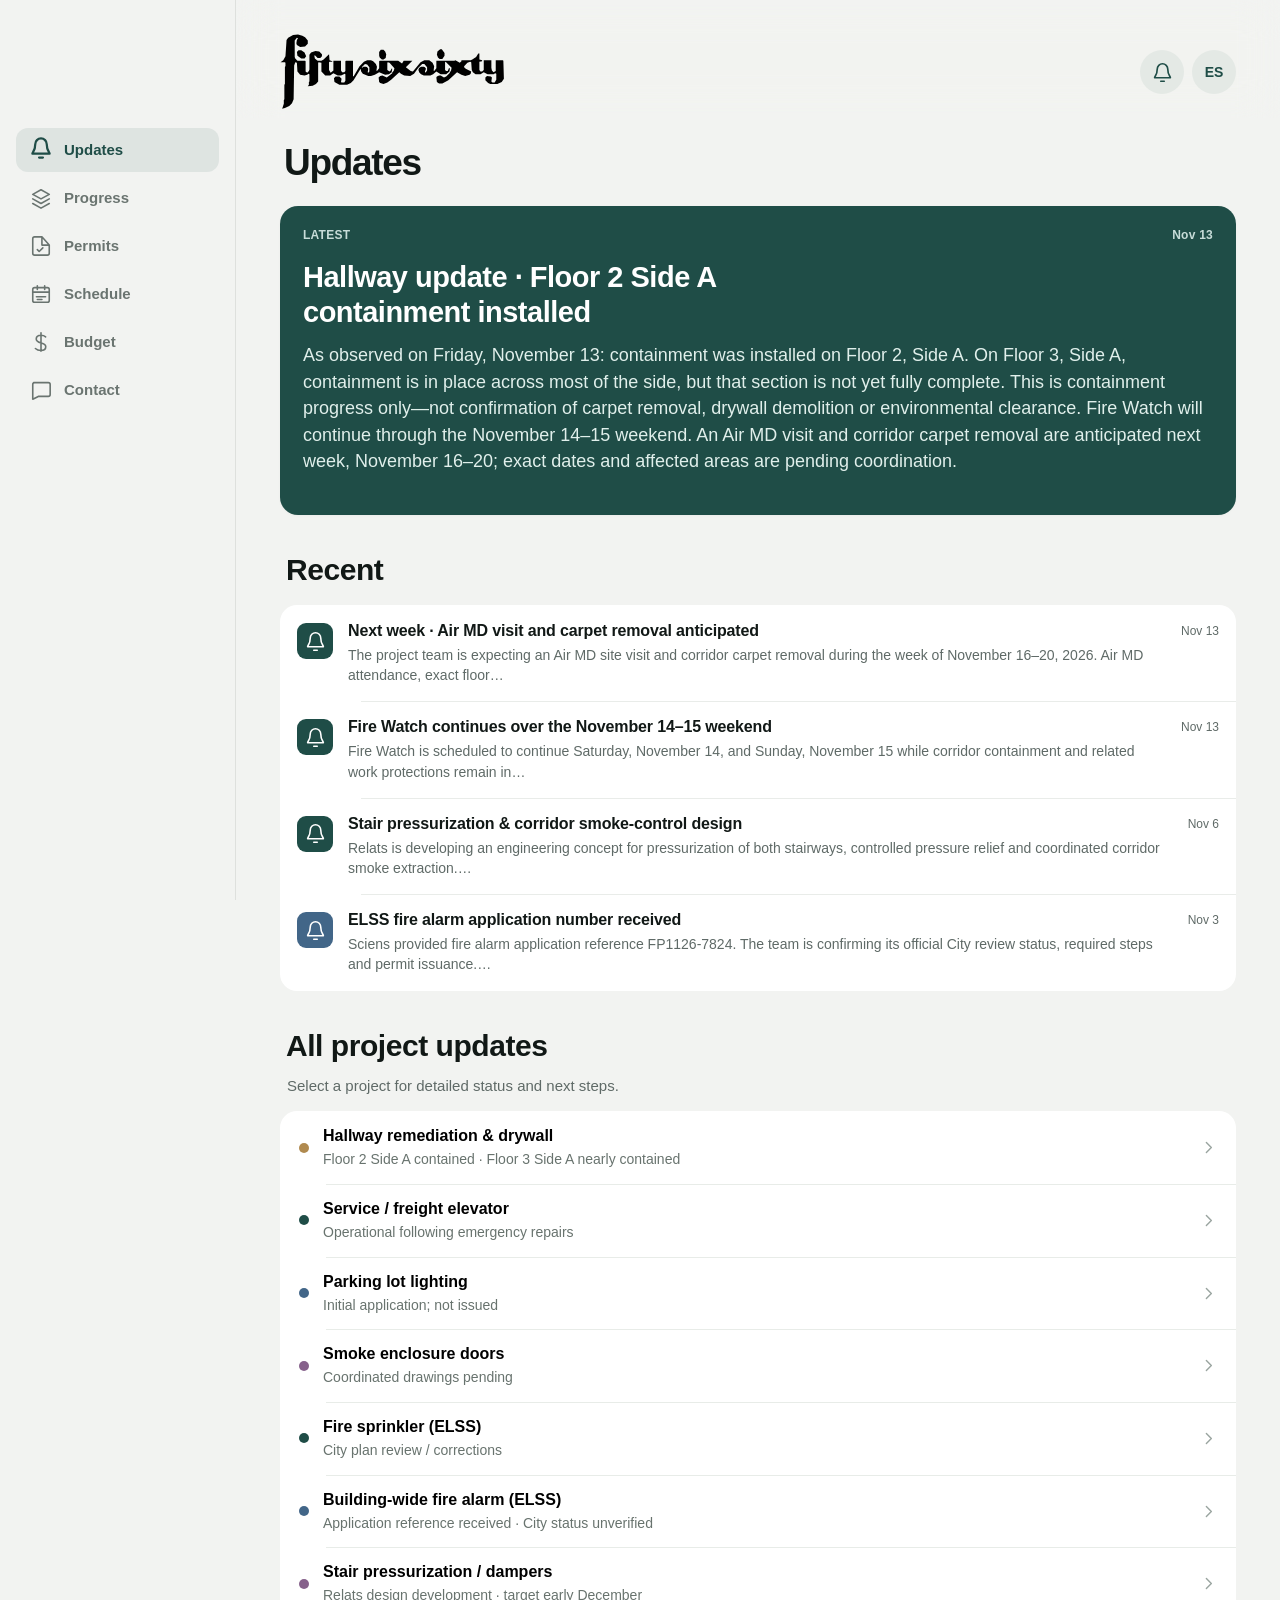
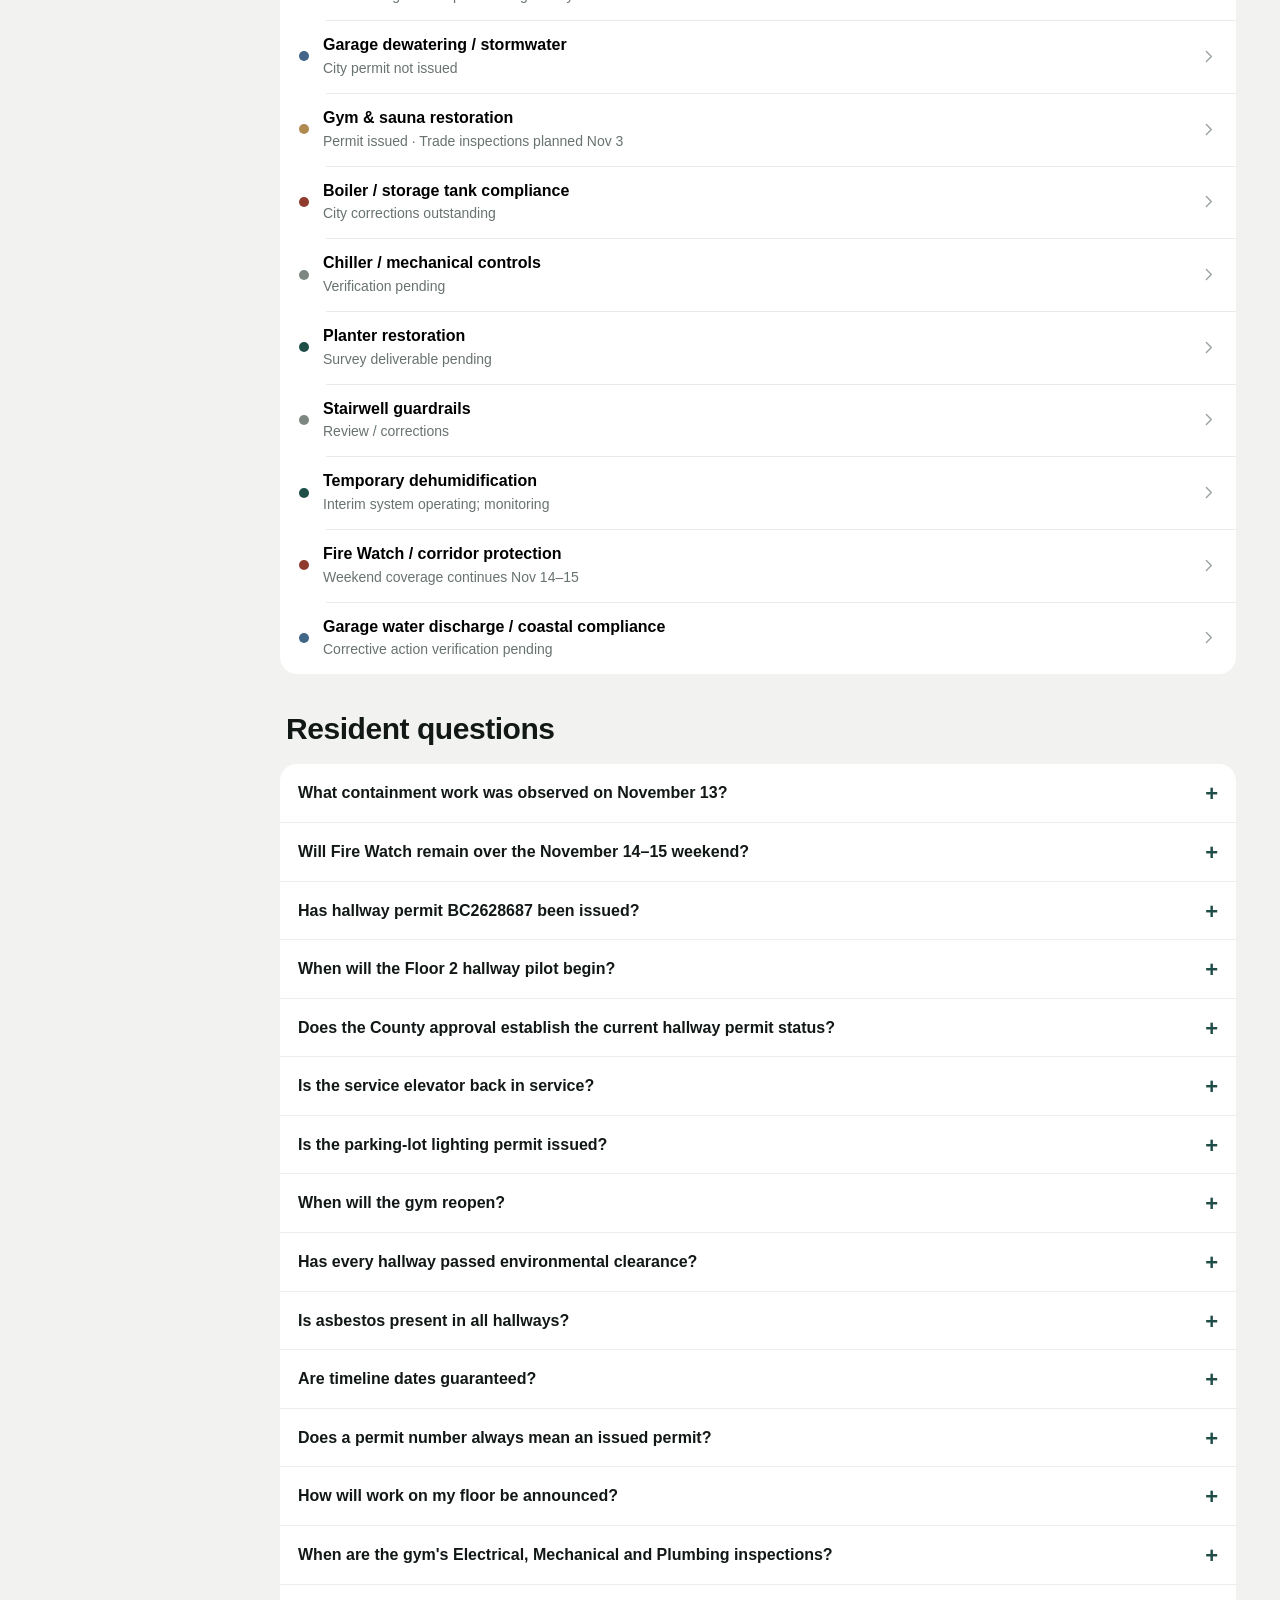
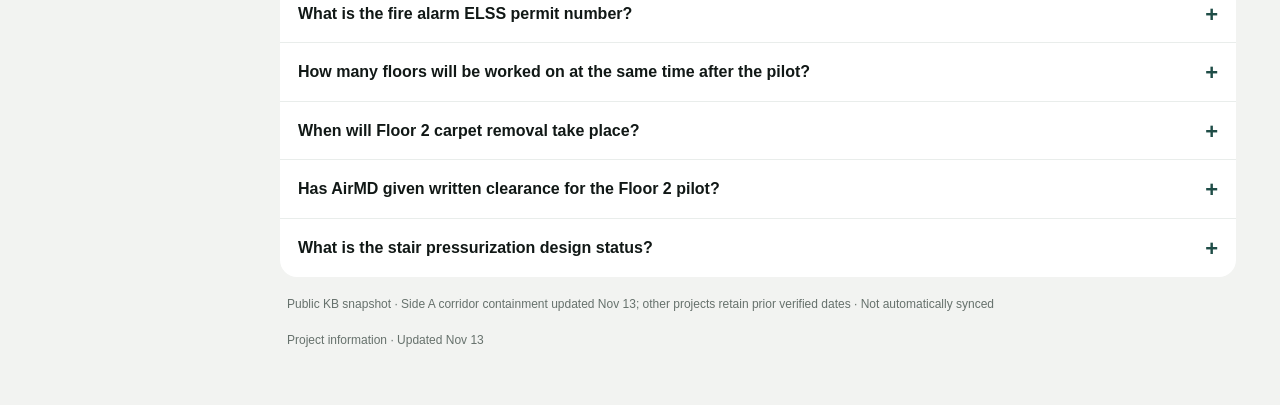
==== commit d9cbc027: "Standardize Air MD naming in resident-facing updates" ====
--- a/index.html
+++ b/index.html
@@ -92,7 +92,7 @@
 <main id="main" tabindex="-1">
 <section id="tab-updates" class="screen current" data-tab="updates" aria-labelledby="heading-updates">
 <h1 id="heading-updates" data-t="updates">Updates</h1>
-<div class="feature-card" id="featured"><div class="feature-meta"><span data-t="latest">LATEST</span><time id="featureDate">Nov 13</time></div><h2 id="featureTitle">Hallway update · Floor 2 Side A containment installed</h2><p id="featureBody">Containment installed on Floor 2 Side A; nearly complete but still partial on Floor 3 Side A. RMD visit and carpet removal are anticipated the week of November 16. Fire Watch continues November 14–15. Access details remain subject to Management confirmation.</p></div>
+<div class="feature-card" id="featured"><div class="feature-meta"><span data-t="latest">LATEST</span><time id="featureDate">Nov 13</time></div><h2 id="featureTitle">Hallway update · Floor 2 Side A containment installed</h2><p id="featureBody">Containment installed on Floor 2 Side A; nearly complete but still partial on Floor 3 Side A. Air MD visit and carpet removal are anticipated the week of November 16. Fire Watch continues November 14–15. Access details remain subject to Management confirmation.</p></div>
 <h2 class="section-heading" data-t="recent">Recent</h2>
 <div class="group-list" id="recentList" aria-live="polite"><div class="empty">Loading current project updates…</div></div>
 <h2 class="section-heading" data-t="allprojects">All project updates</h2>
@@ -143,7 +143,7 @@
     <div id="residentRemediationLabel" style="margin-top:12px;font-weight:700">Hallway remediation</div>
     <p id="residentRemediationText" style="margin:4px 0 12px;color:#53645d;font-size:14px">Two-week pilot on Floor 2 only; November 9 is a tentative start, not proof work began.</p>
     <div id="residentDrywallLabel" style="font-weight:700">Drywall reconstruction</div>
-    <p id="residentDrywallText" style="margin:4px 0 12px;color:#53645d;font-size:14px">Follows written AirMD area clearance and required inspections; no start date confirmed.</p>
+    <p id="residentDrywallText" style="margin:4px 0 12px;color:#53645d;font-size:14px">Follows written Air MD area clearance and required inspections; no start date confirmed.</p>
     <div id="residentFinishLabel" style="font-weight:700">Finishing and painting</div>
     <p id="residentFinishText" style="margin:4px 0;color:#53645d;font-size:14px">To be scheduled after verified releases and reconstruction.</p>
   </div>
@@ -157,7 +157,7 @@
  <div class="ms-controls"><label>Window <select id="msWindow"><option value="12">12 weeks</option><option value="26" selected>26 weeks</option><option value="52">52 weeks</option></select></label><span>W1 = Oct 26–Nov 1 · Floor 2 target begins W3; other starts TBD</span></div>
  <div id="msContent" aria-live="polite"></div>
  <div class="ms-key"><span><i style="background:#b58b48"></i> Pilot / calibration</span><span><i style="background:#23564c"></i> Field production</span><span><i style="background:#d7dcd9"></i> Not scheduled</span></div>
- <p class="ms-disclaimer">Preliminary planning schedule, not a guaranteed construction calendar. Only the two-week Floor 2 pilot has a target start (November 9), conditional on contractor and Management release, access, Fire Watch and environmental controls. The issued corridor permit does not itself establish work commencement. The team will review production and AirMD clearance before assigning any dates to other floors; no automatic three-floor rollout is approved. All other workstreams and durations remain subject to their own permits and verification.</p>
+ <p class="ms-disclaimer">Preliminary planning schedule, not a guaranteed construction calendar. Only the two-week Floor 2 pilot has a target start (November 9), conditional on contractor and Management release, access, Fire Watch and environmental controls. The issued corridor permit does not itself establish work commencement. The team will review production and Air MD clearance before assigning any dates to other floors; no automatic three-floor rollout is approved. All other workstreams and durations remain subject to their own permits and verification.</p>
 </div>
 <div class="segmented" id="scheduleSegment" role="tablist" aria-label="Schedule view"><button class="active" data-schedule="timeline" type="button" role="tab" aria-selected="true" data-t="timeline">Timeline</button><button data-schedule="milestones" type="button" role="tab" aria-selected="false" data-t="milestones">Milestones</button></div>
 <div id="timelinePanel"><div class="timeline-card"><div class="timeline-scroll"><div class="timeline-grid" id="timelineGrid"></div></div><div class="timeline-legend"><span><b class="legend-dot issued"></b><span data-t="permitissued">Permit issued</span></span><span><b class="legend-dot review"></b><span data-t="permitreview">Permit in review</span></span><span><b class="legend-dot notfiled"></b><span data-t="permitnotfiled">Not filed</span></span><span><i class="legend-today"></i><span data-t="today">Today</span></span><span><b class="legend-dot pilot" style="background:#b58b48"></b><span id="pilotLegendText">Floor 2 pilot · tentative</span></span></div></div></div>
@@ -199,8 +199,8 @@
 let saved;try{saved=localStorage.getItem('collinsResidentFloor')}catch(e){}
 if(saved&&Array.from(select.options).some(o=>o.value===saved))select.value=saved;
 const copy={
-en:{kicker:'HALLWAY RESTORATION · RESIDENT INFORMATION',title:'Your floor schedule',intro:'Select a floor for documented status and conditional next steps.',select:'Select floor',floor:'Floor',penthouse:'Penthouse',pilot:'Two-week pilot planned · start not confirmed',other:'Awaiting Floor 2 pilot results · no confirmed start',remediation:'Hallway remediation',drywall:'Drywall reconstruction',finishing:'Finishing and painting',r2:'Floor 2 only: two-week pilot targeting November 9, subject to workfront readiness, Fire Watch and Management authorization.',ro:'No new selective drywall work date is confirmed for this floor. Later groups are conditional on the Floor 2 pilot, clearances, staffing and Fire/AHJ requirements.',d2:'AirMD sampling alone is not written clearance. Reconstruction follows area-specific written release, applicable inspections and safety requirements.',do:'Not scheduled. Future drywall work will be sequenced only after Floor 2 pilot results and required releases.',f2:'Finishing will follow completed and approved drywall work; no final finish date is confirmed.',fo:'Not scheduled for this floor.',n2:'<strong>Resident notice:</strong> Floor 2 carpet removal is tentatively targeted for Thursday, November 12, not the beginning of the week. Management will provide at least 48 hours’ notice of any access window. Contact Management for essential access; emergency egress must remain open.',no:'<strong>Resident notice:</strong> Management will announce any floor-specific start dates and access requirements when confirmed. No automatic start is scheduled for Floors 3–PH.'},
-es:{kicker:'RESTAURACIÓN DE PASILLOS · INFORMACIÓN PARA RESIDENTES',title:'Cronograma de tu piso',intro:'Selecciona un piso para consultar el estado documentado y próximos pasos sujetos a confirmación.',select:'Seleccionar piso',floor:'Piso',penthouse:'Penthouse',pilot:'Piloto de dos semanas previsto · inicio sin confirmar',other:'A la espera del piloto del piso 2 · sin fecha confirmada',remediation:'Remediación de pasillos',drywall:'Reconstrucción de drywall',finishing:'Acabados y pintura',r2:'Solo piso 2: piloto de dos semanas con objetivo de inicio el 9 de noviembre, sujeto a preparación, Fire Watch y autorización de Administración.',ro:'No hay fecha confirmada de nueva demolición selectiva en este piso. Los grupos siguientes dependen del piloto, liberaciones, personal y Bomberos/AHJ.',d2:'El muestreo de AirMD no equivale a liberación escrita. La reconstrucción requiere autorización escrita por área, inspecciones y seguridad.',do:'Sin programar. La secuencia se definirá después de los resultados del piloto y liberaciones necesarias.',f2:'Los acabados siguen al drywall terminado y aprobado; no hay fecha final confirmada.',fo:'Sin programación para este piso.',n2:'<strong>Aviso para residentes:</strong> El retiro de alfombra del piso 2 está previsto tentativamente para el jueves 12 de noviembre, no para el inicio de la semana. Administración confirmará cualquier ventana de acceso con al menos 48 horas. Contacte con Administración para acceso esencial; las salidas de emergencia permanecerán disponibles.',no:'<strong>Aviso para residentes:</strong> Administración comunicará las fechas por piso y requisitos de acceso cuando se confirmen. No hay inicio automático para pisos 3–PH.'}
+en:{kicker:'HALLWAY RESTORATION · RESIDENT INFORMATION',title:'Your floor schedule',intro:'Select a floor for documented status and conditional next steps.',select:'Select floor',floor:'Floor',penthouse:'Penthouse',pilot:'Two-week pilot planned · start not confirmed',other:'Awaiting Floor 2 pilot results · no confirmed start',remediation:'Hallway remediation',drywall:'Drywall reconstruction',finishing:'Finishing and painting',r2:'Floor 2 only: two-week pilot targeting November 9, subject to workfront readiness, Fire Watch and Management authorization.',ro:'No new selective drywall work date is confirmed for this floor. Later groups are conditional on the Floor 2 pilot, clearances, staffing and Fire/AHJ requirements.',d2:'Air MD sampling alone is not written clearance. Reconstruction follows area-specific written release, applicable inspections and safety requirements.',do:'Not scheduled. Future drywall work will be sequenced only after Floor 2 pilot results and required releases.',f2:'Finishing will follow completed and approved drywall work; no final finish date is confirmed.',fo:'Not scheduled for this floor.',n2:'<strong>Resident notice:</strong> Floor 2 carpet removal is tentatively targeted for Thursday, November 12, not the beginning of the week. Management will provide at least 48 hours’ notice of any access window. Contact Management for essential access; emergency egress must remain open.',no:'<strong>Resident notice:</strong> Management will announce any floor-specific start dates and access requirements when confirmed. No automatic start is scheduled for Floors 3–PH.'},
+es:{kicker:'RESTAURACIÓN DE PASILLOS · INFORMACIÓN PARA RESIDENTES',title:'Cronograma de tu piso',intro:'Selecciona un piso para consultar el estado documentado y próximos pasos sujetos a confirmación.',select:'Seleccionar piso',floor:'Piso',penthouse:'Penthouse',pilot:'Piloto de dos semanas previsto · inicio sin confirmar',other:'A la espera del piloto del piso 2 · sin fecha confirmada',remediation:'Remediación de pasillos',drywall:'Reconstrucción de drywall',finishing:'Acabados y pintura',r2:'Solo piso 2: piloto de dos semanas con objetivo de inicio el 9 de noviembre, sujeto a preparación, Fire Watch y autorización de Administración.',ro:'No hay fecha confirmada de nueva demolición selectiva en este piso. Los grupos siguientes dependen del piloto, liberaciones, personal y Bomberos/AHJ.',d2:'El muestreo de Air MD no equivale a liberación escrita. La reconstrucción requiere autorización escrita por área, inspecciones y seguridad.',do:'Sin programar. La secuencia se definirá después de los resultados del piloto y liberaciones necesarias.',f2:'Los acabados siguen al drywall terminado y aprobado; no hay fecha final confirmada.',fo:'Sin programación para este piso.',n2:'<strong>Aviso para residentes:</strong> El retiro de alfombra del piso 2 está previsto tentativamente para el jueves 12 de noviembre, no para el inicio de la semana. Administración confirmará cualquier ventana de acceso con al menos 48 horas. Contacte con Administración para acceso esencial; las salidas de emergencia permanecerán disponibles.',no:'<strong>Aviso para residentes:</strong> Administración comunicará las fechas por piso y requisitos de acceso cuando se confirmen. No hay inicio automático para pisos 3–PH.'}
 };
 function refresh(){
  const lang=document.documentElement.lang==='es'?'es':'en',t=copy[lang],isPilot=select.value==='2';
@@ -221,7 +221,7 @@
 
 const projectDefs=[
 {name:{en:"Hallway · Floor 2 pilot",es:"Pasillos · piloto piso 2"},weeks:2,start:2,statusKey:"Planning",status:{en:"Planned · not started",es:"Previsto · sin iniciar"},rate:{en:"Two-week pilot, November 9 target. Floor 2 only; not a promise of complete clearance or rebuild.",es:"Piloto de dos semanas, inicio objetivo 9 de noviembre. Solo piso 2; no promete clearance ni drywall completo."},permit:"BC2628687 · issued Nov 6",pilot:true},
-{name:{en:"Other floors · hallway work",es:"Otros pisos · trabajos de pasillos"},weeks:null,start:null,statusKey:"Planning",status:{en:"Awaiting Floor 2 results",es:"Pendiente de resultados del piso 2"},rate:{en:"Possible groups of three simultaneous floors only after pilot productivity, AirMD and Fire/AHJ controls. Dates TBD.",es:"Posibles grupos de tres pisos simultáneos solo tras evaluar piloto, AirMD y condiciones de Bomberos/AHJ. Fechas por definir."},permit:"BC2628687 · issued Nov 6",pilot:false},
+{name:{en:"Other floors · hallway work",es:"Otros pisos · trabajos de pasillos"},weeks:null,start:null,statusKey:"Planning",status:{en:"Awaiting Floor 2 results",es:"Pendiente de resultados del piso 2"},rate:{en:"Possible groups of three simultaneous floors only after pilot productivity, Air MD and Fire/AHJ controls. Dates TBD.",es:"Posibles grupos de tres pisos simultáneos solo tras evaluar piloto, Air MD y condiciones de Bomberos/AHJ. Fechas por definir."},permit:"BC2628687 · issued Nov 6",pilot:false},
 {name:{en:"Fire Sprinkler · ELSS",es:"Rociadores · ELSS"},weeks:null,start:null,statusKey:"Permitting",status:{en:"City corrections",es:"Correcciones de la Ciudad"},rate:{en:"FP0826-7612 remains subject to City approval; field rollout cannot be assigned from an expired target.",es:"FP0826-7612 pendiente de aprobación municipal; sin inicio programado confirmado."},permit:"FP0826-7612 · not verified issued",pilot:false},
 {name:{en:"Fire Alarm · ELSS",es:"Alarma de incendios · ELSS"},weeks:null,start:null,statusKey:"Permitting",status:{en:"Application reference received",es:"Referencia de solicitud recibida"},rate:{en:"Sciens provided FP1126-7824; City review, master linkage and permit issuance remain unverified.",es:"Sciens proporcionó FP1126-7824; revisión, vínculo master y emisión sin verificar."},permit:"FP1126-7824 · status unverified",pilot:false},
 {name:{en:"Smoke Enclosure Doors",es:"Puertas de contención de humo"},weeks:null,start:null,statusKey:"Permitting",status:{en:"Coordinated drawings pending",es:"Planos coordinados pendientes"},rate:{en:"Door installation start is not confirmed pending design and permit.",es:"No hay inicio confirmado de instalación; faltan diseño y permiso."},permit:"Permit not confirmed",pilot:false},
@@ -249,7 +249,7 @@
   "source": "Updated November 13, 2026 from live project KB and user's direct Friday field observations; prior November 6 permit record remains valid. This is a dated snapshot, not a live sync.",
   "asOf": "2026-11-13",
   "isLiveSync": false,
-  "notice": "Resident-safe source snapshot as of November 13, 2026. Corridor Side A containment status is from on-site observation; RMD visit and carpet removal remain planned for next week. Official access notices come from Building Management. No direct live Google Drive or City portal sync.",
+  "notice": "Resident-safe source snapshot as of November 13, 2026. Corridor Side A containment status is from on-site observation; Air MD visit and carpet removal remain planned for next week. Official access notices come from Building Management. No direct live Google Drive or City portal sync.",
   "projects": [
     {
       "id": "corridor",
@@ -266,8 +266,8 @@
         "es": "Confirmado en visita al edificio el viernes 13 de noviembre: se instaló el containment temporal en el piso 2, lado A; en el piso 3, lado A, se cubrió casi todo el sector, pero aún no está completo. El permiso municipal BC2628687 fue emitido el 6 de noviembre. Esto no significa que estén completos el retiro de alfombra, la demolición de drywall, la liberación ambiental o la reconstrucción de paredes resistentes al fuego. El piloto de aproximadamente dos semanas del piso 2 depende de resultados y medidas de seguridad; no hay nuevos grupos de pisos autorizados."
       },
       "next": {
-        "en": "During November 16–20, an RMD site visit and corridor carpet removal are anticipated; vendor identity, dates, affected floors and access arrangements still need confirmation. Verify completion of Floor 3 Side A containment. Fire Watch will continue during November 14–15. Management will announce any access requirements.",
-        "es": "Durante el 16 al 20 de noviembre se prevén la visita de RMD y el retiro de alfombra; falta confirmar proveedor, fechas, pisos y accesos. Verificar terminación del containment del piso 3, lado A. El Fire Watch continuará el 14 y 15 de noviembre. La Administración comunicará cualquier requisito de acceso."
+        "en": "During November 16–20, an Air MD site visit and corridor carpet removal are anticipated; visit timing, affected floors and access arrangements still need confirmation. Verify completion of Floor 3 Side A containment. Fire Watch will continue during November 14–15. Management will announce any access requirements.",
+        "es": "Durante el 16 al 20 de noviembre se prevén la visita de Air MD y el retiro de alfombra; falta confirmar fechas, pisos y accesos. Verificar terminación del containment del piso 3, lado A. El Fire Watch continuará el 14 y 15 de noviembre. La Administración comunicará cualquier requisito de acceso."
       },
       "permit": "BC2628687",
       "asOf": "2026-11-13"
@@ -662,8 +662,8 @@
         "es": "¿Todos los pasillos pasaron la evaluación ambiental?"
       },
       "answer": {
-        "en": "No such building-wide clearance has been established. AirMD floor/area-specific verification is a separate required control; limited sample results do not prove all materials or floors are cleared.",
-        "es": "No hay liberación ambiental general confirmada. AirMD verifica sectores específicos; resultados limitados no liberan todos los materiales ni pisos."
+        "en": "No such building-wide clearance has been established. Air MD floor/area-specific verification is a separate required control; limited sample results do not prove all materials or floors are cleared.",
+        "es": "No hay liberación ambiental general confirmada. Air MD verifica sectores específicos; resultados limitados no liberan todos los materiales ni pisos."
       }
     },
     {
@@ -732,8 +732,8 @@
         "es": "¿En cuántos pisos trabajarán al mismo tiempo después del piloto?"
       },
       "answer": {
-        "en": "The team may consider groups of three simultaneous floors after evaluating actual Floor 2 production, AirMD clearance turnaround, staffing, power, inspections and Fire/AHJ conditions. This is conditional, not three floors per week, and no subsequent floor dates or four-floor approval have been established.",
-        "es": "Después de evaluar los rendimientos reales del piso 2, los tiempos de AirMD, personal, energía, inspecciones y condiciones de Bomberos/AHJ, podrían considerarse grupos de tres pisos simultáneos. Es una posibilidad, no tres pisos por semana, y no hay fechas de pisos siguientes ni aprobación de cuatro pisos."
+        "en": "The team may consider groups of three simultaneous floors after evaluating actual Floor 2 production, Air MD clearance turnaround, staffing, power, inspections and Fire/AHJ conditions. This is conditional, not three floors per week, and no subsequent floor dates or four-floor approval have been established.",
+        "es": "Después de evaluar los rendimientos reales del piso 2, los tiempos de Air MD, personal, energía, inspecciones y condiciones de Bomberos/AHJ, podrían considerarse grupos de tres pisos simultáneos. Es una posibilidad, no tres pisos por semana, y no hay fechas de pisos siguientes ni aprobación de cuatro pisos."
       }
     },
     {
@@ -742,14 +742,14 @@
         "es": "¿Cuándo retirarán la alfombra del piso 2?"
       },
       "answer": {
-        "en": "The earlier November 12 target was tentative and is superseded. Carpet removal is now anticipated during November 16–20, 2026, with exact start date and affected areas to be confirmed by Building Management. A visit by RMD is also anticipated that week. Removal has not been confirmed completed.",
-        "es": "La fecha anterior del 12 de noviembre era tentativa y ha quedado sustituida. Ahora se prevé el retiro de alfombra durante el 16 al 20 de noviembre de 2026, con fecha y áreas por confirmar por Administración. También se prevé una visita de RMD. No se ha confirmado que el retiro esté completado."
-      }
-    },
-    {
-      "question": {
-        "en": "Has AirMD given written clearance for the Floor 2 pilot?",
-        "es": "¿AirMD entregó liberación escrita para el piloto del piso 2?"
+        "en": "The earlier November 12 target was tentative and is superseded. Carpet removal is now anticipated during November 16–20, 2026, with exact start date and affected areas to be confirmed by Building Management. A visit by Air MD is also anticipated that week. Removal has not been confirmed completed.",
+        "es": "La fecha anterior del 12 de noviembre era tentativa y ha quedado sustituida. Ahora se prevé el retiro de alfombra durante el 16 al 20 de noviembre de 2026, con fecha y áreas por confirmar por Administración. También se prevé una visita de Air MD. No se ha confirmado que el retiro esté completado."
+      }
+    },
+    {
+      "question": {
+        "en": "Has Air MD given written clearance for the Floor 2 pilot?",
+        "es": "¿Air MD entregó liberación escrita para el piloto del piso 2?"
       },
       "answer": {
         "en": "No written pilot clearance is confirmed. A planned sampling visit or sample collection does not constitute a written pass. Drywall reconstruction for an identified area depends on the written release and applicable inspections and safety conditions.",
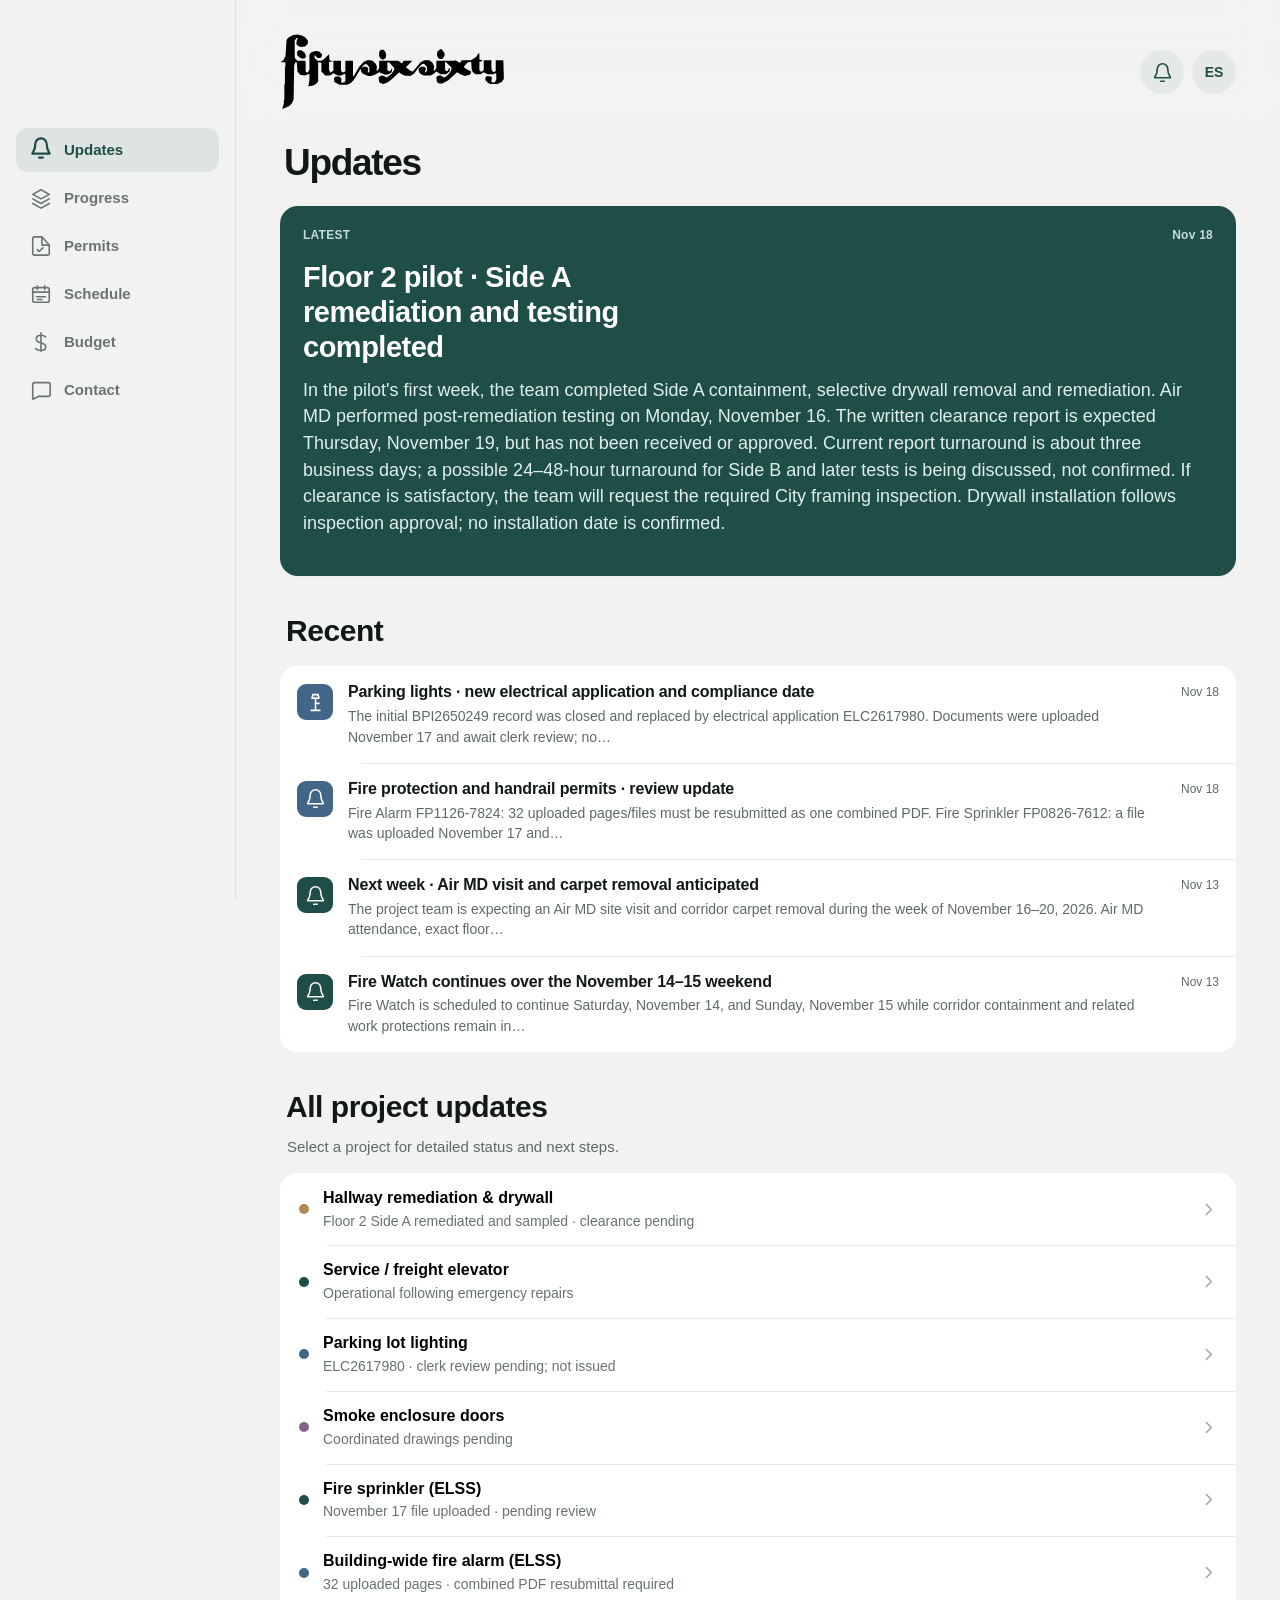
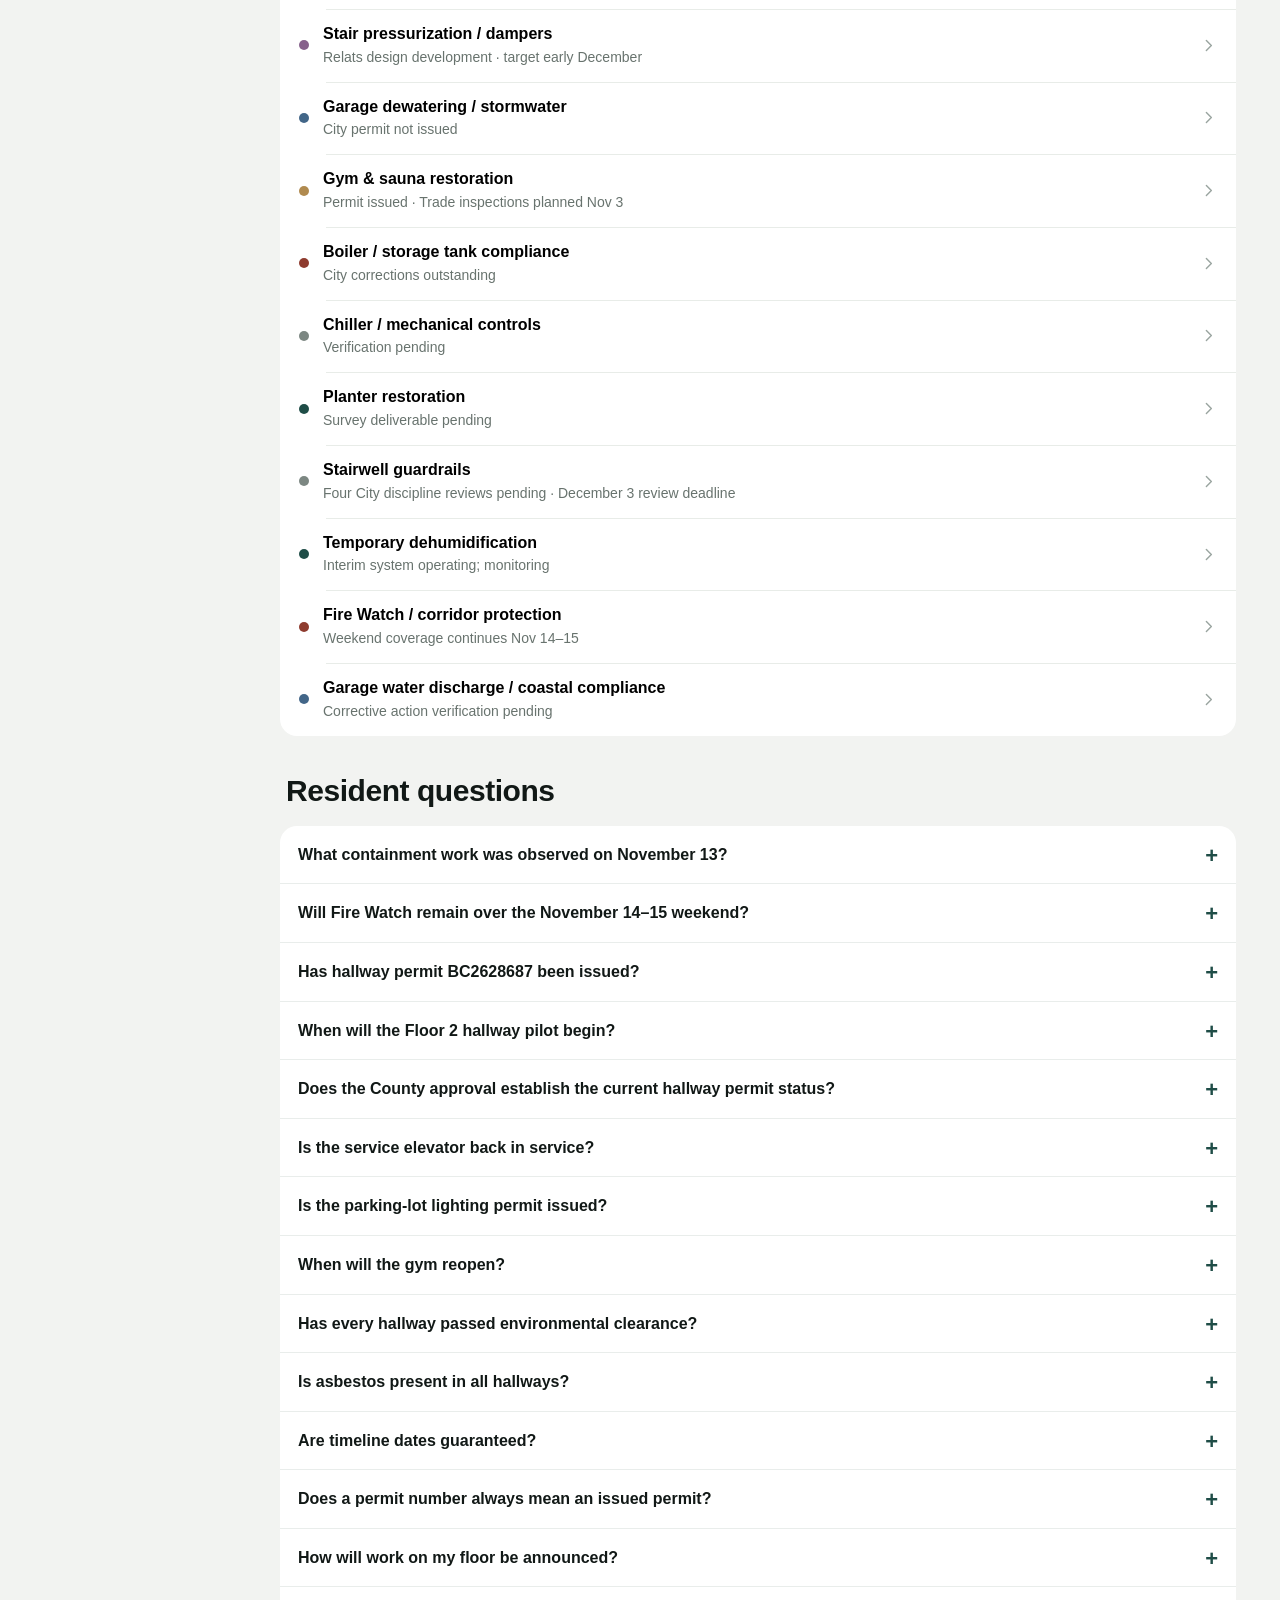
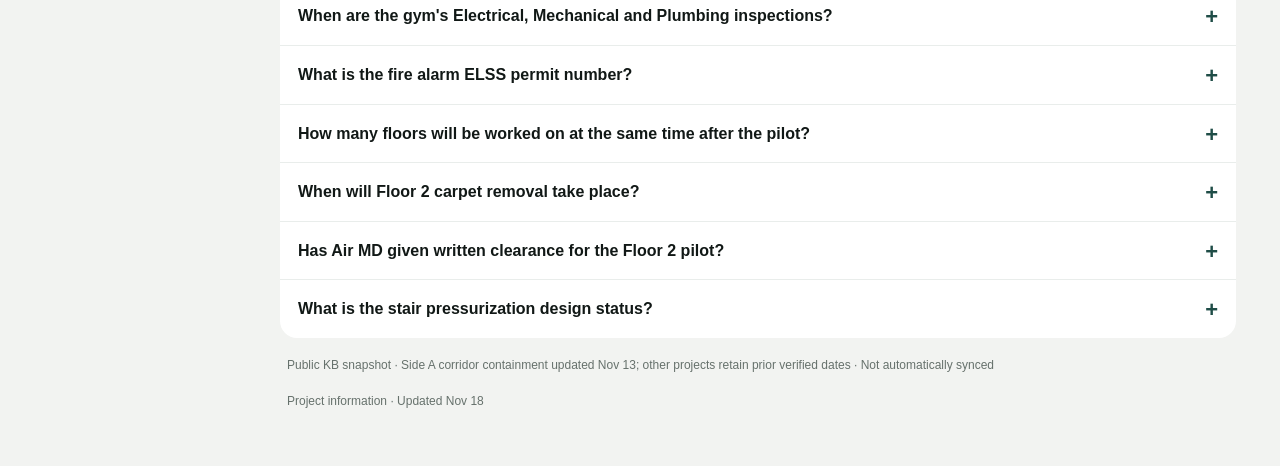
==== commit 8eecc2fe: "Update resident pilot and permit notices; retire Drawings UI" ====
--- a/index.html
+++ b/index.html
@@ -8,7 +8,7 @@
 <link rel="manifest" href="./manifest.webmanifest"><link rel="icon" href="./icons/icon-192.png">
 <link rel="apple-touch-icon" href="./icons/apple-touch-icon.png">
 <link rel="stylesheet" href="./assets/resident-ios.css?v=20261029-android-reference17">
-<script src="./assets/resident-ios.js?v=20261113-sidea-containment-firewatch-v13" defer></script>
+<script src="./assets/resident-ios.js?v=20261118-pilot-and-permit-updates-v14" defer></script>
 <title>5660 Collins · Resident Progress</title>
 <style>
 #tab-schedule #scheduleSegment,#tab-schedule #timelinePanel,#tab-schedule #milestonePanel,#tab-schedule>.quiet-foot{display:none!important}
@@ -92,7 +92,7 @@
 <main id="main" tabindex="-1">
 <section id="tab-updates" class="screen current" data-tab="updates" aria-labelledby="heading-updates">
 <h1 id="heading-updates" data-t="updates">Updates</h1>
-<div class="feature-card" id="featured"><div class="feature-meta"><span data-t="latest">LATEST</span><time id="featureDate">Nov 13</time></div><h2 id="featureTitle">Hallway update · Floor 2 Side A containment installed</h2><p id="featureBody">Containment installed on Floor 2 Side A; nearly complete but still partial on Floor 3 Side A. Air MD visit and carpet removal are anticipated the week of November 16. Fire Watch continues November 14–15. Access details remain subject to Management confirmation.</p></div>
+<div class="feature-card" id="featured"><div class="feature-meta"><span data-t="latest">LATEST</span><time id="featureDate">Nov 18</time></div><h2 id="featureTitle">Floor 2 pilot · Side A remediation and testing completed</h2><p id="featureBody">Side A containment, drywall removal and remediation were completed; Air MD tested November 16. Written clearance is expected November 19 but remains pending. Framing inspection and its approval must precede drywall installation.</p></div>
 <h2 class="section-heading" data-t="recent">Recent</h2>
 <div class="group-list" id="recentList" aria-live="polite"><div class="empty">Loading current project updates…</div></div>
 <h2 class="section-heading" data-t="allprojects">All project updates</h2>
@@ -100,8 +100,8 @@
 <div class="group-list" id="projectList"><div class="empty">Loading project information…</div></div>
 <h2 class="section-heading" data-t="questions">Resident questions</h2>
 <div class="group-list faq-list" id="faqList"></div>
-<p class="quiet-foot" id="kbFoot">Resident-safe KB snapshot · Nov 13, 2026 · Not a live City or Google Drive feed.</p>
-<p class="quiet-foot" id="updateFoot">Project information · Updated Nov 13, 2026</p>
+<p class="quiet-foot" id="kbFoot">Resident-safe KB snapshot · Nov 18, 2026 · Not a live City or Google Drive feed.</p>
+<p class="quiet-foot" id="updateFoot">Project information · Updated Nov 18, 2026</p>
 </section>
 <section id="tab-progress" class="screen" data-tab="progress" aria-labelledby="heading-progress" hidden>
 <h1 id="heading-progress" data-t="progress">Progress</h1>
@@ -243,13 +243,14 @@
 }
 root.querySelectorAll("[data-msview]").forEach(b=>b.addEventListener("click",()=>{view=b.dataset.msview;render()}));document.getElementById("msWindow").addEventListener("change",render);window.addEventListener("collins-language-changed",render);render();
 })();
-</script><script type="application/json" id="residentKBBackup">{
+</script><script type="application/json" id="residentKBBackup">
+{
   "schemaVersion": 1,
-  "version": "20261113-sidea-containment-firewatch-v13",
-  "source": "Updated November 13, 2026 from live project KB and user's direct Friday field observations; prior November 6 permit record remains valid. This is a dated snapshot, not a live sync.",
-  "asOf": "2026-11-13",
+  "version": "20261118-pilot-and-permit-updates-v14",
+  "source": "November 18, 2026 Project Manager field and City-permitting coordination reports; prior November 6 issued corridor permit remains valid. This is a dated resident-safe snapshot, not a live Google Drive or City portal sync.",
+  "asOf": "2026-11-18",
   "isLiveSync": false,
-  "notice": "Resident-safe source snapshot as of November 13, 2026. Corridor Side A containment status is from on-site observation; Air MD visit and carpet removal remain planned for next week. Official access notices come from Building Management. No direct live Google Drive or City portal sync.",
+  "notice": "Resident-safe update as of November 18, 2026. Floor 2 Side A remediation and November 16 Air MD post-remediation testing were reported completed; written clearance and City framing inspection remain pending. Parking and ELSS application reviews are not issued permits. Management provides formal access notices. No live Google Drive or City portal sync.",
   "projects": [
     {
       "id": "corridor",
@@ -258,19 +259,19 @@
         "es": "Remediación y drywall de pasillos"
       },
       "status": {
-        "en": "Floor 2 Side A contained · Floor 3 Side A nearly contained",
-        "es": "Piso 2 lado A con containment · piso 3 lado A casi terminado"
-      },
-      "summary": {
-        "en": "Confirmed on site Friday, November 13: temporary containment was installed on Floor 2, Side A; on Floor 3, Side A, installation covered most of that side but was still partial. City selective corridor permit BC2628687 was issued November 6. This is not proof that carpet removal, drywall demolition, environmental clearance or rated-wall restoration has been completed. The approximately two-week Floor 2 pilot remains subject to field measurement and safety/inspection controls; future floor groupings are not yet authorized.",
-        "es": "Confirmado en visita al edificio el viernes 13 de noviembre: se instaló el containment temporal en el piso 2, lado A; en el piso 3, lado A, se cubrió casi todo el sector, pero aún no está completo. El permiso municipal BC2628687 fue emitido el 6 de noviembre. Esto no significa que estén completos el retiro de alfombra, la demolición de drywall, la liberación ambiental o la reconstrucción de paredes resistentes al fuego. El piloto de aproximadamente dos semanas del piso 2 depende de resultados y medidas de seguridad; no hay nuevos grupos de pisos autorizados."
-      },
-      "next": {
-        "en": "During November 16–20, an Air MD site visit and corridor carpet removal are anticipated; visit timing, affected floors and access arrangements still need confirmation. Verify completion of Floor 3 Side A containment. Fire Watch will continue during November 14–15. Management will announce any access requirements.",
-        "es": "Durante el 16 al 20 de noviembre se prevén la visita de Air MD y el retiro de alfombra; falta confirmar fechas, pisos y accesos. Verificar terminación del containment del piso 3, lado A. El Fire Watch continuará el 14 y 15 de noviembre. La Administración comunicará cualquier requisito de acceso."
+        "en": "Floor 2 Side A remediated and sampled · clearance pending",
+        "es": "Piso 2 lado A remediado y muestreado · clearance pendiente"
+      },
+      "summary": {
+        "en": "Permit BC2628687 was issued November 6. During the first week of the Floor 2 pilot, Side A containment, selective drywall removal and remediation were completed. Air MD performed post-remediation testing Monday, November 16. Written clearance is expected Thursday, November 19, but remains pending. Earlier Floor 3 Side A containment was reported nearly complete November 13 without a later completion update. No other floor rollout is confirmed.",
+        "es": "El permiso BC2628687 se emitió el 6 de noviembre. En la primera semana del piloto del piso 2 se completaron el containment, retiro selectivo del drywall y remediación del lado A. Air MD realizó el post-remediation test el lunes 16 de noviembre. Se espera el clearance escrito el jueves 19, aún pendiente. El containment del lado A del piso 3 se reportó casi completo el 13, sin confirmación posterior. No hay expansión confirmada a otros pisos."
+      },
+      "next": {
+        "en": "Review Air MD's area-specific written clearance. Current turnaround is about three business days; possible 24–48-hour service for Side B and later tests is under discussion, not confirmed. If clearance is satisfactory, request the City framing inspection; install drywall only after its approval. Confirm Side B work and resident access separately through Management.",
+        "es": "Revisar el clearance escrito de Air MD por sector. La entrega actual es de unos tres días hábiles; se conversa reducirla a 24–48 horas para el lado B y pruebas posteriores, sin confirmar. Si es satisfactorio, solicitar inspección municipal de framing; instalar drywall solo después de aprobarla. Confirmar por separado el trabajo del lado B y accesos con Administración."
       },
       "permit": "BC2628687",
-      "asOf": "2026-11-13"
+      "asOf": "2026-11-18"
     },
     {
       "id": "elevator",
@@ -299,18 +300,18 @@
         "es": "Iluminación del estacionamiento"
       },
       "status": {
-        "en": "Initial application; not issued",
-        "es": "Solicitud inicial; no emitido"
-      },
-      "summary": {
-        "en": "On October 27 the City registered BPI2650249 in INITIAL status. Scope: 9 new 12-foot parking poles and 7 wall-mounted exterior fixtures. This is a process-initiation record, not an electrical construction permit. The lighting code case remains open pending resolution.",
-        "es": "El 27 de octubre la Ciudad registró BPI2650249 en estado INITIAL. Alcance: 9 postes de 12 pies y 7 luminarias exteriores de pared. Es un inicio de trámite, no un permiso eléctrico emitido. El caso de infracción sigue pendiente."
-      },
-      "next": {
-        "en": "Complete the subsequent electrical permit documentation and City review. Installation is estimated to require about three weeks after permit issuance and field mobilization.",
-        "es": "Completar documentación eléctrica y revisión municipal. La instalación se estima en unas tres semanas después del permiso y la movilización."
-      },
-      "permit": "BPI2650249"
+        "en": "ELC2617980 · clerk review pending; not issued",
+        "es": "ELC2617980 · revisión de clerks pendiente; no emitido"
+      },
+      "summary": {
+        "en": "BPI2650249 was closed and replaced by electrical application ELC2617980. Files were uploaded November 17, awaiting clerk review, not issuance. The project team reports a March 17, 2027 compliance deadline for Special Magistrate case SMB2026-04192; compliance requires an issued electrical permit and final inspection. The written hearing record remains to be verified.",
+        "es": "BPI2650249 se cerró y fue sustituido por la solicitud eléctrica ELC2617980. Los archivos se subieron el 17 de noviembre y esperan revisión de clerks; el permiso no está emitido. El equipo informa plazo de cumplimiento hasta el 17 de marzo de 2027 para el caso SMB2026-04192; se requiere permiso emitido e inspección final. Falta verificar el acta escrita."
+      },
+      "next": {
+        "en": "Obtain clerk intake acceptance, complete reviews and issuance, then perform work and final inspection well before March 17. Approximately three weeks of field work after issuance is only a planning estimate.",
+        "es": "Obtener aceptación de clerks, completar revisiones y emisión, ejecutar el trabajo e inspección final antes del 17 de marzo. Las tres semanas de obra después del permiso son solo un estimado."
+      },
+      "permit": "ELC2617980"
     },
     {
       "id": "doors",
@@ -339,16 +340,16 @@
         "es": "Rociadores contra incendio (ELSS)"
       },
       "status": {
-        "en": "City plan review / corrections",
-        "es": "Revisión municipal / correcciones"
-      },
-      "summary": {
-        "en": "Application FP0826-7612 was filed August 31. The September 23 fire-pump flow test was supplied for review. City review and correction coordination continued October 27; no issued sprinkler permit was confirmed.",
-        "es": "La solicitud FP0826-7612 se presentó el 31 de agosto. La prueba de caudal del 23 de septiembre fue enviada para revisión. Al 27 de octubre seguían las correcciones; no había permiso emitido confirmado."
-      },
-      "next": {
-        "en": "October 30 was a contractor target for possible permit release, subject to City approval; confirm actual review and issuance.",
-        "es": "El 30 de octubre era una fecha tentativa del contratista, sujeta a la Ciudad; confirmar revisión y emisión."
+        "en": "November 17 file uploaded · pending review",
+        "es": "Archivo subido el 17 de noviembre · revisión pendiente"
+      },
+      "summary": {
+        "en": "Fire Sprinkler FP0826-7612 received an additional uploaded file on November 17; City review is pending. No permit issuance is confirmed.",
+        "es": "Para Fire Sprinkler FP0826-7612 se subió un archivo adicional el 17 de noviembre; sigue pendiente de revisión de la Ciudad. No se confirma emisión del permiso."
+      },
+      "next": {
+        "en": "Verify City review results, outstanding corrections and next resubmittal/issuance requirements.",
+        "es": "Verificar resultados de revisión, correcciones y siguientes requisitos para radicación y emisión."
       },
       "permit": "FP0826-7612"
     },
@@ -359,16 +360,16 @@
         "es": "Alarma de incendio general (ELSS)"
       },
       "status": {
-        "en": "Application reference received · City status unverified",
-        "es": "Número de solicitud recibido · estado municipal por verificar"
-      },
-      "summary": {
-        "en": "Sciens supplied the building-wide ELSS fire alarm application reference FP1126-7824 on November 3. The City filing receipt, review outcomes, master permit association and permit issuance have not been verified. The building-wide system is separate from the gym/Genset scope and sprinkler permit FP0826-7612.",
-        "es": "Sciens proporcionó la referencia de solicitud FP1126-7824 para la alarma ELSS del edificio el 3 de noviembre. Aún no se han verificado el comprobante municipal, los resultados de revisión, la vinculación al master permit ni la emisión. Este alcance es distinto al gimnasio/Genset y al permiso de rociadores FP0826-7612."
-      },
-      "next": {
-        "en": "Obtain City application receipt, review status, corrections and master-trade association from Sciens.",
-        "es": "Solicitar a Sciens el comprobante municipal, estado de revisión, correcciones y vinculación al master permit."
+        "en": "32 uploaded pages · combined PDF resubmittal required",
+        "es": "32 páginas subidas · resubir un solo PDF"
+      },
+      "summary": {
+        "en": "For Fire Alarm FP1126-7824, 32 files/pages are uploaded. City staff requested all pages be resubmitted together as one PDF, not separately. This is a correction request and does not indicate permit approval or issuance.",
+        "es": "Para Fire Alarm FP1126-7824 se subieron 32 archivos/páginas. La Ciudad pidió volver a subir todas las páginas juntas en un único PDF, no separadas. Es una corrección y no significa que el permiso esté aprobado o emitido."
+      },
+      "next": {
+        "en": "Ask Sciens to consolidate the complete ordered plan set into one PDF and verify the City accepts the corrected upload.",
+        "es": "Pedir a Sciens consolidar los planos completos en un solo PDF y verificar aceptación de la nueva entrega municipal."
       },
       "permit": "FP1126-7824"
     },
@@ -464,14 +465,14 @@
         "es": "Verificación pendiente"
       },
       "summary": {
-        "en": "Trane and communications vendors were coordinating equipment connectivity. City permit MEC2605440, dated November 10, 2026, authorizes replacement of four 15 HP pumps. This does not verify other chiller electrical, mechanical or controls permits, nor completed inspections.",
-        "es": "Trane y proveedores coordinaban conectividad de equipos. El permiso municipal MEC2605440, fechado el 10 de noviembre de 2026, autoriza reemplazar cuatro bombas de 15 HP. Otros permisos de chiller, eléctricos o de controles e inspecciones siguen sin verificar."
-      },
-      "next": {
-        "en": "Coordinate the City inspections for MEC2605440 and confirm separate controls/communications and trade permit requirements.",
-        "es": "Coordinar inspecciones de MEC2605440 y verificar por separado los permisos y diseños de comunicaciones/controles."
-      },
-      "permit": "MEC2605440 (pumps only)"
+        "en": "Trane and communications vendors were coordinating equipment connectivity. Management reported a chiller-pump permit application but no official City number or receipt was available for independent verification. A completed or issued permit cannot be presumed.",
+        "es": "Trane y proveedores coordinaban conectividad de equipos. Administración reportó una solicitud de permiso para bombas, pero no hay número municipal ni recibo verificado. No se debe presumir permiso emitido."
+      },
+      "next": {
+        "en": "Confirm permit number and official City status; coordinate a single approved controls/communications layout.",
+        "es": "Confirmar número y estado municipal y coordinar un solo diseño aprobado de comunicaciones."
+      },
+      "permit": ""
     },
     {
       "id": "planters",
@@ -500,16 +501,16 @@
         "es": "Barandas de escaleras"
       },
       "status": {
-        "en": "Review / corrections",
-        "es": "Revisión / correcciones"
-      },
-      "summary": {
-        "en": "City record BC2628393 was undergoing comments and special-inspection coordination at the latest documented review; issuance is not confirmed.",
-        "es": "BC2628393 estaba en coordinación de comentarios e inspección especial; la emisión no está confirmada."
-      },
-      "next": {
-        "en": "Confirm corrected structural drawings and current City review status.",
-        "es": "Confirmar planos estructurales corregidos y estado municipal."
+        "en": "Four City discipline reviews pending · December 3 review deadline",
+        "es": "Cuatro revisiones municipales pendientes · fecha límite 3 de diciembre"
+      },
+      "summary": {
+        "en": "Handrail BC2628393 remains in City review. Building, Fire Building, Public Works and Structural are outstanding. The project team reports a December 3, 2026 review deadline; issuance is not confirmed.",
+        "es": "Handrail BC2628393 sigue en revisión municipal. Faltan Building, Fire Building, Public Works y Structural. El equipo reporta fecha límite de revisión el 3 de diciembre de 2026; no se confirma emisión."
+      },
+      "next": {
+        "en": "Leonor will request Building and Structural reviews; verify progress in Fire Building and Public Works before December 3.",
+        "es": "Leonor pedirá las revisiones de Building y Structural; verificar avances de Fire Building y Public Works antes del 3 de diciembre."
       },
       "permit": "BC2628393"
     },
@@ -612,8 +613,8 @@
         "es": "¿Cuándo comenzará el piloto del piso 2?"
       },
       "answer": {
-        "en": "The initial approximately two-week Floor 2 pilot is underway as a containment/workfront preparation phase: by Friday November 13, containment had been installed on Floor 2 Side A. Floor 3 Side A containment was nearly—but not completely—installed. This does not confirm demolition or clearance. Subsequent sequencing remains contingent on field results and Fire/AHJ review.",
-        "es": "El piloto inicial de aproximadamente dos semanas del piso 2 se encuentra en fase de preparación del sector de obra: al viernes 13 de noviembre ya se instaló containment en el lado A del piso 2. En el piso 3, lado A, casi terminó, pero aún estaba parcial. No significa demolición ni liberación ambiental. La secuencia posterior dependerá de resultados y Bomberos/AHJ."
+        "en": "The approximately two-week Floor 2 pilot is underway. In the first week, Side A containment, drywall removal and remediation were completed, followed by Air MD testing November 16. Written clearance is expected November 19 but remains pending. No confirmed drywall installation or upper-floor rollout date exists.",
+        "es": "El piloto de aproximadamente dos semanas del piso 2 está en marcha. En la primera semana se completaron containment, retiro de drywall y remediación del lado A, seguidos de la prueba de Air MD el 16 de noviembre. Se espera el clearance escrito el 19, todavía pendiente. No hay fecha confirmada de instalación de drywall ni expansión a pisos superiores."
       }
     },
     {
@@ -642,8 +643,8 @@
         "es": "¿Ya emitieron el permiso de luces del estacionamiento?"
       },
       "answer": {
-        "en": "No. BPI2650249 is an initial City process record, not an issued construction permit.",
-        "es": "No. BPI2650249 es una solicitud inicial, no un permiso de construcción emitido."
+        "en": "No. Initial BPI2650249 was closed and replaced by electrical application ELC2617980. Files uploaded November 17 await clerk review; the permit remains unissued. The team reports March 17, 2027 as the case SMB2026-04192 compliance deadline, subject to verification of the written hearing record.",
+        "es": "No. El trámite BPI2650249 se cerró y fue sustituido por la solicitud eléctrica ELC2617980. Los archivos subidos el 17 de noviembre esperan revisión; el permiso no está emitido. El equipo reporta el 17 de marzo de 2027 como plazo del caso SMB2026-04192, pendiente de verificar el acta escrita."
       }
     },
     {
@@ -722,8 +723,8 @@
         "es": "¿Cuál es el número del permiso de alarma ELSS?"
       },
       "answer": {
-        "en": "Sciens provided application reference FP1126-7824 on November 3. City review and issuance are still being verified. A reference number alone is not an issued permit.",
-        "es": "Sciens facilitó la referencia FP1126-7824 el 3 de noviembre. El estado de revisión y la emisión municipal siguen pendientes de verificación. Tener un número no significa que el permiso esté emitido."
+        "en": "Fire Alarm FP1126-7824 has 32 uploaded pages/files. City staff requested they be consolidated into a single PDF and resubmitted. Review and permit issuance remain pending.",
+        "es": "Fire Alarm FP1126-7824 tiene 32 páginas/archivos subidos. La Ciudad pidió consolidarlos en un solo PDF y volver a presentarlos. La revisión y emisión siguen pendientes."
       }
     },
     {
@@ -752,8 +753,8 @@
         "es": "¿Air MD entregó liberación escrita para el piloto del piso 2?"
       },
       "answer": {
-        "en": "No written pilot clearance is confirmed. A planned sampling visit or sample collection does not constitute a written pass. Drywall reconstruction for an identified area depends on the written release and applicable inspections and safety conditions.",
-        "es": "No se ha confirmado liberación escrita del piloto. Una visita o toma de muestras prevista no equivale a aprobación escrita. La reconstrucción de un área requiere su liberación escrita y las inspecciones y condiciones de seguridad aplicables."
+        "en": "Air MD completed post-remediation testing in Side A on Monday, November 16. Written clearance is expected Thursday, November 19, but has not been received. If satisfactory, the team will request the City's framing inspection. Drywall will be installed only after the required inspection approval. Faster 24–48-hour clearance turnaround for future tests is under discussion, not confirmed.",
+        "es": "Air MD realizó la prueba post-remediación del lado A el lunes 16 de noviembre. Se espera el clearance escrito el jueves 19, pero no se ha recibido. Si es satisfactorio, se solicitará la inspección municipal de framing. El drywall se instalará solo después de aprobar la inspección. Se analiza entregar futuras pruebas en 24–48 horas, aún sin confirmar."
       }
     },
     {
@@ -767,7 +768,8 @@
       }
     }
   ]
-}</script>
+}
+</script>
 <script>(function(){function init(){const s=document.getElementById('myFloorNumber'),title=document.getElementById('myFloorTitle'),intro=document.getElementById('myFloorIntro');if(!s)return;let initial='19';try{const saved=localStorage.getItem('collins-my-floor');if(saved&&Array.from(s.options).some(o=>o.value===saved))initial=saved}catch(e){}s.value=initial;function update(){const f=s.value,label=f==='PH'?'Penthouse':'Floor '+f;if(title)title.textContent=label;if(intro)intro.textContent=label+' · Corridor and life-safety updates';try{localStorage.setItem('collins-my-floor',f)}catch(e){}const r=document.getElementById('residentFloor');if(r&&Array.from(r.options).some(o=>o.value===f)){r.value=f;r.dispatchEvent(new Event('change',{bubbles:true}))}}s.addEventListener('change',update);update()}if(document.readyState==='loading')document.addEventListener('DOMContentLoaded',init);else init()})();</script><script>(function(){function setup(){const dock=document.getElementById('sequenceMiniDock'),consoleEl=document.querySelector('#tab-progress .floor-play-console'),floor=document.getElementById('myFloorNumber');if(!dock||!consoleEl)return;const map=[['miniBack','sequenceBack'],['miniPlay','sequencePlay'],['miniForward','sequenceForward']];map.forEach(([id,target])=>{document.getElementById(id)?.addEventListener('click',()=>document.getElementById(target)?.click())});function refresh(){const tab=document.getElementById('tab-progress');const visible=tab&&getComputedStyle(tab).display!=='none';const rect=consoleEl.getBoundingClientRect();dock.classList.toggle('visible',!!visible&&rect.bottom<80);const name=floor?.selectedOptions?.[0]?.textContent||'My Floor';document.getElementById('miniFloorLabel').textContent=name}floor?.addEventListener('change',refresh);window.addEventListener('scroll',refresh,{passive:true});document.querySelectorAll('[data-tab],[data-view]').forEach(x=>x.addEventListener('click',()=>requestAnimationFrame(refresh)));refresh()}if(document.readyState==='loading')document.addEventListener('DOMContentLoaded',setup);else setup()})();</script><script>/* Keep the resident floor overview immediately below the architectural plan. */(function(){function align(){var card=document.querySelector('#tab-progress .sequence-card'),overview=document.getElementById('myFloorInfo');if(card&&overview&&overview.parentNode){overview.insertAdjacentElement('afterend',card)}}if(document.readyState==='loading')document.addEventListener('DOMContentLoaded',align);else align()})();</script><script id="planPlaybackWiring">(function(){function init(){var pairs=[['planBack','sequenceBack'],['planPlay','sequencePlay'],['planForward','sequenceForward']];pairs.forEach(function(p){var a=document.getElementById(p[0]),b=document.getElementById(p[1]);if(a&&b)a.addEventListener('click',function(){b.click()})});var range=document.getElementById('sequenceRange'),label=document.getElementById('planWeek'),play=document.getElementById('planPlay'),original=document.getElementById('sequencePlay');function update(){if(range&&label)label.textContent=range.value+' / '+range.max;if(original&&play){var paused=(original.getAttribute('aria-label')||'').toLowerCase().includes('pause');play.textContent=paused?'Ⅱ':'▶';play.setAttribute('aria-label',paused?'Pause construction sequence':'Play construction sequence')}}if(range){range.addEventListener('input',update);new MutationObserver(update).observe(range,{attributes:true,attributeFilter:['value']})}if(original)new MutationObserver(update).observe(original,{attributes:true,attributeFilter:['aria-label']});document.addEventListener('click',function(){requestAnimationFrame(update)});update()}if(document.readyState==='loading')document.addEventListener('DOMContentLoaded',init);else init()})();</script><style>
 #reconstructionFrame{display:none;border:0;width:100%;background:#f2f3f0}
 #tab-progress.has-reconstruction #modelPicture{height:auto!important;min-height:400px}
@@ -900,4 +902,4 @@
  .bottom-tabs .nav-item.active{background:rgba(255,255,255,.08)}
 }
 </style>
-</body></html>+</body></html>
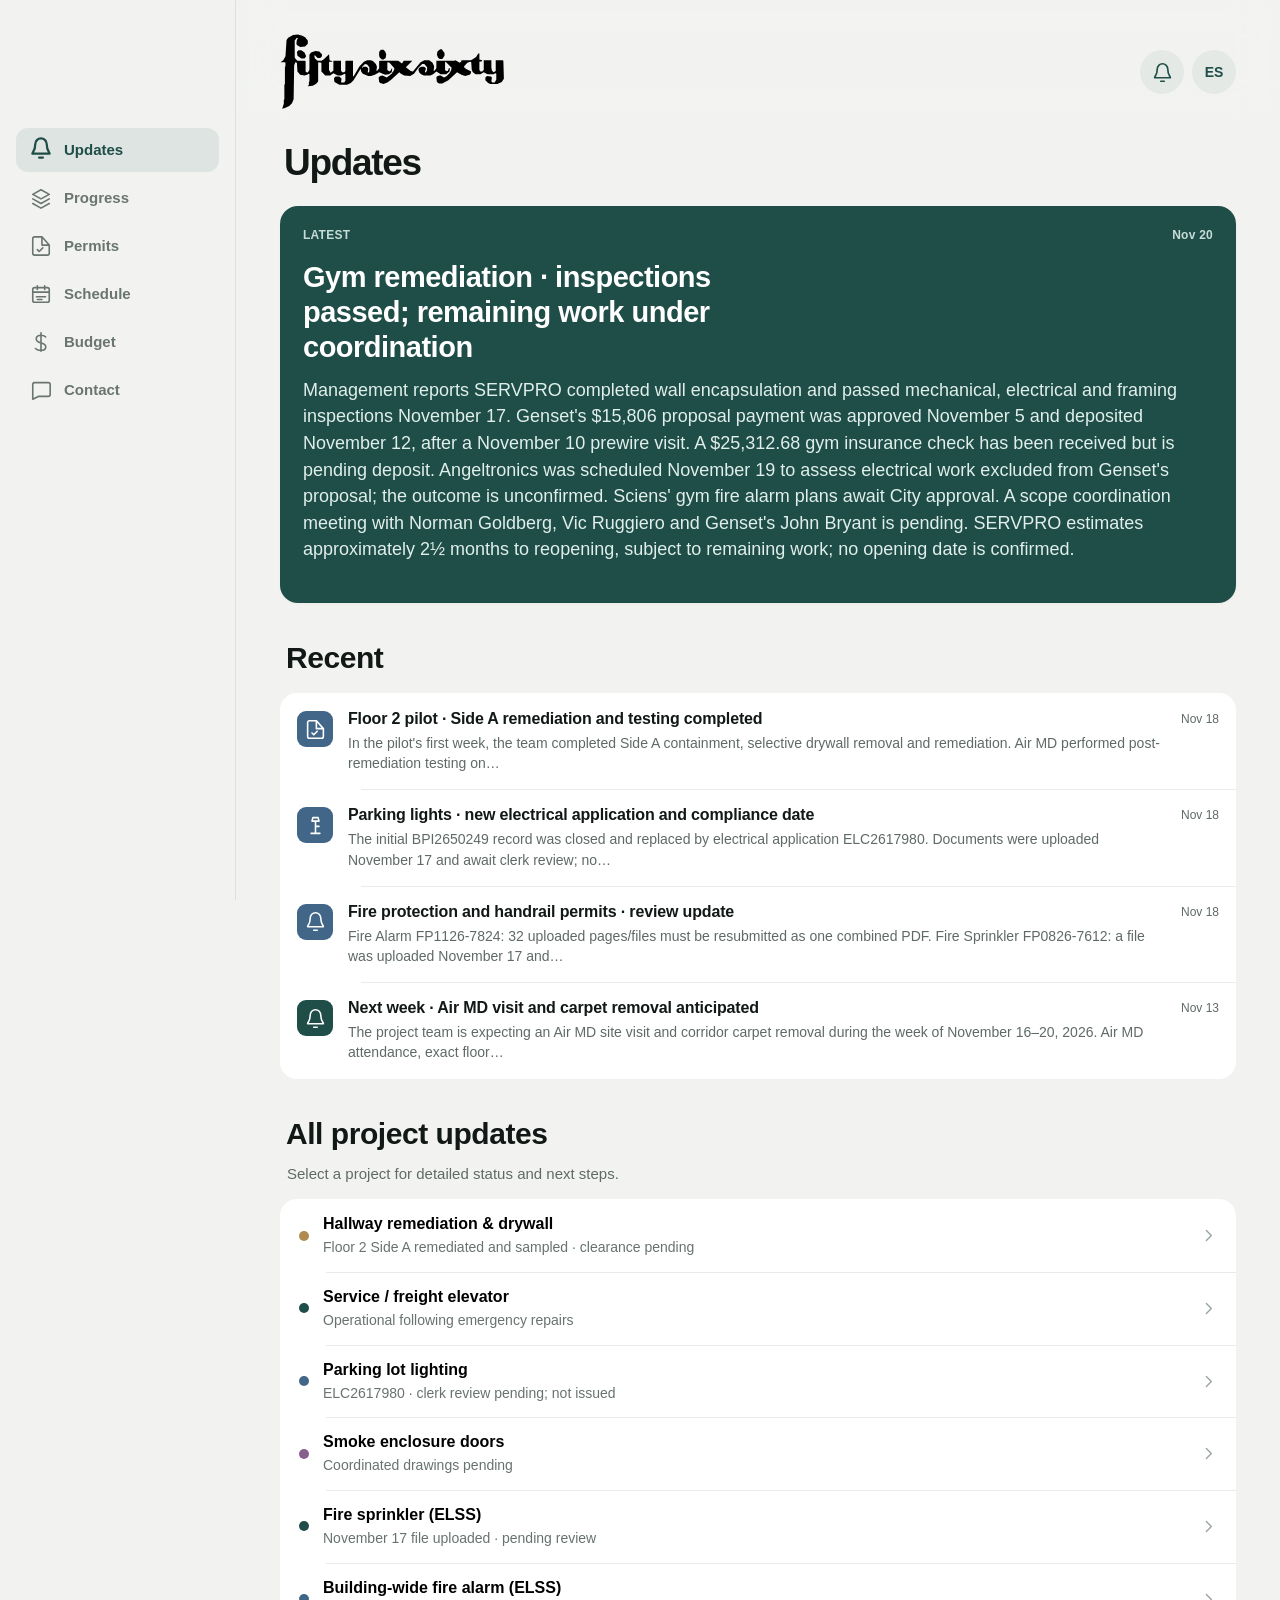
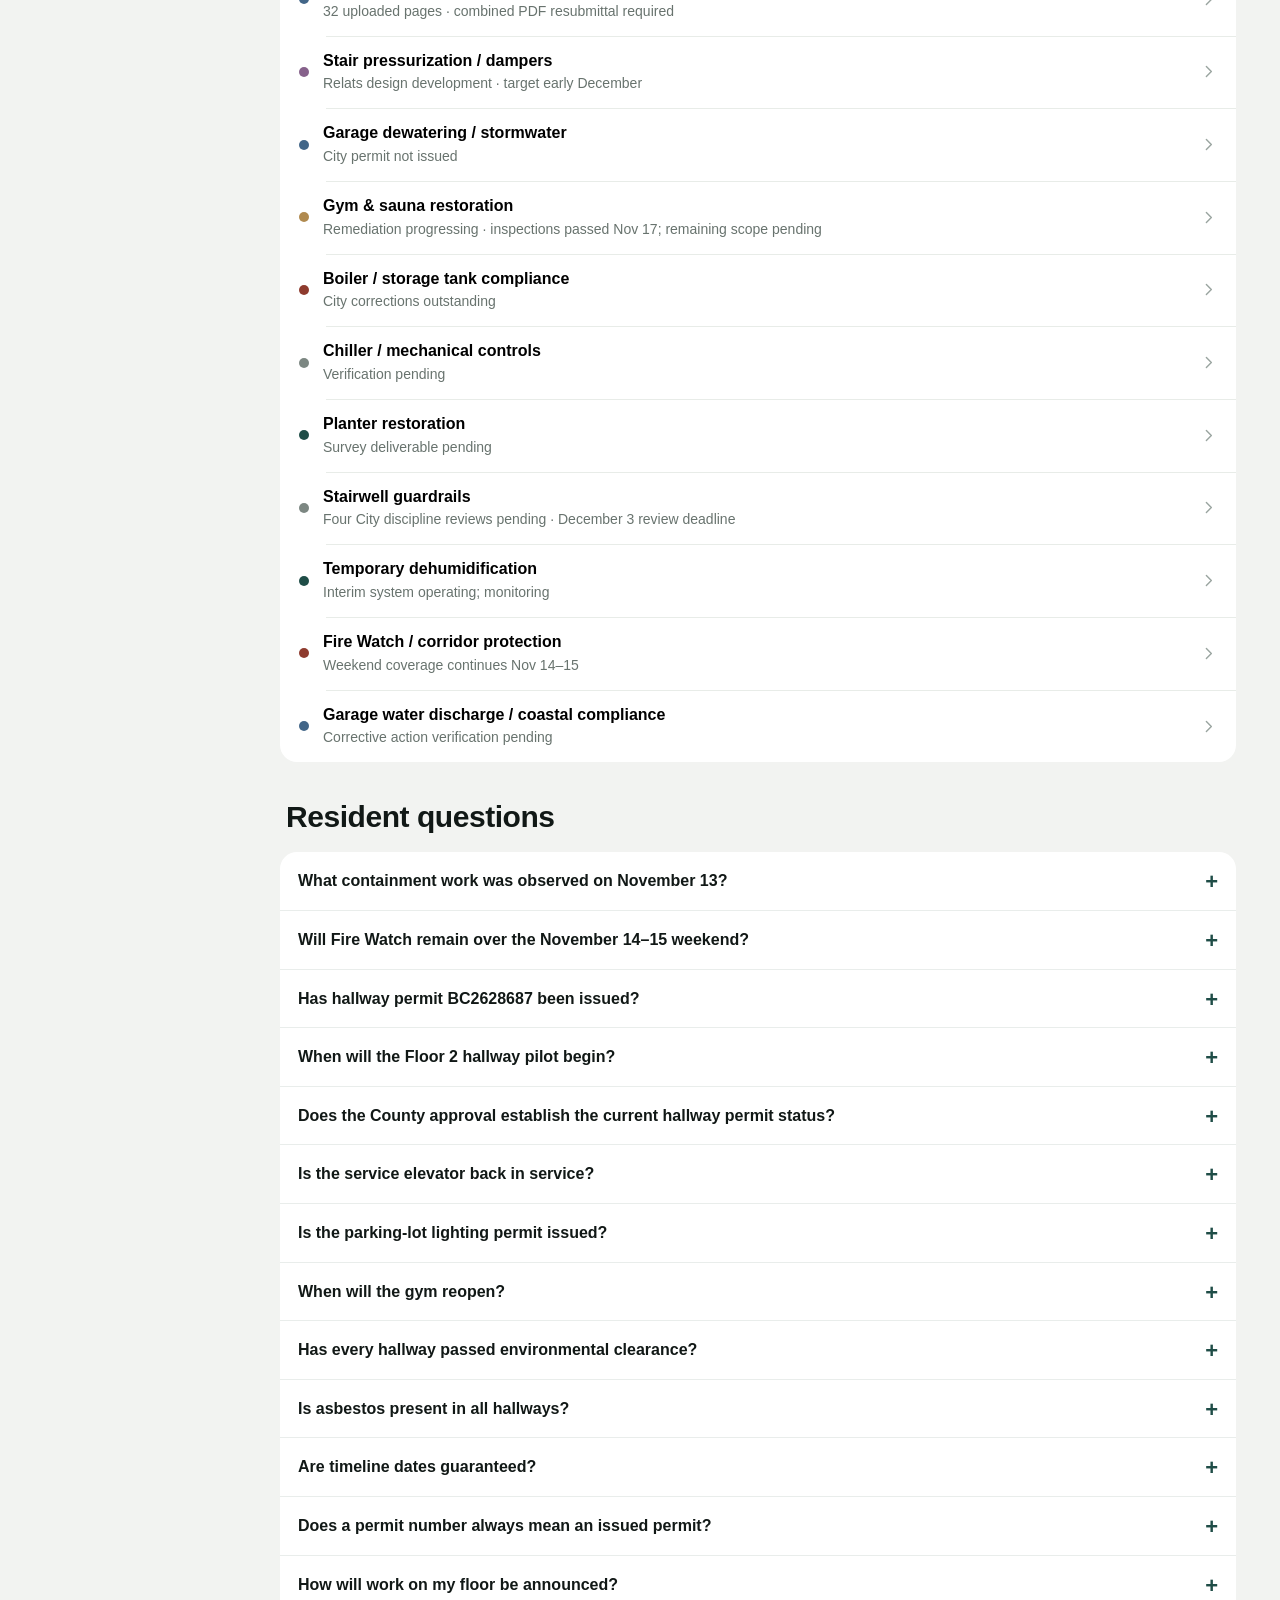
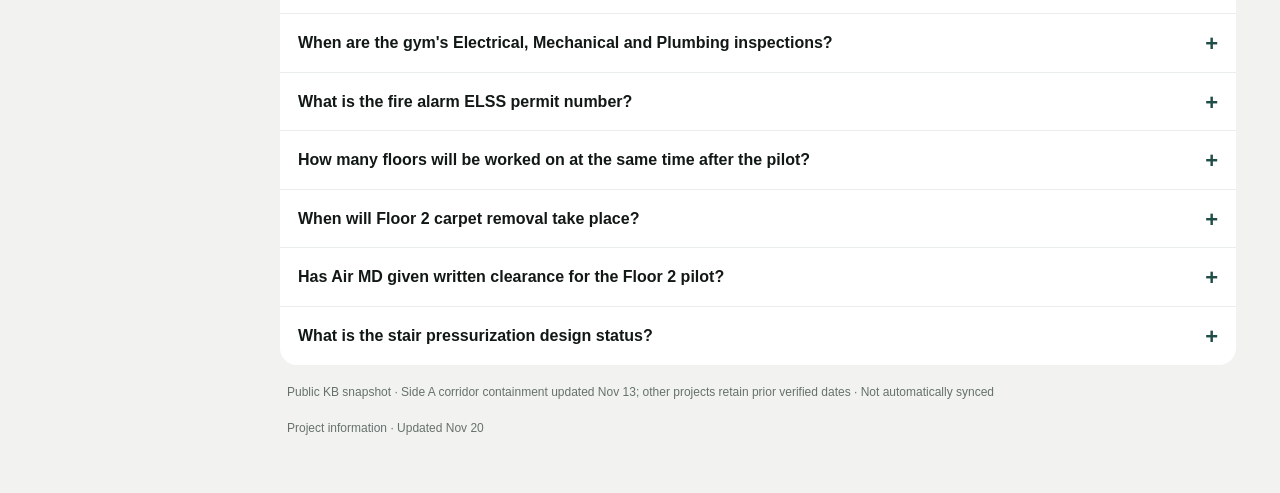
==== commit fc3d30c2: "Reconcile original assessment budget for Evelyn review" ====
--- a/index.html
+++ b/index.html
@@ -183,7 +183,7 @@
 <button class="nav-item" data-go="progress" type="button"><svg><use href="#ic-layers"/></svg><span data-t="progress">Progress</span></button>
 <button class="nav-item" data-go="permits" type="button"><svg><use href="#ic-permits"/></svg><span data-t="permits">Permits</span></button>
 <button class="nav-item" data-go="schedule" type="button"><svg><use href="#ic-cal"/></svg><span data-t="schedule">Schedule</span></button>
-<a class="nav-item" href="./assessment.html?v=chart-geometry-v4" aria-label="Budget financial dashboard" style="text-decoration:none"><svg viewBox="0 0 24 24" fill="none" stroke="currentColor" stroke-width="1.8" stroke-linecap="round" stroke-linejoin="round" aria-hidden="true"><path d="M12 2v20M17 6.5c-1.3-1.2-3-1.8-5-1.8-3.1 0-5.2 1.5-5.2 4.1 0 5.9 10.4 2.7 10.4 8.3 0 2.6-2.3 4.2-5.5 4.2-2.3 0-4.2-.7-5.8-2.2"/></svg><span>Budget</span></a> <button class="nav-item" data-go="contact" type="button"><svg><use href="#ic-chat"/></svg><span data-t="contact">Contact</span></button>
+<a class="nav-item" href="./assessment.html?v=assessment-baseline-20261123-v1" aria-label="Budget financial dashboard" style="text-decoration:none"><svg viewBox="0 0 24 24" fill="none" stroke="currentColor" stroke-width="1.8" stroke-linecap="round" stroke-linejoin="round" aria-hidden="true"><path d="M12 2v20M17 6.5c-1.3-1.2-3-1.8-5-1.8-3.1 0-5.2 1.5-5.2 4.1 0 5.9 10.4 2.7 10.4 8.3 0 2.6-2.3 4.2-5.5 4.2-2.3 0-4.2-.7-5.8-2.2"/></svg><span>Budget</span></a> <button class="nav-item" data-go="contact" type="button"><svg><use href="#ic-chat"/></svg><span data-t="contact">Contact</span></button>
 </nav>
 </div>
 <div class="sheet-backdrop" id="detailBackdrop" hidden></div>
--- a/assets/premium-motion.css
+++ b/assets/premium-motion.css
@@ -317,6 +317,75 @@
 .hoa-funded-section > .p-group {margin-bottom:0}
 .hoa-operational-note {font-size:13px; color:#62776a; line-height:1.55}
 
+/* Original assessment baseline: kept separate from the MTD scope tracker. */
+.hoa-original-budget {margin:0 0 16px;padding:20px;border:1px solid #d8e5dd;border-radius:20px;background:#fff;color:#1f3540;box-shadow:0 8px 30px rgba(31,66,57,.035)}
+.hoa-original-head {display:flex;justify-content:space-between;align-items:start;gap:15px}
+.hoa-original-kicker {font-size:10px;font-weight:800;letter-spacing:.1em;text-transform:uppercase;color:#517d6b}
+.hoa-original-head h2 {font-size:clamp(21px,4vw,28px);line-height:1.2;letter-spacing:-.035em;color:#1c3d3a;margin:6px 0 8px}
+.hoa-original-head p,.hoa-original-review p {max-width:610px;color:#667d82;font-size:12px;line-height:1.6;margin:0}
+.hoa-original-status {white-space:nowrap;border-radius:999px;background:#e9f2eb;color:#437257;font-size:10px;font-weight:750;padding:7px 10px}
+.hoa-original-metrics {display:grid;grid-template-columns:repeat(2,minmax(0,1fr));gap:10px;margin:19px 0 13px}
+.hoa-original-metrics>div {background:#f5f8f7;border:1px solid #e3ebe6;border-radius:14px;padding:15px;min-width:0}
+.hoa-original-metrics>.hoa-original-primary {grid-column:1/-1;background:linear-gradient(120deg,#1d5147,#326d62);color:#fff;border-color:transparent;padding:17px 18px}
+.hoa-original-metrics small,.hoa-original-periods small {display:block;font-size:11px;line-height:1.4;color:#6f8286;margin-bottom:6px}
+.hoa-original-metrics strong {font-size:clamp(17px,3.1vw,22px);letter-spacing:-.035em;font-variant-numeric:tabular-nums;overflow-wrap:anywhere}
+.hoa-original-metrics .hoa-original-primary strong {font-size:clamp(29px,6vw,38px)}
+.hoa-original-metrics .hoa-original-primary small {color:#d6e8df}
+.hoa-original-periods {display:grid;grid-template-columns:repeat(3,minmax(0,1fr));gap:9px;margin-bottom:19px}
+.hoa-original-periods>div {padding:11px 12px;border:1px solid #e0e9eb;background:#fbfcfc;border-radius:12px;min-width:0}
+.hoa-original-periods strong {font-size:14px;font-weight:780;font-variant-numeric:tabular-nums;letter-spacing:-.025em;overflow-wrap:anywhere}
+.hoa-original-reserve {border:1px solid #e6e9df;border-radius:16px;background:#fffdf7;padding:16px;margin:10px 0 13px}
+.hoa-original-section-head {display:flex;align-items:baseline;justify-content:space-between;gap:10px;margin-bottom:12px}
+.hoa-original-section-head h3 {font-size:17px;letter-spacing:-.025em;color:#2b4d43;margin:0}
+.hoa-original-section-head>span {font-size:10px;font-weight:700;color:#8c7751;text-align:right}
+.hoa-original-reserve-row,.hoa-original-reserve-balance {display:flex;justify-content:space-between;align-items:baseline;gap:12px;padding:9px 0;font-size:12px;border-bottom:1px solid #ebece3}
+.hoa-original-reserve-row strong,.hoa-original-reserve-balance strong {font-variant-numeric:tabular-nums;white-space:nowrap}
+.hoa-original-reserve-balance {font-weight:770;color:#376c56;border-bottom:0;font-size:14px}
+.hoa-original-progress {height:8px;border-radius:999px;background:#e4ede8;overflow:hidden;margin:9px 0 10px}
+.hoa-original-progress span {display:block;height:100%;background:#cf9857;border-radius:999px}
+.hoa-original-disclosure {font-size:11px;line-height:1.6;color:#697974;margin:4px 0 0}
+.hoa-original-review {border:1px solid #e4eaf0;background:#f8fbfd;border-radius:16px;padding:16px;margin:13px 0}
+.hoa-original-review .hoa-original-section-head>span {color:#577e96}
+.hoa-original-review p {margin-bottom:7px}
+.hoa-original-line {display:flex;justify-content:space-between;gap:14px;align-items:baseline;padding:9px 0;border-bottom:1px solid #e5ecee;font-size:12px;line-height:1.45}
+.hoa-original-line:last-child {border-bottom:0}
+.hoa-original-line>span {min-width:0}
+.hoa-original-line strong {flex:none;font-variant-numeric:tabular-nums;font-weight:750;white-space:nowrap}
+.hoa-original-line.total {font-weight:800;color:#275d4e;border-top:1px solid #dbe4df;border-bottom:0;margin-top:5px}
+.hoa-original-details {border:1px solid #dfe8e4;border-radius:14px;margin:12px 0;overflow:hidden}
+.hoa-original-details>summary {cursor:pointer;padding:13px 16px;font-size:12px;font-weight:750;color:#2f6654;list-style:none;display:flex;justify-content:space-between}
+.hoa-original-details>summary::-webkit-details-marker {display:none}
+.hoa-original-details[open]>summary span {transform:rotate(180deg)}
+.hoa-original-year {padding:10px 16px 15px;border-top:1px solid #e3ebe7}
+.hoa-original-year h4 {font-size:12px;color:#5d7a70;margin:7px 0}
+.hoa-original-source {font-size:10px;line-height:1.6;color:#70838a;margin:10px 0 0}
+.hoa-budget-variance-note {font-size:11px;line-height:1.6;color:#536974;background:#f5f9fb;border:1px solid #e2ebf0;border-radius:11px;padding:11px;margin:0 0 13px}
+.p-group > .p-bars[hidden] {display:none!important}
+
+@media(max-width:620px){
+  .hoa-original-budget {padding:15px;border-radius:17px}
+  .hoa-original-head {display:block}
+  .hoa-original-status {display:inline-block;margin-top:10px}
+  .hoa-original-periods {grid-template-columns:1fr}
+  .hoa-original-periods>div {display:flex;justify-content:space-between;gap:15px;align-items:baseline}
+  .hoa-original-periods small {margin:0}
+  .hoa-original-section-head {align-items:start}
+  .hoa-original-section-head>span {max-width:44%}
+  .hoa-original-line {font-size:11.5px}
+  .hoa-original-line strong {font-size:11px}
+}
+@media(prefers-color-scheme:dark){
+  .hoa-original-budget {background:#202b29;border-color:#3d5149;color:#e5eee9}
+  .hoa-original-head h2,.hoa-original-section-head h3 {color:#d6e9df}
+  .hoa-original-head p,.hoa-original-review p,.hoa-original-source,.hoa-original-disclosure {color:#acbfb6}
+  .hoa-original-metrics>div,.hoa-original-periods>div,.hoa-original-review,.hoa-original-details,.hoa-original-year {background:#273631;border-color:#41564d}
+  .hoa-original-status {background:#2d493c;color:#b3debd}
+  .hoa-original-reserve {background:#302e26;border-color:#544c38}
+  .hoa-original-reserve-row,.hoa-original-line {border-color:#40524a}
+  .hoa-original-reserve-balance,.hoa-original-details>summary,.hoa-original-line.total {color:#b5ddbf}
+  .hoa-budget-variance-note {background:#293a41;color:#b9d2dd;border-color:#46616a}
+}
+
 @media(max-width:620px){
   .collins-premium .ac-chart-heading { display:block; }
   .collins-premium .ac-chart-heading h2 { white-space:normal; }
